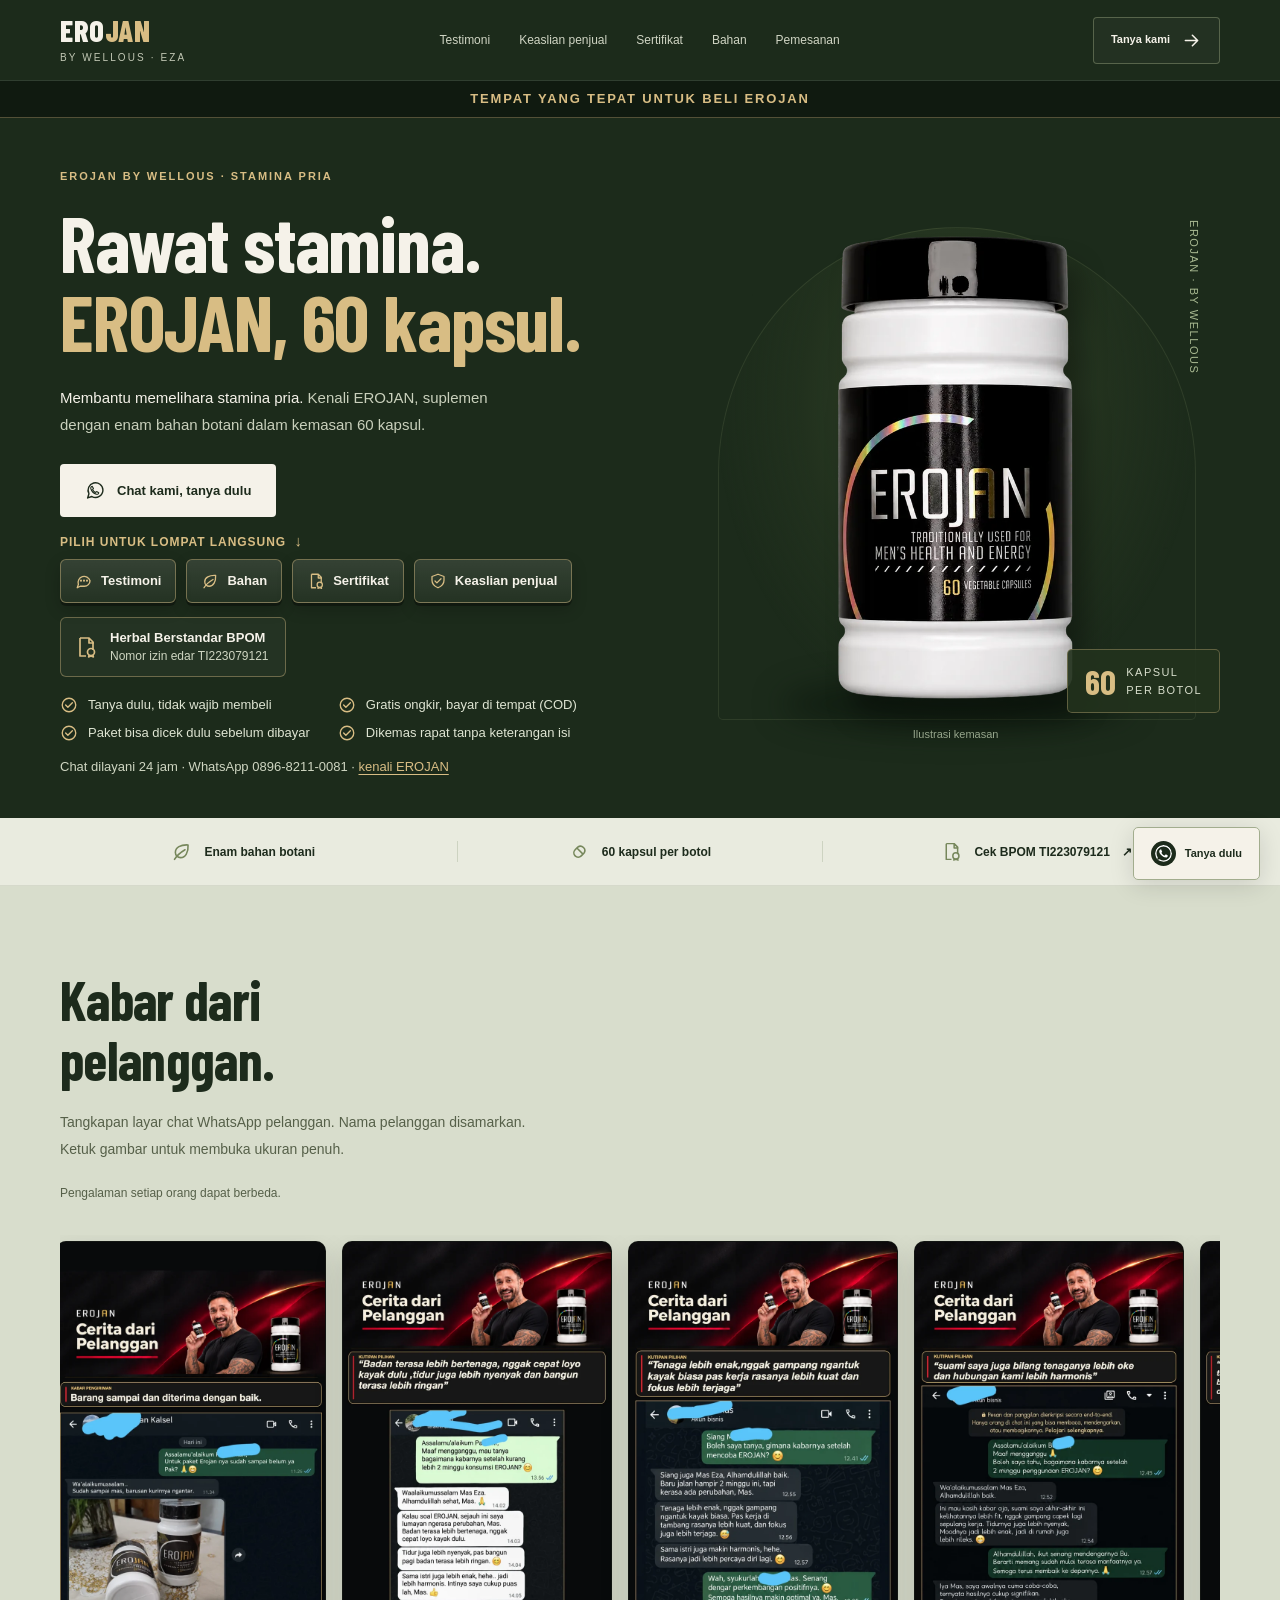
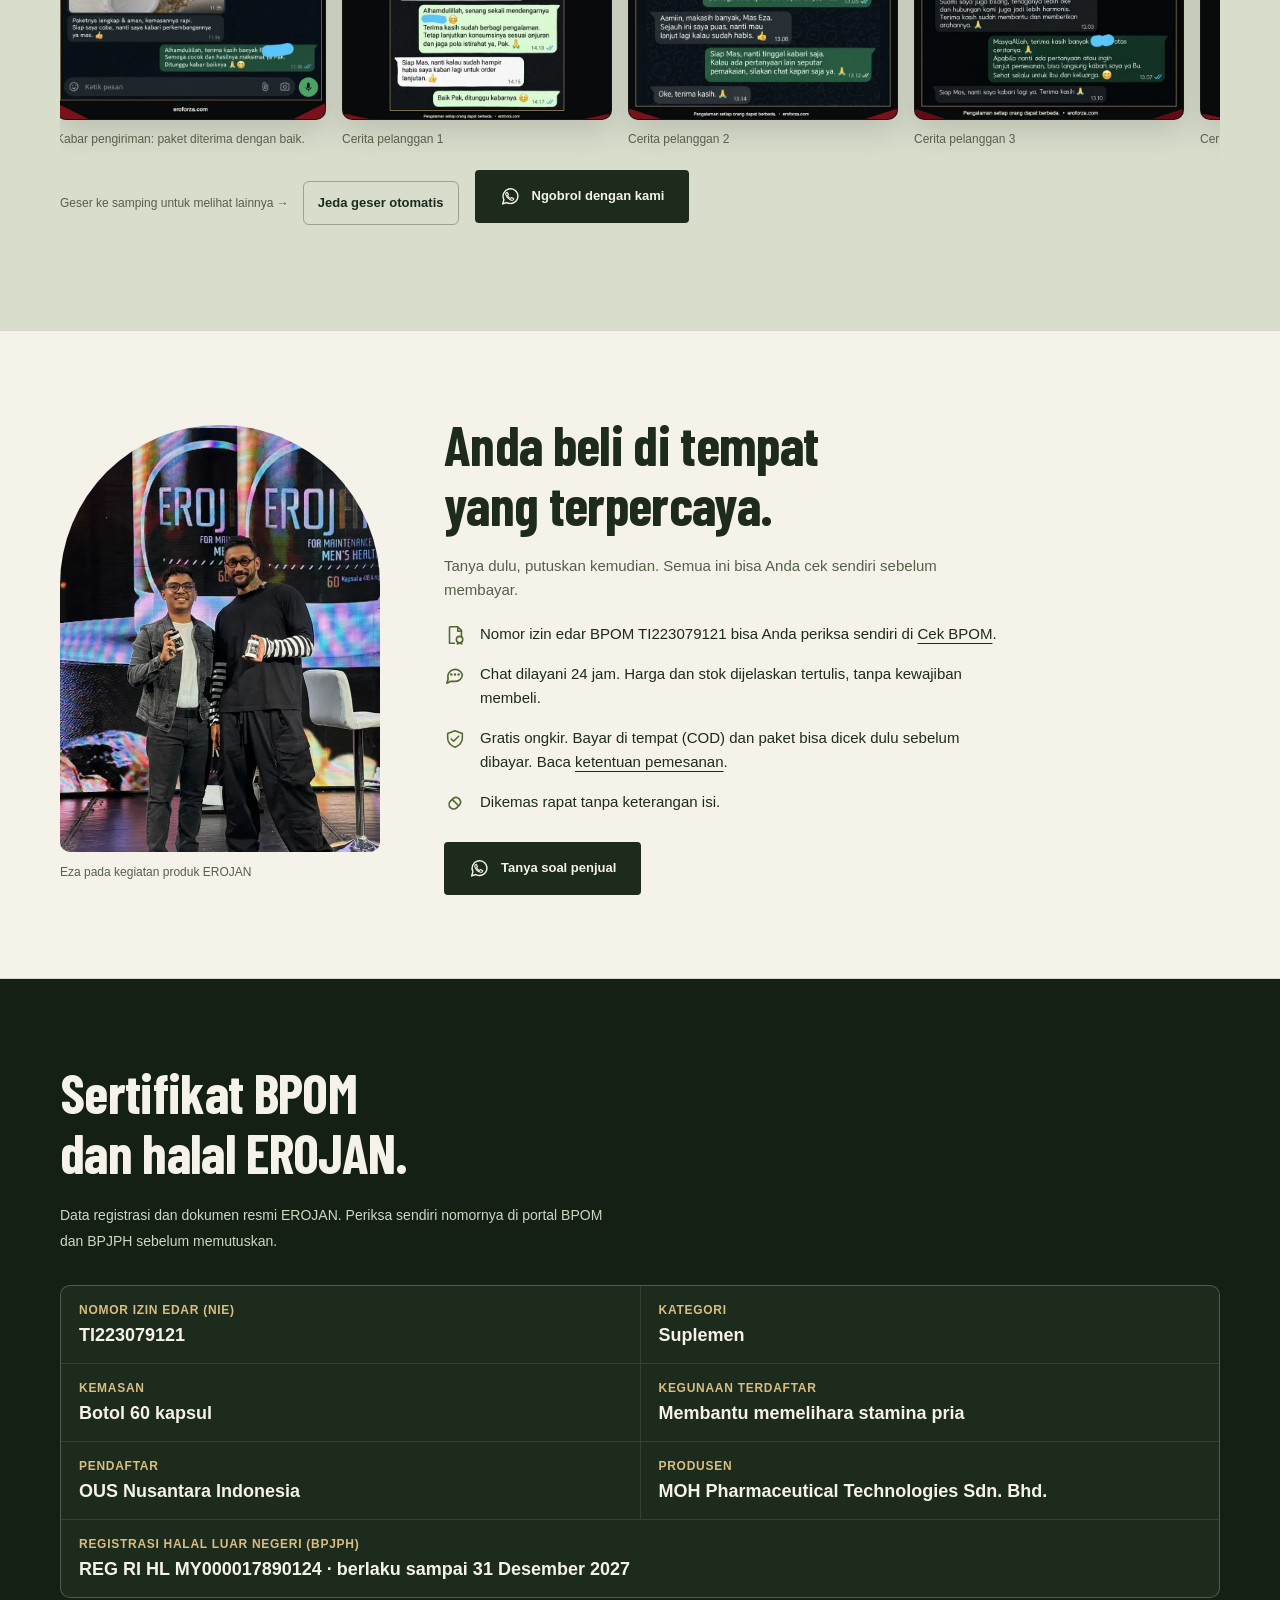
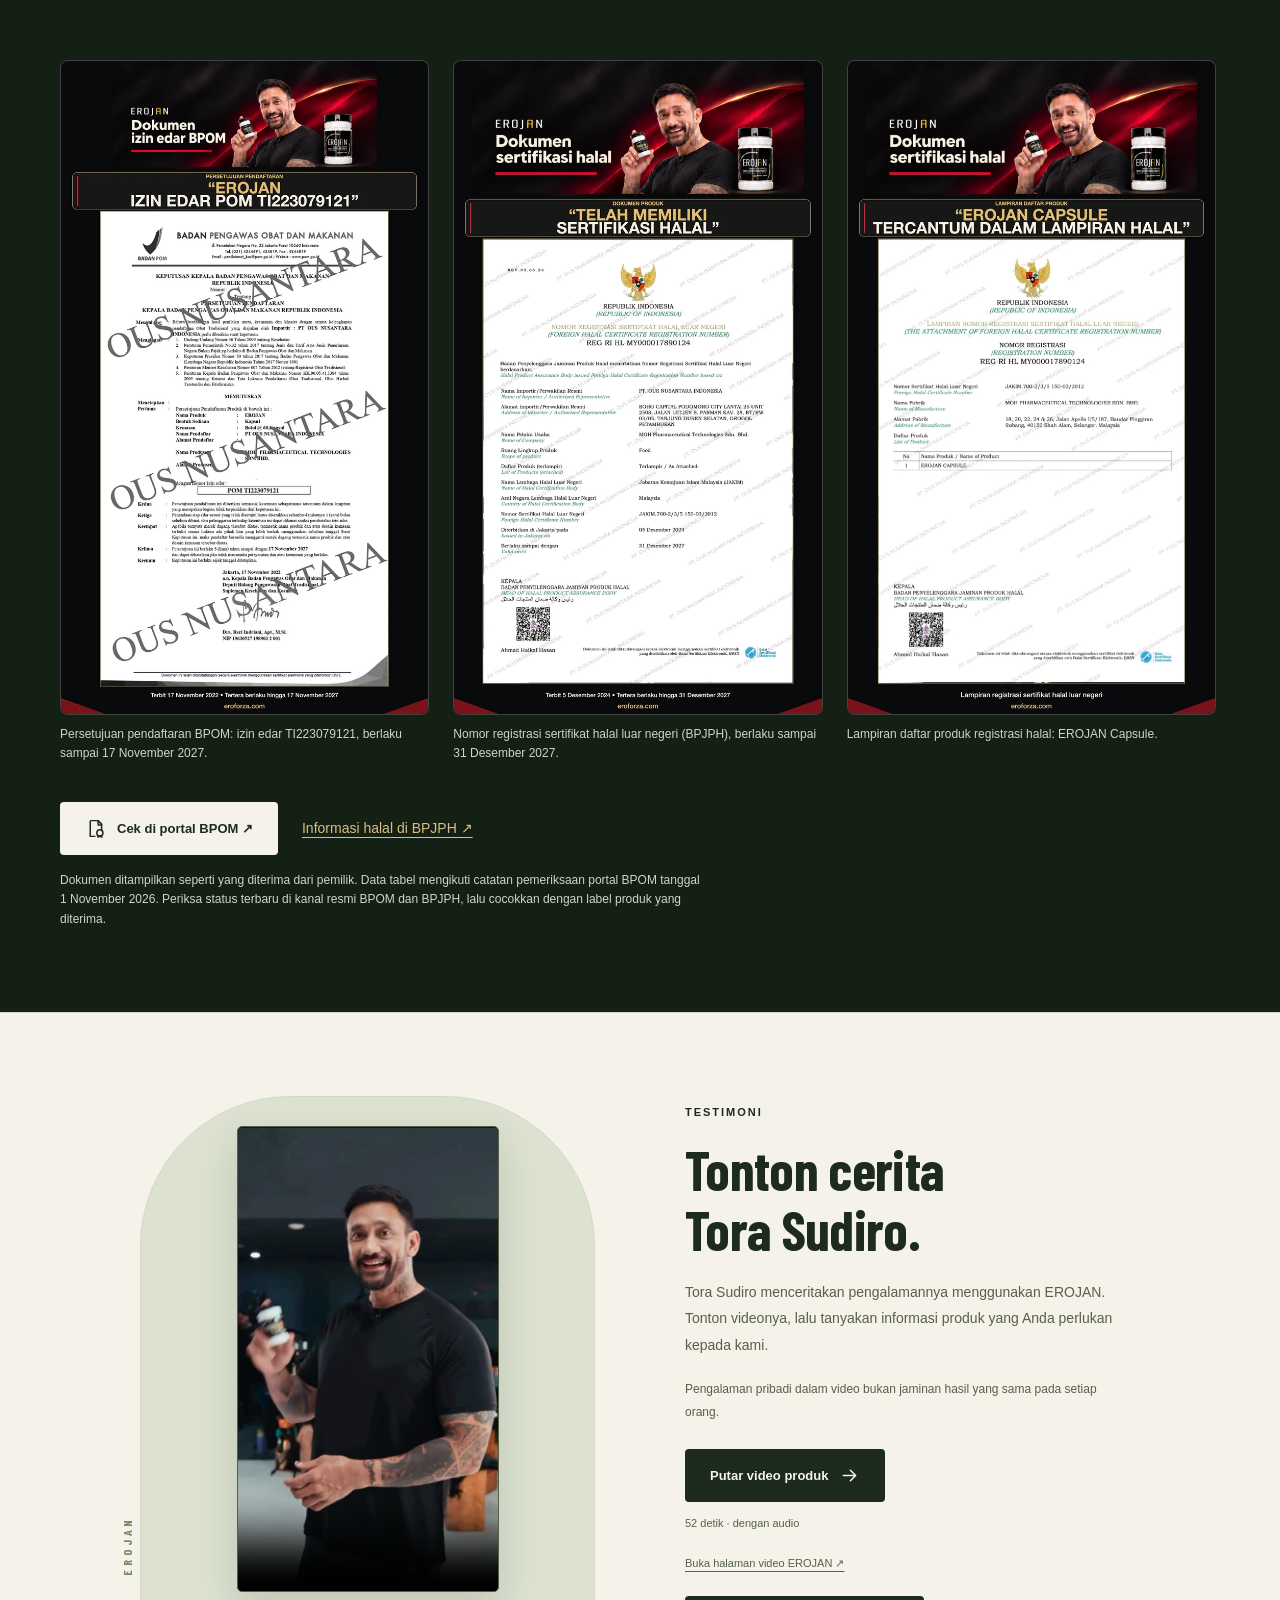
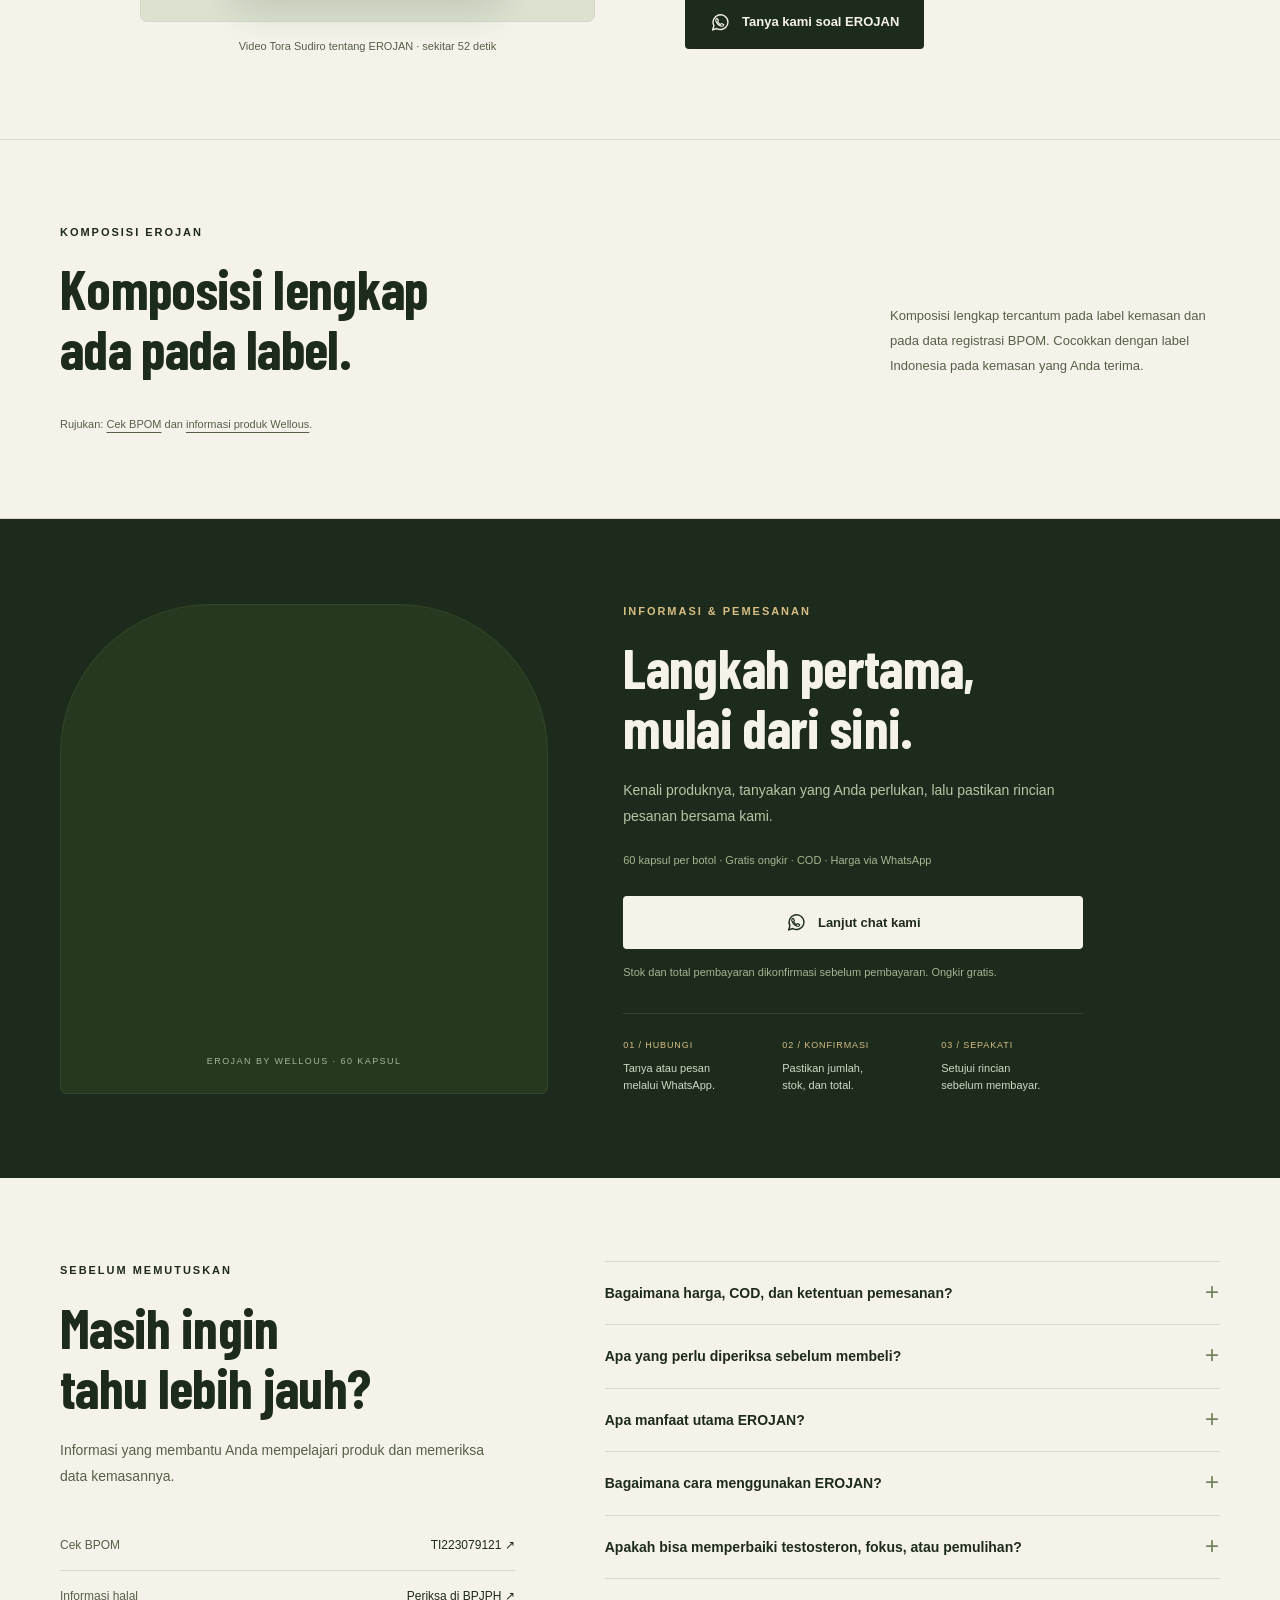
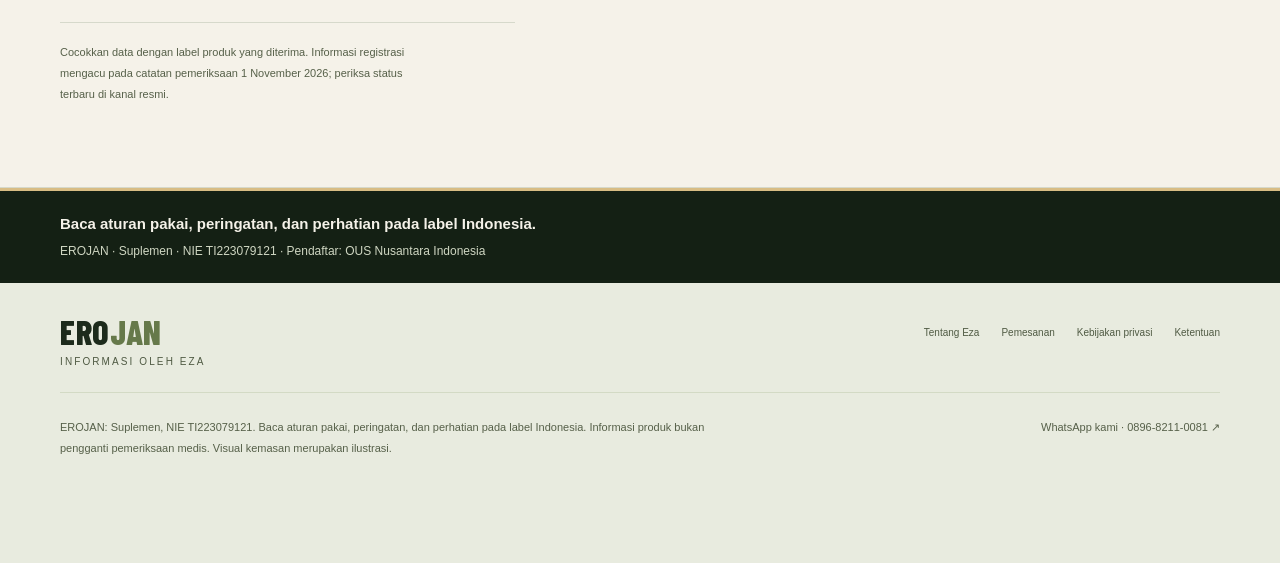
==== erojan/1/index.html @ 01852066 "Pelacakan klik mengenali tautan api.whatsapp.com buatan AdCuan+; pemuat AdCuan disederhanakan Co-Aut" ====
<!doctype html>
<html lang="id">
<head>
  <meta charset="utf-8">
  <meta name="viewport" content="width=device-width, initial-scale=1, viewport-fit=cover">
  <meta name="theme-color" content="#111410">
  <meta name="robots" content="noindex,nofollow">
  <title>EROJAN by Wellous | Informasi Produk &amp; Pemesanan</title>
  <meta name="description" content="EROJAN by Wellous untuk membantu memelihara stamina pria. Kenali komposisi, tonton video Tora Sudiro, dan tanyakan informasi melalui WhatsApp kami.">
  <link rel="canonical" href="https://eroforza.com/erojan/1/">
  <link rel="icon" type="image/svg+xml" href="/favicon.svg">
  <meta property="og:type" content="product">
  <meta property="og:locale" content="id_ID">
  <meta property="og:site_name" content="EROJAN by Eza">
  <meta property="og:title" content="EROJAN by Wellous | Informasi Produk &amp; Pemesanan">
  <meta property="og:description" content="EROJAN by Wellous untuk membantu memelihara stamina pria. Kenali komposisi, tonton video Tora Sudiro, dan tanyakan informasi melalui WhatsApp kami.">
  <meta property="og:url" content="https://eroforza.com/erojan/1/">
  <meta property="og:image" content="https://eroforza.com/assets/erojan-bottle.webp">
  <meta property="og:image:type" content="image/webp">
  <meta property="og:image:alt" content="Botol EROJAN by Wellous, 60 kapsul">
  <meta name="twitter:card" content="summary_large_image">
  <meta name="twitter:title" content="EROJAN by Wellous | Informasi Produk &amp; Pemesanan">
  <meta name="twitter:description" content="EROJAN by Wellous untuk membantu memelihara stamina pria. Kenali komposisi, tonton video Tora Sudiro, dan tanyakan informasi melalui WhatsApp kami.">
  <meta name="twitter:image" content="https://eroforza.com/assets/erojan-bottle.webp">
  <script type="application/ld+json">{"@context":"https://schema.org","@graph":[{"@type":"WebSite","@id":"https://eroforza.com/#website","url":"https://eroforza.com/","name":"Eroforza — Informasi EROJAN oleh Eza","inLanguage":"id-ID","publisher":{"@id":"https://eroforza.com/tentang.html#eza"}},{"@type":"WebPage","@id":"https://eroforza.com/#webpage","url":"https://eroforza.com/","name":"EROJAN by Wellous | Informasi Produk & Pemesanan","isPartOf":{"@id":"https://eroforza.com/#website"},"about":{"@type":"Thing","name":"EROJAN by Wellous"},"inLanguage":"id-ID","video":{"@id":"https://eroforza.com/video.html#video"}},{"@type":"Person","@id":"https://eroforza.com/tentang.html#eza","name":"Eza","url":"https://eroforza.com/tentang.html","contactPoint":{"@type":"ContactPoint","telephone":"+62-896-8211-0081","contactType":"Informasi produk dan pemesanan","availableLanguage":"Indonesian"}},{"@type":"VideoObject","@id":"https://eroforza.com/video.html#video","name":"Video Tora Sudiro tentang EROJAN","description":"Video pengalaman pribadi Tora Sudiro mengenai EROJAN. Pengalaman dalam video bukan jaminan hasil yang sama.","thumbnailUrl":["https://eroforza.com/assets/video/erojan-tora-sudiro.jpg"],"uploadDate":"2026-10-27","duration":"PT52.034S","contentUrl":"https://eroforza.com/assets/video/erojan-tora-sudiro.mp4","inLanguage":"id-ID"},{"@type":"FAQPage","@id":"https://eroforza.com/#faq","inLanguage":"id-ID","isPartOf":{"@id":"https://eroforza.com/#webpage"},"mainEntity":[{"@type":"Question","name":"Bagaimana harga, COD, dan ketentuan pemesanan?","acceptedAnswer":{"@type":"Answer","text":"Hubungi kami melalui WhatsApp untuk informasi harga dan stok. Ongkir gratis, pembayaran bisa di tempat (COD), dan paket bisa dicek dulu sebelum dibayar. Pastikan rincian dan total pembayaran disepakati secara tertulis sebelum membayar. Baca panduan pemesanan dan ketentuan lengkap."}},{"@type":"Question","name":"Apa yang perlu diperiksa sebelum membeli?","acceptedAnswer":{"@type":"Answer","text":"Periksa kemasan, segel, label, nomor izin edar, komposisi, kode produksi, serta kedaluwarsa. Cocokkan identitas produk dengan kanal resmi dan minta rincian pesanan tertulis dari kami."}},{"@type":"Question","name":"Apa manfaat utama EROJAN?","acceptedAnswer":{"@type":"Answer","text":"EROJAN merupakan suplemen dengan kegunaan membantu memelihara stamina pria. Ikuti aturan pakai, peringatan, dan perhatian pada label Indonesia."}},{"@type":"Question","name":"Bagaimana cara menggunakan EROJAN?","acceptedAnswer":{"@type":"Answer","text":"Ikuti aturan pakai pada label Indonesia. Jangan melebihi aturan pakai. Jika memiliki kondisi medis atau sedang menggunakan obat lain, tanyakan kepada dokter atau apoteker sebelum menggunakan produk."}},{"@type":"Question","name":"Apakah bisa memperbaiki testosteron, fokus, atau pemulihan?","acceptedAnswer":{"@type":"Answer","text":"Bukti spesifik produk dalam materi yang diperiksa belum cukup untuk menjanjikan perbaikan testosteron, peningkatan fokus, atau percepatan pemulihan tubuh. Keluhan yang menetap perlu dinilai oleh tenaga kesehatan."}}]},{"@type":"Product","@id":"https://eroforza.com/#product","name":"EROJAN by Wellous","url":"https://eroforza.com/","brand":{"@type":"Brand","name":"Wellous"},"category":"Suplemen","description":"EROJAN adalah suplemen dengan kegunaan membantu memelihara stamina pria, kemasan botol 60 kapsul. Ikuti aturan pakai, peringatan, dan perhatian pada label Indonesia.","image":["https://eroforza.com/assets/erojan-bottle.webp"],"inLanguage":"id-ID","additionalProperty":[{"@type":"PropertyValue","name":"Nomor izin edar BPOM","value":"TI223079121"},{"@type":"PropertyValue","name":"Kemasan","value":"Botol 60 kapsul"}],"subjectOf":{"@id":"https://eroforza.com/video.html#video"}}]}</script>
<meta name="google-site-verification" content="LZf1OjLO3q_eCAP7fV5XMHIH5XS_ttx4I5mtoyTkKA8" />
<link rel="stylesheet" href="/assets/redesign.css?v=20261110-conv14">
<script src="/assets/redesign.js?v=20261110-conv14" defer></script>
<link rel="preconnect" href="https://www.googletagmanager.com" crossorigin><link rel="preconnect" href="https://www.google-analytics.com" crossorigin>
  <link rel="preload" as="font" type="font/woff2" href="/assets/barlow-condensed-800-latin.woff2" crossorigin><link rel="preload" as="font" type="font/woff2" href="/assets/barlow-condensed-700-latin.woff2" crossorigin>
  <link rel="preload" as="image" href="/assets/erojan-cutout-800.webp" imagesrcset="/assets/erojan-cutout-480.webp 480w, /assets/erojan-cutout-800.webp 800w, /assets/erojan-cutout-1200.webp 1200w" imagesizes="(max-width:720px) 70vw, 520px">
<script src="/assets/site-config.js?v=20261110-conv14" defer></script>
<script src="/assets/measurement-consent.js?v=20261110-conv14" defer></script><script src="/assets/wa-ref.js?v=20261112-wa3" defer></script><script src="/assets/tracking.js?v=20261113-ac2" defer></script>
</head>
<body>
  <a class="skip-link" href="#konten">Lewati ke konten</a>
  <header class="site-header"><div class="wrap header-inner">
    <a class="brand" href="#atas" aria-label="EROJAN, kembali ke atas">ERO<span>JAN</span><small>BY WELLOUS · EZA</small></a>
    <nav class="main-nav" aria-label="Navigasi utama"><a href="#testimoni">Testimoni</a><a href="#kenapa-eza">Keaslian penjual</a><a href="#sertifikat">Sertifikat</a><a href="#komposisi">Bahan</a><a href="#pemesanan">Pemesanan</a></nav>
    <a class="button button-outline header-order" href="https://wa.me/6289682110081?text=Halo%2C%20saya%20mau%20tahu%20manfaat%20EROJAN%2060%20kapsul.%20Boleh%20sekalian%20info%20harga%20dan%20stoknya%3F%20Saya%20lihat%20dari%20website%20eroforza.com.%0A%0AAlamat%20pengiriman%20saya%3A%20" target="_blank" rel="noopener noreferrer">Tanya kami <svg class="icon" aria-hidden="true"><use href="/assets/erojan-icons.svg#arrow"></use></svg></a>
  </div></header>
  <p class="top-notice">Tempat yang tepat untuk beli EROJAN</p>
  <main id="konten">
    <section class="hero" id="atas" aria-labelledby="hero-heading"><div class="wrap hero-grid">
      <div class="hero-copy">
        <p class="kicker gold">EROJAN BY WELLOUS · STAMINA PRIA</p>
        <h1 id="hero-heading">Rawat stamina.<br><em>EROJAN, 60 kapsul.</em></h1>
        <p class="hero-intro"><strong>Membantu memelihara stamina pria.</strong> Kenali EROJAN, suplemen dengan enam bahan botani dalam kemasan 60 kapsul.</p>


        <div class="hero-actions"><a class="button button-light" href="https://wa.me/6289682110081?text=Halo%2C%20saya%20mau%20tahu%20manfaat%20EROJAN%2060%20kapsul.%20Boleh%20sekalian%20info%20harga%20dan%20stoknya%3F%20Saya%20lihat%20dari%20website%20eroforza.com.%0A%0AAlamat%20pengiriman%20saya%3A%20" target="_blank" rel="noopener noreferrer"><svg class="icon" aria-hidden="true"><use href="/assets/erojan-icons.svg#chat-phone"></use></svg>Chat kami, tanya dulu</a></div>
        <p class="hero-jump-label" id="hero-jump-label">Pilih untuk lompat langsung <span class="hero-jump-arrow" aria-hidden="true">↓</span></p>
        <nav class="hero-jump" aria-labelledby="hero-jump-label"><a href="#testimoni"><svg class="icon" aria-hidden="true"><use href="/assets/erojan-icons.svg#chat"></use></svg><span>Testimoni</span></a><a href="#komposisi"><svg class="icon" aria-hidden="true"><use href="/assets/erojan-icons.svg#leaf"></use></svg><span>Bahan</span></a><a href="#sertifikat"><svg class="icon" aria-hidden="true"><use href="/assets/erojan-icons.svg#certificate"></use></svg><span>Sertifikat</span></a><a href="#kenapa-eza"><svg class="icon" aria-hidden="true"><use href="/assets/erojan-icons.svg#shield"></use></svg><span>Keaslian penjual</span></a></nav>
        <div class="hero-proof"><svg class="icon" aria-hidden="true"><use href="/assets/erojan-icons.svg#certificate"></use></svg><span>Herbal Berstandar BPOM<small>Nomor izin edar TI223079121</small></span></div>
        <ul class="hero-assure" aria-label="Yang perlu Anda ketahui sebelum menghubungi"><li><svg class="icon" aria-hidden="true"><use href="/assets/erojan-icons.svg#check"></use></svg>Tanya dulu, tidak wajib membeli</li><li><svg class="icon" aria-hidden="true"><use href="/assets/erojan-icons.svg#check"></use></svg>Gratis ongkir, bayar di tempat (COD)</li><li><svg class="icon" aria-hidden="true"><use href="/assets/erojan-icons.svg#check"></use></svg>Paket bisa dicek dulu sebelum dibayar</li><li><svg class="icon" aria-hidden="true"><use href="/assets/erojan-icons.svg#check"></use></svg>Dikemas rapat tanpa keterangan isi</li></ul>
        <p class="hero-seller">Chat dilayani 24 jam · WhatsApp 0896-8211-0081 · <a href="/tentang.html">kenali EROJAN</a></p>
      </div>
      <figure class="hero-art"><span class="art-topline" aria-hidden="true">EROJAN · BY WELLOUS</span><img class="hero-bottle" src="/assets/erojan-cutout-800.webp" srcset="/assets/erojan-cutout-480.webp 480w, /assets/erojan-cutout-800.webp 800w, /assets/erojan-cutout-1200.webp 1200w" sizes="(max-width:720px) 70vw, 520px" width="1200" height="1310" alt="Ilustrasi kemasan botol EROJAN by Wellous" fetchpriority="high" decoding="async"><div class="art-seal"><strong>60</strong><span>KAPSUL<br>PER BOTOL</span></div><figcaption>Ilustrasi kemasan</figcaption></figure>
    </div></section>
    <section class="fact-bar" aria-label="Fakta singkat produk"><div class="wrap fact-grid"><div><svg class="icon" aria-hidden="true"><use href="/assets/erojan-icons.svg#leaf"></use></svg>Enam bahan botani</div><div class="fact-middle"><svg class="icon" aria-hidden="true"><use href="/assets/erojan-icons.svg#capsule"></use></svg>60 kapsul per botol</div><a href="#legalitas"><svg class="icon" aria-hidden="true"><use href="/assets/erojan-icons.svg#certificate"></use></svg>Cek BPOM TI223079121 <span aria-hidden="true">↗</span></a></div></section>
    <section class="section kabar" id="kabar" aria-labelledby="kabar-heading"><span id="testimoni"></span><div class="wrap"><div class="kabar-head"><h2 class="section-title" id="kabar-heading">Kabar dari<br>pelanggan.</h2><p class="section-intro">Tangkapan layar chat WhatsApp pelanggan. Nama pelanggan disamarkan. Ketuk gambar untuk membuka ukuran penuh.</p><p class="video-personal-note">Pengalaman setiap orang dapat berbeda.</p></div><ul class="kabar-track" tabindex="0" aria-label="Tangkapan layar chat pelanggan, geser ke samping"><li><figure><a href="/assets/testimoni/pengiriman-03-1080.webp" target="_blank" rel="noopener noreferrer" aria-label="Buka tangkapan layar ukuran penuh"><img src="/assets/testimoni/pengiriman-03-720.webp" width="720" height="1280" alt="Tangkapan layar chat WhatsApp pelanggan: kabar paket EROJAN sudah sampai" loading="lazy" decoding="async"></a><figcaption>Kabar pengiriman: paket diterima dengan baik.</figcaption></figure></li><li><figure><a href="/assets/testimoni/testimoni-06-1080.webp" target="_blank" rel="noopener noreferrer" aria-label="Buka tangkapan layar ukuran penuh"><img src="/assets/testimoni/testimoni-06-720.webp" width="720" height="1280" alt="Tangkapan layar chat WhatsApp pelanggan EROJAN, cerita pelanggan 1" loading="lazy" decoding="async"></a><figcaption>Cerita pelanggan 1</figcaption></figure></li><li><figure><a href="/assets/testimoni/testimoni-07-1080.webp" target="_blank" rel="noopener noreferrer" aria-label="Buka tangkapan layar ukuran penuh"><img src="/assets/testimoni/testimoni-07-720.webp" width="720" height="1280" alt="Tangkapan layar chat WhatsApp pelanggan EROJAN, cerita pelanggan 2" loading="lazy" decoding="async"></a><figcaption>Cerita pelanggan 2</figcaption></figure></li><li><figure><a href="/assets/testimoni/testimoni-01-1080.webp" target="_blank" rel="noopener noreferrer" aria-label="Buka tangkapan layar ukuran penuh"><img src="/assets/testimoni/testimoni-01-720.webp" width="720" height="1280" alt="Tangkapan layar chat WhatsApp pelanggan EROJAN, cerita pelanggan 3" loading="lazy" decoding="async"></a><figcaption>Cerita pelanggan 3</figcaption></figure></li><li><figure><a href="/assets/testimoni/testimoni-05-1080.webp" target="_blank" rel="noopener noreferrer" aria-label="Buka tangkapan layar ukuran penuh"><img src="/assets/testimoni/testimoni-05-720.webp" width="720" height="1280" alt="Tangkapan layar chat WhatsApp pelanggan EROJAN, cerita pelanggan 4" loading="lazy" decoding="async"></a><figcaption>Cerita pelanggan 4</figcaption></figure></li></ul><p class="kabar-hint" aria-hidden="true">Geser ke samping untuk melihat lainnya →</p><a class="button button-olive kabar-cta" href="https://wa.me/6289682110081?text=Halo%2C%20saya%20mau%20tahu%20manfaat%20EROJAN%2060%20kapsul.%20Boleh%20sekalian%20info%20harga%20dan%20stoknya%3F%20Saya%20lihat%20dari%20website%20eroforza.com.%0A%0AAlamat%20pengiriman%20saya%3A%20" target="_blank" rel="noopener noreferrer"><svg class="icon" aria-hidden="true"><use href="/assets/erojan-icons.svg#chat-phone"></use></svg>Ngobrol dengan kami</a></div></section>
    <section class="section assurance" id="kenapa-eza" aria-labelledby="assurance-heading"><div class="wrap assurance-grid"><figure class="assurance-photo"><img src="/assets/eza-erojan-event-640.webp" width="640" height="1138" alt="Eza pada kegiatan produk EROJAN" loading="lazy" decoding="async"><figcaption>Eza pada kegiatan produk EROJAN</figcaption></figure><div class="assurance-copy"><h2 class="section-title" id="assurance-heading">Anda beli di tempat<br>yang terpercaya.</h2><p class="assurance-lead">Tanya dulu, putuskan kemudian. Semua ini bisa Anda cek sendiri sebelum membayar.</p><ul class="assurance-list"><li><svg class="icon" aria-hidden="true"><use href="/assets/erojan-icons.svg#certificate"></use></svg><span>Nomor izin edar BPOM TI223079121 bisa Anda periksa sendiri di <a class="text-link" href="https://cekbpom.pom.go.id/all-produk?query=TI223079121" target="_blank" rel="noopener noreferrer">Cek BPOM</a>.</span></li><li><svg class="icon" aria-hidden="true"><use href="/assets/erojan-icons.svg#chat"></use></svg><span>Chat dilayani 24 jam. Harga dan stok dijelaskan tertulis, tanpa kewajiban membeli.</span></li><li><svg class="icon" aria-hidden="true"><use href="/assets/erojan-icons.svg#shield"></use></svg><span>Gratis ongkir. Bayar di tempat (COD) dan paket bisa dicek dulu sebelum dibayar. Baca <a class="text-link" href="/ketentuan.html">ketentuan pemesanan</a>.</span></li><li><svg class="icon" aria-hidden="true"><use href="/assets/erojan-icons.svg#capsule"></use></svg><span>Dikemas rapat tanpa keterangan isi.</span></li></ul><a class="button button-olive" href="https://wa.me/6289682110081?text=Halo%2C%20saya%20mau%20tahu%20manfaat%20EROJAN%2060%20kapsul.%20Boleh%20sekalian%20info%20harga%20dan%20stoknya%3F%20Saya%20lihat%20dari%20website%20eroforza.com.%0A%0AAlamat%20pengiriman%20saya%3A%20" target="_blank" rel="noopener noreferrer"><svg class="icon" aria-hidden="true"><use href="/assets/erojan-icons.svg#chat-phone"></use></svg>Tanya soal penjual</a></div></div></section>
    <section class="section sertifikat" id="sertifikat" aria-labelledby="sertifikat-heading"><div class="wrap"><div class="sertifikat-head"><h2 class="section-title" id="sertifikat-heading">Sertifikat BPOM<br>dan halal EROJAN.</h2><p class="section-intro">Data registrasi dan dokumen resmi EROJAN. Periksa sendiri nomornya di portal BPOM dan BPJPH sebelum memutuskan.</p></div><div class="sertifikat-grid"><dl class="sertifikat-data"><div><dt>Nomor izin edar (NIE)</dt><dd>TI223079121</dd></div><div><dt>Kategori</dt><dd>Suplemen</dd></div><div><dt>Kemasan</dt><dd>Botol 60 kapsul</dd></div><div><dt>Kegunaan terdaftar</dt><dd>Membantu memelihara stamina pria</dd></div><div><dt>Pendaftar</dt><dd>OUS Nusantara Indonesia</dd></div><div><dt>Produsen</dt><dd>MOH Pharmaceutical Technologies Sdn. Bhd.</dd></div><div><dt>Registrasi halal luar negeri (BPJPH)</dt><dd>REG RI HL MY000017890124 · berlaku sampai 31 Desember 2027</dd></div></dl><ul class="sertifikat-gallery" tabindex="0" aria-label="Dokumen sertifikat, geser ke samping"><li><figure><a href="/assets/sertifikat/izin-edar-bpom-1440.webp" target="_blank" rel="noopener noreferrer" aria-label="Buka dokumen ukuran penuh"><img src="/assets/sertifikat/izin-edar-bpom-720.webp" width="720" height="1280" alt="Dokumen persetujuan pendaftaran BPOM untuk EROJAN dengan nomor izin edar TI223079121" loading="lazy" decoding="async"></a><figcaption>Persetujuan pendaftaran BPOM: izin edar TI223079121, berlaku sampai 17 November 2027.</figcaption></figure></li><li><figure><a href="/assets/sertifikat/halal-registrasi-1440.webp" target="_blank" rel="noopener noreferrer" aria-label="Buka dokumen ukuran penuh"><img src="/assets/sertifikat/halal-registrasi-720.webp" width="720" height="1280" alt="Dokumen nomor registrasi sertifikat halal luar negeri BPJPH untuk produk EROJAN" loading="lazy" decoding="async"></a><figcaption>Nomor registrasi sertifikat halal luar negeri (BPJPH), berlaku sampai 31 Desember 2027.</figcaption></figure></li><li><figure><a href="/assets/sertifikat/halal-lampiran-1440.webp" target="_blank" rel="noopener noreferrer" aria-label="Buka dokumen ukuran penuh"><img src="/assets/sertifikat/halal-lampiran-720.webp" width="720" height="1280" alt="Lampiran daftar produk pada registrasi sertifikat halal luar negeri, memuat EROJAN Capsule" loading="lazy" decoding="async"></a><figcaption>Lampiran daftar produk registrasi halal: EROJAN Capsule.</figcaption></figure></li></ul><p class="sertifikat-hint" aria-hidden="true">Ketuk dokumen untuk membuka ukuran penuh.</p></div><div class="sertifikat-actions"><a class="button button-light" href="https://cekbpom.pom.go.id/all-produk?query=TI223079121" target="_blank" rel="noopener noreferrer"><svg class="icon" aria-hidden="true"><use href="/assets/erojan-icons.svg#certificate"></use></svg>Cek di portal BPOM ↗</a><a class="text-link sertifikat-halal" href="https://bpjph.halal.go.id/cari/produk-halal-ln?produk=EROJAN" target="_blank" rel="noopener noreferrer">Informasi halal di BPJPH ↗</a></div><p class="sertifikat-note">Dokumen ditampilkan seperti yang diterima dari pemilik. Data tabel mengikuti catatan pemeriksaan portal BPOM tanggal 1 November 2026. Periksa status terbaru di kanal resmi BPOM dan BPJPH, lalu cocokkan dengan label produk yang diterima.</p></div></section>
    <section class="section video-section" id="video" aria-labelledby="video-heading"><div class="wrap video-grid">
      <div class="video-media"><div class="video-stage"><video id="product-video" class="product-video" controls playsinline preload="metadata" width="720" height="1280" poster="/assets/video/erojan-tora-sudiro.jpg" aria-label="Video Tora Sudiro tentang EROJAN"><source src="/assets/video/erojan-tora-sudiro.mp4" type="video/mp4">Browser Anda tidak mendukung pemutar video. <a href="/assets/video/erojan-tora-sudiro.mp4">Buka video EROJAN</a>.</video></div><p class="video-caption">Video Tora Sudiro tentang EROJAN · sekitar 52 detik</p></div>
      <div class="video-copy"><p class="kicker">TESTIMONI</p><h2 class="section-title" id="video-heading">Tonton cerita<br>Tora Sudiro.</h2><p class="section-intro">Tora Sudiro menceritakan pengalamannya menggunakan EROJAN. Tonton videonya, lalu tanyakan informasi produk yang Anda perlukan kepada kami.</p><p class="video-personal-note">Pengalaman pribadi dalam video bukan jaminan hasil yang sama pada setiap orang.</p><button id="video-play" class="button button-olive" type="button" aria-controls="product-video" aria-pressed="false"><span>Putar video produk</span><svg class="icon" aria-hidden="true"><use href="/assets/erojan-icons.svg#arrow"></use></svg></button><small class="play-note" id="video-status" role="status" aria-live="polite">52 detik · dengan audio</small><p class="source-note"><a class="text-link" href="/video.html">Buka halaman video EROJAN ↗</a></p><a class="button button-olive video-cta" href="https://wa.me/6289682110081?text=Halo%2C%20saya%20mau%20tahu%20manfaat%20EROJAN%2060%20kapsul.%20Boleh%20sekalian%20info%20harga%20dan%20stoknya%3F%20Saya%20lihat%20dari%20website%20eroforza.com.%0A%0AAlamat%20pengiriman%20saya%3A%20" target="_blank" rel="noopener noreferrer"><svg class="icon" aria-hidden="true"><use href="/assets/erojan-icons.svg#chat-phone"></use></svg>Tanya kami soal EROJAN</a></div>
    </div></section>
    
    <section class="section ingredients" id="komposisi" aria-labelledby="ingredients-heading"><div class="wrap"><div class="section-topline"><div><p class="kicker">KOMPOSISI EROJAN</p><h2 class="section-title" id="ingredients-heading">Komposisi lengkap<br>ada pada label.</h2></div><p>Komposisi lengkap tercantum pada label kemasan dan pada data registrasi BPOM. Cocokkan dengan label Indonesia pada kemasan yang Anda terima.</p></div><p class="source-note">Rujukan: <a class="text-link" href="https://cekbpom.pom.go.id/all-produk?query=TI223079121" target="_blank" rel="noopener noreferrer">Cek BPOM</a> dan <a class="text-link" href="https://www.wellous.com/product/erojan/" target="_blank" rel="noopener noreferrer">informasi produk Wellous</a>.</p></div></section>
    <section class="section order-section" id="pemesanan" aria-labelledby="order-heading"><div class="wrap order-card"><div class="order-visual"><img src="/assets/erojan-cutout-800.webp" srcset="/assets/erojan-cutout-480.webp 480w, /assets/erojan-cutout-800.webp 800w, /assets/erojan-cutout-1200.webp 1200w" sizes="(max-width:720px) 70vw, 420px" width="1200" height="1310" alt="Ilustrasi botol EROJAN berisi 60 kapsul" loading="lazy" decoding="async"><span class="order-visual-note">EROJAN BY WELLOUS · 60 KAPSUL</span></div><div class="order-copy"><p class="kicker gold">INFORMASI & PEMESANAN</p><h2 class="section-title" id="order-heading">Langkah pertama,<br>mulai dari sini.</h2><p>Kenali produknya, tanyakan yang Anda perlukan, lalu pastikan rincian pesanan bersama kami.</p><div class="order-includes">60 kapsul per botol · Gratis ongkir · COD · Harga via WhatsApp</div><a class="button button-light order-button" href="https://wa.me/6289682110081?text=Halo%2C%20saya%20mau%20tahu%20manfaat%20EROJAN%2060%20kapsul.%20Boleh%20sekalian%20info%20harga%20dan%20stoknya%3F%20Saya%20lihat%20dari%20website%20eroforza.com.%0A%0AAlamat%20pengiriman%20saya%3A%20" target="_blank" rel="noopener noreferrer"><svg class="icon" aria-hidden="true"><use href="/assets/erojan-icons.svg#chat-phone"></use></svg>Lanjut chat kami</a><p class="order-footnote">Stok dan total pembayaran dikonfirmasi sebelum pembayaran. Ongkir gratis.</p><div class="order-steps" aria-label="Alur pemesanan"><div><span>01 / HUBUNGI</span><strong>Tanya atau pesan<br>melalui WhatsApp.</strong></div><div><span>02 / KONFIRMASI</span><strong>Pastikan jumlah,<br>stok, dan total.</strong></div><div><span>03 / SEPAKATI</span><strong>Setujui rincian<br>sebelum membayar.</strong></div></div></div></div></section>
    <section class="section" id="legalitas" aria-labelledby="faq-heading"><div class="wrap info-grid"><div><p class="kicker">SEBELUM MEMUTUSKAN</p><h2 class="section-title" id="faq-heading">Masih ingin<br>tahu lebih jauh?</h2><p class="section-intro">Informasi yang membantu Anda mempelajari produk dan memeriksa data kemasannya.</p><div class="registry-links"><a href="https://cekbpom.pom.go.id/all-produk?query=TI223079121" target="_blank" rel="noopener noreferrer"><span>Cek BPOM</span><strong>TI223079121 ↗</strong></a><a href="https://bpjph.halal.go.id/cari/produk-halal-ln?produk=EROJAN" target="_blank" rel="noopener noreferrer"><span>Informasi halal</span><strong>Periksa di BPJPH ↗</strong></a></div><p class="registry-caption">Cocokkan data dengan label produk yang diterima. Informasi registrasi mengacu pada catatan pemeriksaan 1 November 2026; periksa status terbaru di kanal resmi.</p></div><div class="faq-list" id="faq"><details id="ketentuan-pemesanan"><summary>Bagaimana harga, COD, dan ketentuan pemesanan?</summary><p>Hubungi kami melalui WhatsApp untuk informasi harga dan stok. Ongkir gratis, pembayaran bisa di tempat (COD), dan paket bisa dicek dulu sebelum dibayar. Pastikan rincian dan total pembayaran disepakati secara tertulis sebelum membayar. <a class="text-link" href="/pemesanan.html">Baca panduan pemesanan</a> dan <a class="text-link" href="/ketentuan.html">ketentuan lengkap</a>.</p></details><details><summary>Apa yang perlu diperiksa sebelum membeli?</summary><p>Periksa kemasan, segel, label, nomor izin edar, komposisi, kode produksi, serta kedaluwarsa. Cocokkan identitas produk dengan kanal resmi dan minta rincian pesanan tertulis dari kami.</p></details><details><summary>Apa manfaat utama EROJAN?</summary><p>EROJAN merupakan suplemen dengan kegunaan membantu memelihara stamina pria. Ikuti aturan pakai, peringatan, dan perhatian pada label Indonesia.</p></details><details><summary>Bagaimana cara menggunakan EROJAN?</summary><p>Ikuti aturan pakai pada label Indonesia. Jangan melebihi aturan pakai. Jika memiliki kondisi medis atau sedang menggunakan obat lain, tanyakan kepada dokter atau apoteker sebelum menggunakan produk.</p></details><details><summary>Apakah bisa memperbaiki testosteron, fokus, atau pemulihan?</summary><p>Bukti spesifik produk dalam materi yang diperiksa belum cukup untuk menjanjikan perbaikan testosteron, peningkatan fokus, atau percepatan pemulihan tubuh. Keluhan yang menetap perlu dinilai oleh tenaga kesehatan.</p></details></div></div></section>
  <aside class="usage-notice" aria-label="Aturan pakai dan peringatan"><div class="wrap"><strong>Baca aturan pakai, peringatan, dan perhatian pada label Indonesia.</strong><span>EROJAN · Suplemen · NIE TI223079121 · Pendaftar: OUS Nusantara Indonesia</span></div></aside>
  </main>
  <footer class="footer" id="kontak-eza"><div class="wrap"><div class="footer-top"><a class="brand" href="#atas" aria-label="EROJAN kembali ke atas">ERO<span>JAN</span><small>INFORMASI OLEH EZA</small></a><nav class="footer-links" aria-label="Informasi pengelola"><a href="/tentang.html">Tentang Eza</a><a href="/pemesanan.html">Pemesanan</a><a href="/kebijakan-privasi.html">Kebijakan privasi</a><a href="/ketentuan.html">Ketentuan</a></nav></div><div class="footer-copy"><p>EROJAN: Suplemen, NIE TI223079121. Baca aturan pakai, peringatan, dan perhatian pada label Indonesia. Informasi produk bukan pengganti pemeriksaan medis. Visual kemasan merupakan ilustrasi.</p><a href="https://wa.me/6289682110081?text=Halo%2C%20saya%20mau%20tahu%20manfaat%20EROJAN%2060%20kapsul.%20Boleh%20sekalian%20info%20harga%20dan%20stoknya%3F%20Saya%20lihat%20dari%20website%20eroforza.com.%0A%0AAlamat%20pengiriman%20saya%3A%20" target="_blank" rel="noopener noreferrer">WhatsApp kami · 0896-8211-0081 ↗</a></div></div></footer>
  <a class="contact-float" id="waFloat" href="https://wa.me/6289682110081?text=Halo%2C%20saya%20mau%20tahu%20manfaat%20EROJAN%2060%20kapsul.%20Boleh%20sekalian%20info%20harga%20dan%20stoknya%3F%20Saya%20lihat%20dari%20website%20eroforza.com.%0A%0AAlamat%20pengiriman%20saya%3A%20" target="_blank" rel="noopener noreferrer"><img src="/assets/whatsapp.svg" width="21" height="21" alt="">Tanya dulu</a>
  <div class="mobile-order" aria-label="Informasi dan pemesanan WhatsApp"><span>Tanya EROJAN<small>Gratis ongkir · COD</small></span><a class="button button-olive" href="https://wa.me/6289682110081?text=Halo%2C%20saya%20mau%20tahu%20manfaat%20EROJAN%2060%20kapsul.%20Boleh%20sekalian%20info%20harga%20dan%20stoknya%3F%20Saya%20lihat%20dari%20website%20eroforza.com.%0A%0AAlamat%20pengiriman%20saya%3A%20" target="_blank" rel="noopener noreferrer">Tanya dulu <span aria-hidden="true">↗</span></a></div>
</body>
</html>
---- assets/redesign.css ----
@font-face{font-family:Barlow;src:url('barlow-condensed-700-latin.woff2') format('woff2');font-weight:700;font-display:swap}
@font-face{font-family:Barlow;src:url('barlow-condensed-800-latin.woff2') format('woff2');font-weight:800;font-display:swap}
:root{color-scheme:light;--paper:#f5f2e9;--ink:#1d2b1c;--olive:#1c2b1b;--olive-deep:#142014;--sage:#d8ddcc;--gold:#d8bd84;--muted:#566049;--line:#d6d9cb;--display:Barlow,'Arial Narrow',sans-serif}
*{box-sizing:border-box}html{scroll-behavior:smooth;scroll-padding-top:90px}body{margin:0;background:var(--paper);color:var(--ink);font:16px/1.7 Arial,Helvetica,sans-serif;-webkit-font-smoothing:antialiased}a{color:inherit;text-decoration:none}img{max-width:100%;height:auto}button{font:inherit}button,a{-webkit-tap-highlight-color:transparent}a:focus-visible,button:focus-visible,summary:focus-visible{outline:3px solid #aa7e36;outline-offset:5px}.wrap{width:min(1160px,calc(100% - 56px));margin-inline:auto}.icon{width:21px;height:21px;fill:none;flex:none}.skip-link{position:absolute;top:-100px;left:15px;z-index:300;padding:10px;background:var(--paper);color:var(--ink)}.skip-link:focus{top:10px}.draft-bar{font-size:10px;letter-spacing:.07em;background:#101a10;color:#bbc1ad}.draft-bar .wrap{display:flex;justify-content:space-between;gap:10px;padding-block:6px}.site-header{background:var(--olive);color:var(--paper);position:sticky;top:0;z-index:50;border-bottom:1px solid #ffffff17}.header-inner{min-height:80px;display:flex;justify-content:space-between;align-items:center;gap:24px}.brand{font:800 30px/.9 var(--display);letter-spacing:.02em}.brand span{color:var(--gold)}.brand small{font:400 8px/1 Arial,sans-serif;display:block;letter-spacing:.21em;margin-top:9px;color:#c1c7b4}.main-nav{display:flex;gap:29px;font-size:12px;color:#d0d5c4}.main-nav a:hover{color:#fff}.button{display:inline-flex;justify-content:center;align-items:center;gap:11px;min-height:52px;padding:15px 24px;border:1px solid transparent;border-radius:4px;cursor:pointer;font-size:13px;font-weight:700;line-height:1.2;transition:background .2s,transform .2s}.button:hover{transform:translateY(-2px)}.button-light{background:var(--paper);color:var(--ink)}.button-light:hover{background:#fff}.button-olive{background:var(--olive);color:var(--paper)}.button-olive:hover{background:#34472b}.button-outline{border-color:#e2e7d03d;color:var(--paper);background:transparent}.header-order{min-height:41px;padding:12px 17px;font-size:11px;border-color:#a5b08b66;background:#ffffff08}.header-order:hover{background:#ffffff15}.kicker{font-size:10px;font-weight:700;letter-spacing:.18em;text-transform:uppercase;margin:0 0 17px}.gold{color:var(--gold)}.hero{background:var(--olive);color:var(--paper);position:relative;overflow:hidden}.hero-grid{display:grid;grid-template-columns:1.06fr .94fr;gap:35px;align-items:center;min-height:655px;padding-block:49px 40px}.hero-copy{position:relative;z-index:2}.hero h1{font:700 clamp(58px,6.1vw,86px)/1.01 var(--display);letter-spacing:-.015em;margin:0 0 23px}.hero h1 em{font-style:normal;color:var(--gold)}.hero-intro{max-width:450px;color:#c9d0bc;font-size:15px;line-height:1.85;margin:0 0 25px}.hero-intro strong{color:var(--paper);font-weight:400}.hero-price{display:flex;align-items:baseline;gap:11px;margin-bottom:22px}.hero-price strong{font:700 28px/1.2 var(--display);letter-spacing:.01em}.hero-price span{font-size:12px;color:#bbc5ad}.hero-actions{display:flex;gap:12px;flex-wrap:wrap}.hero-note{font-size:10px;color:#aebc9e;margin:14px 0 0}.hero-art{position:relative;min-height:545px;display:flex;align-items:center;justify-content:center;isolation:isolate;margin:0}.hero-art:before{content:"";position:absolute;width:90%;height:90%;background:radial-gradient(ellipse at 50% 35%,#5a6b3b6b,#2e3f2550 46%,transparent 72%);border:1px solid #a0ad7b23;border-radius:50% 50% 5px 5px;z-index:-2;inset:5%}.hero-art:after{content:"";position:absolute;width:66%;height:52px;left:17%;bottom:15px;background:#0b160d99;border-radius:50%;filter:blur(15px);z-index:-1}.hero-bottle{width:100%;height:520px;object-fit:contain;filter:drop-shadow(13px 23px 12px #0005);display:block}.art-topline{position:absolute;top:20px;right:17px;font-size:9px;letter-spacing:.14em;color:#a8b991;writing-mode:vertical-rl}.art-seal{position:absolute;bottom:32px;right:0;display:flex;align-items:center;gap:10px;padding:13px 17px;border:1px solid #d8bd8459;background:#23321de6;border-radius:5px}.art-seal strong{font:700 35px/1 var(--display);color:var(--gold)}.art-seal span{font-size:9px;letter-spacing:.13em;line-height:1.65;color:#d9dfcd}.hero-art figcaption{position:absolute;bottom:2px;left:50%;transform:translateX(-50%);width:max-content;font-size:9px;color:#97a68c}.fact-bar{background:#e9ebdf;border-bottom:1px solid var(--line)}.fact-grid{display:grid;grid-template-columns:repeat(3,1fr);padding-block:23px;gap:30px}.fact-grid>div,.fact-grid>a{display:flex;align-items:center;justify-content:center;gap:12px;font-size:12px;font-weight:700;line-height:1.5}.fact-grid>.fact-middle{border-inline:1px solid #cdd3c1}.fact-grid .icon{color:#76875b}.section{padding:83px 0;border-bottom:1px solid var(--line)}.section-title{font:700 clamp(37px,4.3vw,56px)/1.09 var(--display);letter-spacing:-.012em;margin:0 0 20px}.section-intro{font-size:14px;color:var(--muted);line-height:1.9;max-width:500px;margin:0}.video-grid{display:grid;grid-template-columns:1fr 1fr;gap:90px;align-items:center;max-width:1000px}.video-stage{position:relative;background:#dce1d0;border:1px solid #d2d9c6;min-height:526px;display:grid;place-items:center;padding:25px;border-radius:150px 150px 7px 7px}.video-stage:before{content:"EROJAN";position:absolute;left:-20px;bottom:45px;font:700 12px/1 var(--display);letter-spacing:.3em;writing-mode:vertical-rl;transform:rotate(180deg);color:#7a8867}.product-video{display:block;width:262px;max-width:100%;height:auto;aspect-ratio:9/16;object-fit:contain;background:#111910;border-radius:5px;box-shadow:0 17px 40px #18281324;border:1px solid #556143}.video-caption{font-size:10px;text-align:center;margin:15px 0 0;color:#566049}.video-points{padding:0;list-style:none;margin:23px 0 25px;display:grid;gap:12px;color:#536347;font-size:12px}.video-points li{display:flex;gap:10px;align-items:center}.video-points .icon{width:17px;height:17px;color:#73825c}.play-note{font-size:10px;color:#566049;display:block;margin-top:12px}.why{background:#e9eddf}.section-topline{display:flex;align-items:end;justify-content:space-between;gap:35px;margin-bottom:36px}.section-topline .section-title{margin:0;max-width:610px}.section-topline p:not(.kicker){max-width:330px;margin:0;font-size:13px;color:var(--muted);line-height:1.9}.reason-grid{display:grid;grid-template-columns:repeat(3,1fr);gap:40px}.reason{border-top:1px solid #a4af91;padding-top:22px}.reason-index{font:700 34px/1 var(--display);color:#5f7a3f}.reason h3{font:700 27px/1.1 var(--display);margin:20px 0 12px}.reason p{font-size:13px;line-height:1.9;color:var(--muted);margin:0}.ingredients{background:var(--paper)}.ingredient-grid{display:grid;grid-template-columns:repeat(6,minmax(0,1fr));gap:14px}.ingredient{margin:0;padding:17px 8px 20px;text-align:center;background:#eeeee4;border:1px solid #e0e3d3;border-radius:5px}.ingredient img{width:100%;height:119px;object-fit:contain;filter:drop-shadow(0 7px 7px #25351712)}.ingredient h3{font-size:12px;line-height:1.5;margin:14px 0 7px}.ingredient p{margin:0;font-size:10px;line-height:1.65;color:#566049;font-style:italic;overflow-wrap:anywhere}.source-note{font-size:10px;color:#566049;line-height:1.9;margin:20px 0 0}.text-link{text-decoration:underline;text-underline-offset:4px;color:inherit}.daily{padding-block:65px;background:#e2e7d8}.daily-grid{display:grid;grid-template-columns:1fr 1fr;gap:90px;align-items:start}.daily .section-title{font-size:42px;max-width:400px}.daily-list{padding:0;list-style:none;margin:0}.daily-list li{padding:13px 0 13px 22px;border-bottom:1px solid #c5cfb6;font-size:13px;position:relative}.daily-list li:before{content:"";width:5px;height:5px;border-radius:50%;background:#7e8a65;position:absolute;top:23px;left:0}.daily-note{font-size:10px;line-height:1.9;color:#69765b;margin:18px 0 0}.order-section{background:var(--olive);color:var(--paper);border:0}.order-card{display:grid;grid-template-columns:.9fr 1.1fr;gap:75px;align-items:center}.order-visual{position:relative;display:flex;align-items:center;justify-content:center;background:#273820;border:1px solid #5f74413b;border-radius:150px 150px 7px 7px;min-height:490px}.order-visual img{display:block;height:420px;width:100%;object-fit:contain;filter:drop-shadow(9px 15px 12px #0004)}.order-visual .order-visual-note{position:absolute;bottom:23px;font-size:9px;letter-spacing:.16em;color:#a7b695}.order-copy .section-title{font-size:55px}.order-copy>p:not(.kicker){font-size:13px;color:#b8c5a9;max-width:470px;line-height:1.85}.order-price{display:flex;gap:12px;align-items:baseline;margin:23px 0 5px}.order-price strong{font:700 47px/1.1 var(--display);letter-spacing:.01em}.order-price span{font-size:12px;color:#b1c09f}.order-includes{font-size:11px;color:#a6b592;margin-bottom:25px}.order-button{width:100%;max-width:460px;margin-top:0}.order-footnote{font-size:10px!important;color:#a5b593!important;margin:13px 0 0!important}.order-steps{display:grid;grid-template-columns:repeat(3,1fr);gap:17px;margin-top:30px;padding-top:24px;border-top:1px solid #dce5c521;max-width:460px}.order-steps>div>span{display:block;color:var(--gold);font-size:9px;letter-spacing:.1em;margin-bottom:7px}.order-steps strong{display:block;font-size:11px;font-weight:400;color:#d0d9c4;line-height:1.6}.info-grid{display:grid;grid-template-columns:.85fr 1.15fr;gap:90px}.registry-links{display:grid;margin-top:30px;gap:0}.registry-links>a{padding:15px 0;border-bottom:1px solid var(--line);display:flex;justify-content:space-between;gap:15px;font-size:12px}.registry-links>a>span{color:#566049}.registry-links strong{font-weight:400}.registry-caption{font-size:10px;color:#566049;line-height:1.9;max-width:350px;margin:19px 0 0}.faq-list{border-top:1px solid var(--line)}details{border-bottom:1px solid var(--line)}summary{cursor:pointer;list-style:none;position:relative;padding:20px 30px 20px 0;font-size:13px;line-height:1.6;font-weight:700}summary::-webkit-details-marker{display:none}summary:after{content:"+";font:400 24px/1 Arial,sans-serif;position:absolute;right:1px;top:18px;color:#71815b}details[open] summary:after{content:"−"}details p{font-size:12px;color:var(--muted);line-height:1.95;margin:0;padding-bottom:20px}.footer{background:#e8ebdf;padding:34px 0 105px}.footer-top{display:flex;gap:35px;align-items:flex-start;justify-content:space-between}.footer .brand{font-size:34px}.footer .brand span{color:#66794a}.footer .brand small{color:#4f5a43}.footer-links{display:flex;flex-wrap:wrap;gap:22px;font-size:10px;color:#4f5a43;margin-top:7px}.footer-copy{padding-top:24px;border-top:1px solid #d3dac5;margin-top:25px;display:flex;align-items:flex-start;justify-content:space-between;gap:35px;font-size:10px;color:#566049;line-height:1.9}.footer-copy p{margin:0;max-width:670px}.footer-copy a{white-space:nowrap}.contact-float{position:fixed;right:20px;bottom:20px;z-index:70;display:flex;align-items:center;gap:9px;padding:13px 17px;background:var(--paper);color:var(--ink);border:1px solid #a2ad8e;border-radius:5px;font-size:11px;font-weight:700;box-shadow:0 5px 25px #0002}.contact-float img{width:21px;height:21px}.mobile-order{display:none}
@media(min-width:1500px){.hero-grid{min-height:710px}.hero-bottle{height:560px}.hero-art{min-height:590px}}
@media(max-width:1000px){.wrap{width:calc(100% - 48px)}.hero-grid{gap:15px;min-height:590px}.hero h1{font-size:65px}.hero-art{min-height:480px}.hero-bottle{height:460px}.art-seal{right:0}.video-grid{gap:50px}.video-stage{min-height:490px}.product-video{width:240px}.reason-grid{gap:25px}.ingredient-grid{grid-template-columns:repeat(3,minmax(0,1fr));gap:12px}.ingredient img{height:125px}.ingredient p{font-size:11px}.order-card{gap:45px}.daily-grid,.info-grid{gap:50px}.order-copy .section-title{font-size:47px}.order-price strong{font-size:42px}.main-nav{gap:20px}}
@media(max-width:720px){.wrap{width:calc(100% - 40px)}.draft-bar{font-size:8px}.header-inner{min-height:70px;gap:15px}.brand{font-size:27px}.brand small{font-size:7px}.main-nav{display:none}.header-order{font-size:10px;padding:11px 14px;min-height:38px}.hero-grid{grid-template-columns:1fr;gap:8px;padding-block:37px 26px;min-height:0}.hero h1{font-size:clamp(54px,11.8vw,72px);max-width:560px;margin-bottom:19px}.hero .kicker{font-size:9px;margin-bottom:18px}.hero-intro{font-size:13px;max-width:520px;margin-bottom:18px;line-height:1.85}.hero-price{margin-bottom:19px}.hero-price strong{font-size:27px}.hero-actions{gap:9px}.button{font-size:12px;min-height:48px;padding:13px 18px}.hero-note{font-size:9px;max-width:335px;line-height:1.8}.hero-art{min-height:410px;max-width:450px;width:100%;margin:0 auto}.hero-bottle{height:396px}.hero-art:before{width:88%;left:6%;height:91%;top:4%;inset:auto;bottom:2%}.hero-art:after{bottom:4px}.art-topline{right:14px;font-size:8px}.art-seal{right:9px;bottom:23px;padding:11px 13px}.art-seal strong{font-size:29px}.art-seal span{font-size:8px}.hero-art figcaption{bottom:-4px;font-size:8px}.fact-grid{gap:12px;padding-block:19px}.fact-grid>div,.fact-grid>a{flex-direction:column;text-align:center;gap:8px;font-size:9px;font-weight:400}.fact-grid .icon{width:19px;height:19px}.section{padding-block:55px}.section-title{font-size:39px;margin-bottom:18px}.section-intro{font-size:13px}.kicker{font-size:9px;margin-bottom:15px}.video-grid{grid-template-columns:1fr;gap:30px}.video-copy{grid-row:1}.video-stage{max-width:360px;min-height:490px;width:100%;margin-inline:auto}.video-points{margin:18px 0 24px;font-size:11px;gap:11px}.product-video{width:238px}.video-stage:before{left:-12px}.video-caption{font-size:9px}.section-topline{display:block;margin-bottom:28px}.section-topline p:not(.kicker){margin-top:20px;max-width:470px;font-size:12px}.reason-grid{grid-template-columns:1fr;gap:26px}.reason{display:grid;grid-template-columns:45px 1fr;column-gap:13px;padding-top:18px}.reason-index{font-size:28px;grid-row:1/3;margin-top:3px}.reason h3{font-size:26px;margin:0 0 9px}.reason p{font-size:12px}.ingredient-grid{grid-template-columns:repeat(2,minmax(0,1fr));gap:11px}.ingredient{padding:14px 10px 18px}.ingredient img{height:112px}.ingredient h3{font-size:12px;margin-top:10px}.ingredient p{font-size:10px}.source-note{font-size:9px}.daily-grid{grid-template-columns:1fr;gap:22px}.daily .section-title{font-size:37px;margin-bottom:0}.daily-list li{font-size:12px}.daily-note{font-size:9px}.order-card{grid-template-columns:1fr;gap:32px}.order-visual{min-height:340px;max-width:350px;width:100%;margin-inline:auto;border-radius:120px 120px 5px 5px}.order-visual img{height:310px}.order-visual .order-visual-note{bottom:14px;font-size:8px}.order-copy .section-title{font-size:44px}.order-copy>p:not(.kicker){font-size:12px}.order-price strong{font-size:43px}.order-button{font-size:12px}.order-price{margin-top:20px}.order-steps{margin-top:25px;gap:15px}.order-steps strong{font-size:10px}.info-grid{grid-template-columns:1fr;gap:35px}.registry-links{margin-top:22px}.registry-caption{max-width:500px}.footer{padding-bottom:100px}.footer-top,.footer-copy{display:block}.footer-links{gap:15px;margin-top:23px;line-height:1.9}.footer-copy{margin-top:20px;padding-top:20px;font-size:9px}.footer-copy a{display:inline-block;margin-top:15px}.contact-float{display:none}.mobile-order{display:flex;position:fixed;bottom:0;left:0;right:0;background:var(--paper);color:var(--ink);z-index:80;border-top:1px solid #aeb89e;padding:12px 20px max(12px,env(safe-area-inset-bottom));gap:15px;align-items:center;justify-content:space-between;box-shadow:0 -3px 20px #0001}.mobile-order>span{font:700 24px/1.1 var(--display)}.mobile-order small{display:block;font:400 9px/1.4 Arial,sans-serif;color:#56614a;margin-top:4px}.mobile-order .button{min-height:43px;padding:12px 18px;font-size:11px}.footer{padding-bottom:120px}}
@media(max-width:370px){.wrap{width:calc(100% - 32px)}.hero h1{font-size:51px}.hero-actions .button{padding-inline:14px;font-size:11px}.hero-art{min-height:380px}.hero-bottle{height:365px}.section-title{font-size:36px}.hero-price span{font-size:10px}.header-order{padding-inline:12px}.art-seal{right:0}.mobile-order{padding-inline:16px}.ingredient h3{font-size:11px}}
.reason p{font-size:14px}.ingredient p{font-size:11px}.source-note,.daily-note,.registry-caption{font-size:11px}.daily-list li{font-size:14px}.order-copy>p:not(.kicker){font-size:14px}.order-footnote{font-size:11px!important}.faq-list summary{font-size:14px}.faq-list details p{font-size:13px}.footer-copy{font-size:11px}.hero-note{font-size:11px}.play-note,.video-caption{font-size:11px}.contact-float img{background:var(--olive);border-radius:50%;padding:4px;width:25px;height:25px}
.video-personal-note{font-size:12px;line-height:1.9;color:var(--muted);margin:20px 0 25px;max-width:430px}.order-includes{margin-top:22px;line-height:1.8}
@media(max-width:720px){.reason p,.daily-list li,.order-copy>p:not(.kicker){font-size:13px}.hero-note,.source-note,.daily-note,.registry-caption,.footer-copy{font-size:11px}.ingredient p{font-size:11px}.hero h1{font-size:clamp(49px,10.9vw,64px)}.hero-actions .button{font-size:11px;padding-inline:14px}}
@media(max-width:370px){.hero h1{font-size:45px}.hero-actions .button{font-size:10.5px;padding-inline:12px}}
@media(prefers-reduced-motion:reduce){html{scroll-behavior:auto}*,*:before,*:after{transition:none!important;animation:none!important}}

/* Pilihan pengukuran yang sudah digunakan situs, disesuaikan dengan desain baru. */

/* Konversi: bukti kepercayaan di layar pertama, CTA mobile lebih fokus, teks lebih terbaca. */
.hero-proof{display:inline-flex;align-items:center;gap:12px;margin:0 0 20px;padding:11px 16px 11px 13px;border:1px solid #d8bd8466;border-radius:6px;color:var(--paper);background:#ffffff0a}
.hero-proof .icon{color:var(--gold);width:24px;height:24px}
.hero-proof span{font:700 13px/1.35 Arial,sans-serif}
.hero-proof small{display:block;font:400 12px/1.4 Arial,sans-serif;color:#cfd6c2;margin-top:2px}
.hero-assure{list-style:none;margin:18px 0 0;padding:0;display:grid;gap:8px}
.hero-assure li{display:flex;gap:10px;align-items:flex-start;font-size:13px;line-height:1.5;color:#dfe5d3}
.hero-assure .icon{width:18px;height:18px;color:var(--gold);margin-top:1px}
.hero-seller{font-size:13px;color:#cfd6c2;margin:14px 0 0}
.hero-seller a{color:var(--gold);text-decoration:underline;text-underline-offset:3px}
.assurance{background:var(--paper)}
.assurance-grid{display:grid;grid-template-columns:minmax(0,320px) 1fr;gap:64px;align-items:center}
.assurance-photo{margin:0}
.assurance-photo img{display:block;width:100%;height:auto;aspect-ratio:3/4;object-fit:cover;object-position:50% 32%;border-radius:160px 160px 10px 10px}
.assurance-photo figcaption{font-size:12px;color:var(--muted);margin-top:10px}
.assurance-list{list-style:none;padding:0;margin:0 0 28px;display:grid;gap:16px;max-width:560px}
.assurance-list li{display:flex;gap:14px;align-items:flex-start;font-size:15px;line-height:1.6}
.assurance-list .icon{color:#4f6a33;width:22px;height:22px;margin-top:2px}
.kicker{font-size:11px}.brand small{font-size:10px}.art-topline,.art-seal span,.hero-art figcaption,.order-steps span{font-size:11px}
.source-note,.registry-caption,.footer-copy,.footer-copy a{color:var(--muted)}
@media(max-width:720px){
.header-order{display:none}
.hero-grid{padding-block:28px 22px}
.hero-proof{width:100%}
.hero-art{min-height:320px}.hero-bottle{height:300px}
.fact-grid>div,.fact-grid>a{font-size:11px;font-weight:700}
.mobile-order small{font-size:11px;color:#56614a}
.mobile-order .button{min-height:44px;font-size:12px}
.sticky-ready .mobile-order{transform:translateY(110%);transition:transform .4s cubic-bezier(.16,1,.3,1)}
.sticky-ready.show-sticky .mobile-order{transform:none}
.assurance-grid{grid-template-columns:1fr;gap:28px}
.assurance-photo{max-width:200px;order:2}.assurance-grid{gap:24px}
.assurance-list li{font-size:14px}
.kicker{font-size:10px}
}
.assurance-lead{font-size:15px;line-height:1.6;color:var(--muted);margin:0 0 20px;max-width:520px}

/* Keterbacaan, tap target, dan tinggi halaman di ponsel; bagian kepercayaan di atas. */
.video-cta{margin-top:22px}
.usage-notice{background:var(--olive-deep);color:var(--paper);border-top:3px solid var(--gold)}
.usage-notice .wrap{display:grid;gap:6px;padding-block:22px}
.usage-notice strong{font:700 15px/1.5 Arial,Helvetica,sans-serif}
.usage-notice span{font-size:12px;line-height:1.6;color:#cfd6c2}
.contact-float{transition:opacity .25s,transform .25s}
.float-hidden .contact-float{opacity:0;transform:translateY(8px);pointer-events:none}
@media(min-width:721px) and (max-width:1000px){
.hero h1 em{white-space:nowrap}
.hero-actions .button{flex:1 1 auto}
}
@media(max-width:720px){
.hero-actions .button{font-size:14px;padding-inline:16px;flex:1 1 100%}
.hero-actions .button-outline{min-height:44px;font-size:13px}
.hero-intro,.section-intro,.section-topline p,.video-personal-note,.order-copy>p:not(.kicker),.faq-list details p,.assurance-list li{font-size:15px;line-height:1.65}
.faq-list summary{font-size:15px}
.hero .kicker,.kicker{font-size:11px}
.fact-grid>div,.fact-grid>a{font-size:12px}
.ingredient h3{font-size:13px}.ingredient p,.video-caption,.play-note,.source-note,.registry-caption,.order-includes,.order-footnote,.footer-copy,.mobile-order small,.art-topline,.hero-art figcaption,.order-steps span{font-size:12px}
.order-steps strong{font-size:13px;line-height:1.5}
.order-steps>div>span{font-size:12px}
.video-stage{min-height:0;padding-block:12px}
.order-visual{display:none}
.ingredient img{height:84px;object-fit:contain}
.ingredient{padding:12px 10px}
.source-note a,.hero-seller a,.footer-links a{display:inline-block;padding-block:11px}
.footer-links{gap:0 18px}.footer-links a{font-size:12px}
.mobile-order .button{font-size:13px}
}
@media(max-width:370px){.hero-actions .button{font-size:13px}}
.kabar{background:var(--sage)}
.kabar-head{max-width:620px}
.kabar-track{list-style:none;margin:30px 0 0;padding:6px 4px 18px 0;display:flex;gap:16px;overflow-x:auto;scroll-snap-type:x mandatory;-webkit-overflow-scrolling:touch;scrollbar-width:thin;scrollbar-color:#1c2b1b66 transparent}
.kabar-track:focus-visible{outline:3px solid #aa7e36;outline-offset:4px}
.kabar-track>li{flex:0 0 min(270px,68vw);scroll-snap-align:start}
.kabar-track figure{margin:0}
.kabar-track img{display:block;width:100%;height:auto;border:1px solid #1c2b1b33;border-radius:10px;box-shadow:0 12px 30px #0002;background:#111}
.kabar-track figcaption{font-size:12px;line-height:1.5;color:var(--muted);margin-top:10px}
.kabar-hint{font-size:12px;color:var(--muted);margin:2px 0 22px}
.kabar-cta{margin-top:4px}
.kabar-auto .kabar-track{scroll-snap-type:none;scroll-behavior:auto}
.kabar-toggle{display:inline-flex;align-items:center;min-height:44px;margin:0 16px 22px 0;padding:10px 14px;border:1px solid #1c2b1b55;border-radius:6px;background:transparent;color:var(--ink);font:700 13px/1.2 Arial,Helvetica,sans-serif;cursor:pointer}
.kabar-toggle:hover{background:#1c2b1b0d}
.kabar-auto .kabar-hint{display:inline-block;margin-right:14px}

/* Hero baru: botol terlihat di layar pertama, empat tombol anchor. */
.hero-jump{display:flex;flex-wrap:wrap;gap:10px;margin:14px 0 0}
.hero-jump a{display:inline-flex;align-items:center;gap:8px;min-height:44px;padding:10px 14px;border:1px solid #ffffff2e;border-radius:6px;background:#ffffff0a;color:var(--paper);font:700 13px/1.25 Arial,Helvetica,sans-serif;transition:border-color .2s,background .2s}
.hero-jump a:hover{border-color:var(--gold);background:#ffffff14}
.hero-jump .icon{width:18px;height:18px;color:var(--gold)}
.hero-proof{margin:14px 0 0}
/* Sertifikat BPOM */
.sertifikat{background:var(--olive-deep);color:var(--paper)}
.sertifikat .section-title{color:var(--paper)}
.sertifikat .section-intro{color:#cfd6c2;max-width:560px}
.sertifikat-grid{display:grid;gap:28px;margin-top:30px}
.sertifikat-data{margin:0;display:grid;grid-template-columns:repeat(2,minmax(0,1fr));gap:1px;background:#ffffff24;border:1px solid #ffffff24;border-radius:10px;overflow:hidden}
.sertifikat-data>div{background:var(--olive);padding:16px 18px}
.sertifikat-data dt{font:700 12px/1.4 Arial,Helvetica,sans-serif;letter-spacing:.06em;text-transform:uppercase;color:var(--gold)}
.sertifikat-data dd{margin:4px 0 0;font:700 18px/1.35 Arial,Helvetica,sans-serif;color:var(--paper)}
.sertifikat-actions{display:flex;flex-wrap:wrap;align-items:center;gap:14px 24px;margin-top:26px}
.sertifikat-halal{color:var(--gold);text-decoration:underline;text-underline-offset:4px;font-size:14px;padding-block:11px}
.sertifikat-note{max-width:640px;margin:16px 0 0;font-size:12px;line-height:1.6;color:#cfd6c2}
@media(min-width:900px){.sertifikat-grid.has-gallery{grid-template-columns:minmax(0,1fr) minmax(0,1fr);align-items:start}}
@media(max-width:720px){
html{scroll-padding-top:70px}
.header-inner{min-height:56px}
.hero-grid{padding-block:8px 22px}
.hero-art{order:-1;min-height:0;height:268px;max-width:320px;margin:0 auto 4px}
.hero-bottle{height:240px}
.hero-art:before{width:74%;left:13%;height:94%;top:2%}
.art-topline{display:none}
.art-seal{right:2px;bottom:26px;padding:8px 10px}
.art-seal strong{font-size:24px}
.hero-jump{display:grid;grid-template-columns:repeat(4,minmax(0,1fr));gap:8px}
.hero-jump a{flex-direction:column;justify-content:center;gap:5px;min-height:62px;padding:9px 2px;text-align:center;font-size:12px}
.hero-jump .icon{width:20px;height:20px}
.sertifikat-data>div{padding:12px 14px}
.sertifikat-data>div:nth-child(n+3){grid-column:1/-1}
.sertifikat-data dd{font-size:16px}
.sertifikat-actions .button{width:100%}
}
@media(min-width:721px){.hero-assure{grid-template-columns:repeat(2,minmax(0,max-content));gap:8px 28px}}
@media(max-width:720px){
.video-grid{display:flex;flex-direction:column;align-items:stretch;gap:0}
.video-copy{display:contents}
.video-copy>.kicker{order:1}
.video-copy>.section-title{order:2}
.video-copy>.section-intro{order:3}
.video-media{order:4;margin:22px 0 20px}
.video-copy>.video-personal-note{order:5;margin:0 0 18px}
.video-copy>#video-play{order:6;align-self:stretch;justify-content:center}
.video-copy>.play-note{order:7;margin-top:8px}
.video-copy>.source-note{display:none}
.video-copy>.video-cta{order:8;margin-top:18px;align-self:stretch;justify-content:center}
}
.sertifikat-gallery{list-style:none;margin:28px 0 0;padding:6px 4px 14px 0;display:flex;gap:16px;overflow-x:auto;scroll-snap-type:x mandatory;-webkit-overflow-scrolling:touch;scrollbar-width:thin;scrollbar-color:#ffffff55 transparent}
.sertifikat-gallery:focus-visible{outline:3px solid var(--gold);outline-offset:4px}
.sertifikat-gallery>li{flex:0 0 min(250px,68vw);scroll-snap-align:start}
.sertifikat-gallery figure{margin:0}
.sertifikat-gallery img{display:block;width:100%;height:auto;border:1px solid #ffffff33;border-radius:8px;background:#111}
.sertifikat-gallery figcaption{font-size:12px;line-height:1.55;color:#cfd6c2;margin-top:10px}
.sertifikat-hint{margin:2px 0 0;font-size:12px;color:#cfd6c2}
@media(min-width:900px){.sertifikat-gallery{overflow:visible;display:grid;grid-template-columns:repeat(3,minmax(0,1fr));gap:24px}.sertifikat-gallery>li{flex:none}.sertifikat-hint{display:none}}
.sertifikat-data>div:last-child{grid-column:1/-1}
/* Empat tombol anchor hero: terlihat seperti tombol dan memancing klik. */
.hero-jump-label{margin:16px 0 0;font:700 12px/1.4 Arial,Helvetica,sans-serif;letter-spacing:.08em;text-transform:uppercase;color:var(--gold)}
.hero-jump{margin-top:8px}
.hero-jump a{position:relative;overflow:hidden;cursor:pointer;border:1px solid #d8bd8470;background:linear-gradient(180deg,#ffffff1c,#ffffff0a);box-shadow:0 3px 0 #0005,0 6px 16px #0003;transition:transform .18s ease,border-color .2s,background .2s,box-shadow .2s;animation:jumpIn .7s cubic-bezier(.16,1,.3,1) backwards}
.hero-jump a:nth-child(2){animation-delay:.1s}.hero-jump a:nth-child(3){animation-delay:.2s}.hero-jump a:nth-child(4){animation-delay:.3s}
.hero-jump a::after{content:'';position:absolute;inset:0;background:linear-gradient(110deg,transparent 32%,#d8bd8452 50%,transparent 68%);transform:translateX(-130%);animation:jumpShine 5.5s ease-in-out 1.4s 5;pointer-events:none}
.hero-jump a:nth-child(2)::after{animation-delay:1.7s}.hero-jump a:nth-child(3)::after{animation-delay:2s}.hero-jump a:nth-child(4)::after{animation-delay:2.3s}
.hero-jump .icon{animation:jumpHop 5.5s ease-in-out 1.4s 5}
.hero-jump a:nth-child(2) .icon{animation-delay:1.7s}.hero-jump a:nth-child(3) .icon{animation-delay:2s}.hero-jump a:nth-child(4) .icon{animation-delay:2.3s}
.hero-jump a:hover{transform:translateY(-3px);border-color:var(--gold);background:linear-gradient(180deg,#ffffff2c,#ffffff12);box-shadow:0 3px 0 #0005,0 12px 24px #0005}
.hero-jump a:active{transform:translateY(1px) scale(.98);box-shadow:0 1px 0 #0005}
.hero-jump a:focus-visible{outline:3px solid var(--gold);outline-offset:3px}
@keyframes jumpIn{from{opacity:0;transform:translateY(12px)}to{opacity:1;transform:none}}
@keyframes jumpShine{0%,55%{transform:translateX(-130%)}80%,100%{transform:translateX(130%)}}
@keyframes jumpHop{0%,55%,100%{transform:translateY(0)}65%{transform:translateY(-4px)}75%{transform:translateY(0)}}
/* Versi lebih aktif: denyut cincin emas, ikon melompat, kilau lebih cepat, panah memantul. Berhenti setelah pengunjung menyentuh tombol. */
.hero-jump-arrow{display:inline-block;margin-left:4px;font-size:15px;line-height:1;animation:jumpArrow 1.1s ease-in-out infinite}
.hero-jump a{animation:jumpIn .7s cubic-bezier(.16,1,.3,1) backwards,jumpPulse 2.2s ease-out 1.2s infinite}
.hero-jump a:nth-child(2){animation-delay:.1s,1.45s}.hero-jump a:nth-child(3){animation-delay:.2s,1.7s}.hero-jump a:nth-child(4){animation-delay:.3s,1.95s}
.hero-jump a::after{animation:jumpShine 3s ease-in-out 1s infinite}
.hero-jump a:nth-child(2)::after{animation-delay:1.25s}.hero-jump a:nth-child(3)::after{animation-delay:1.5s}.hero-jump a:nth-child(4)::after{animation-delay:1.75s}
.hero-jump .icon{animation:jumpHop 2.2s ease-in-out 1.2s infinite}
.hero-jump a:nth-child(2) .icon{animation-delay:1.45s}.hero-jump a:nth-child(3) .icon{animation-delay:1.7s}.hero-jump a:nth-child(4) .icon{animation-delay:1.95s}
.hero-jump.is-learned a,.hero-jump.is-learned a::after,.hero-jump.is-learned .icon{animation:none}
@keyframes jumpPulse{0%{box-shadow:0 3px 0 #0005,0 6px 16px #0003,0 0 0 0 #d8bd84e0}60%{box-shadow:0 3px 0 #0005,0 6px 16px #0003,0 0 0 15px #d8bd8400}100%{box-shadow:0 3px 0 #0005,0 6px 16px #0003,0 0 0 15px #d8bd8400}}
@keyframes jumpShine{0%,40%{transform:translateX(-130%)}70%,100%{transform:translateX(130%)}}
@keyframes jumpHop{0%,35%,100%{transform:translateY(0)}45%{transform:translateY(-6px) scale(1.12)}58%{transform:translateY(0)}68%{transform:translateY(-2px)}78%{transform:translateY(0)}}
@keyframes jumpArrow{0%,100%{transform:translateY(-2px)}50%{transform:translateY(4px)}}
.hero-jump-label.is-learned .hero-jump-arrow{animation:none}
/* Strip paling atas */
.top-notice{margin:0;padding:8px 16px;background:#101a10;border-bottom:1px solid #d8bd8455;color:#d8bd84;text-align:center;font:700 12px/1.4 Arial,Helvetica,sans-serif;letter-spacing:.14em;text-transform:uppercase}
@media(min-width:721px){.top-notice{font-size:13px;padding:9px 16px}}
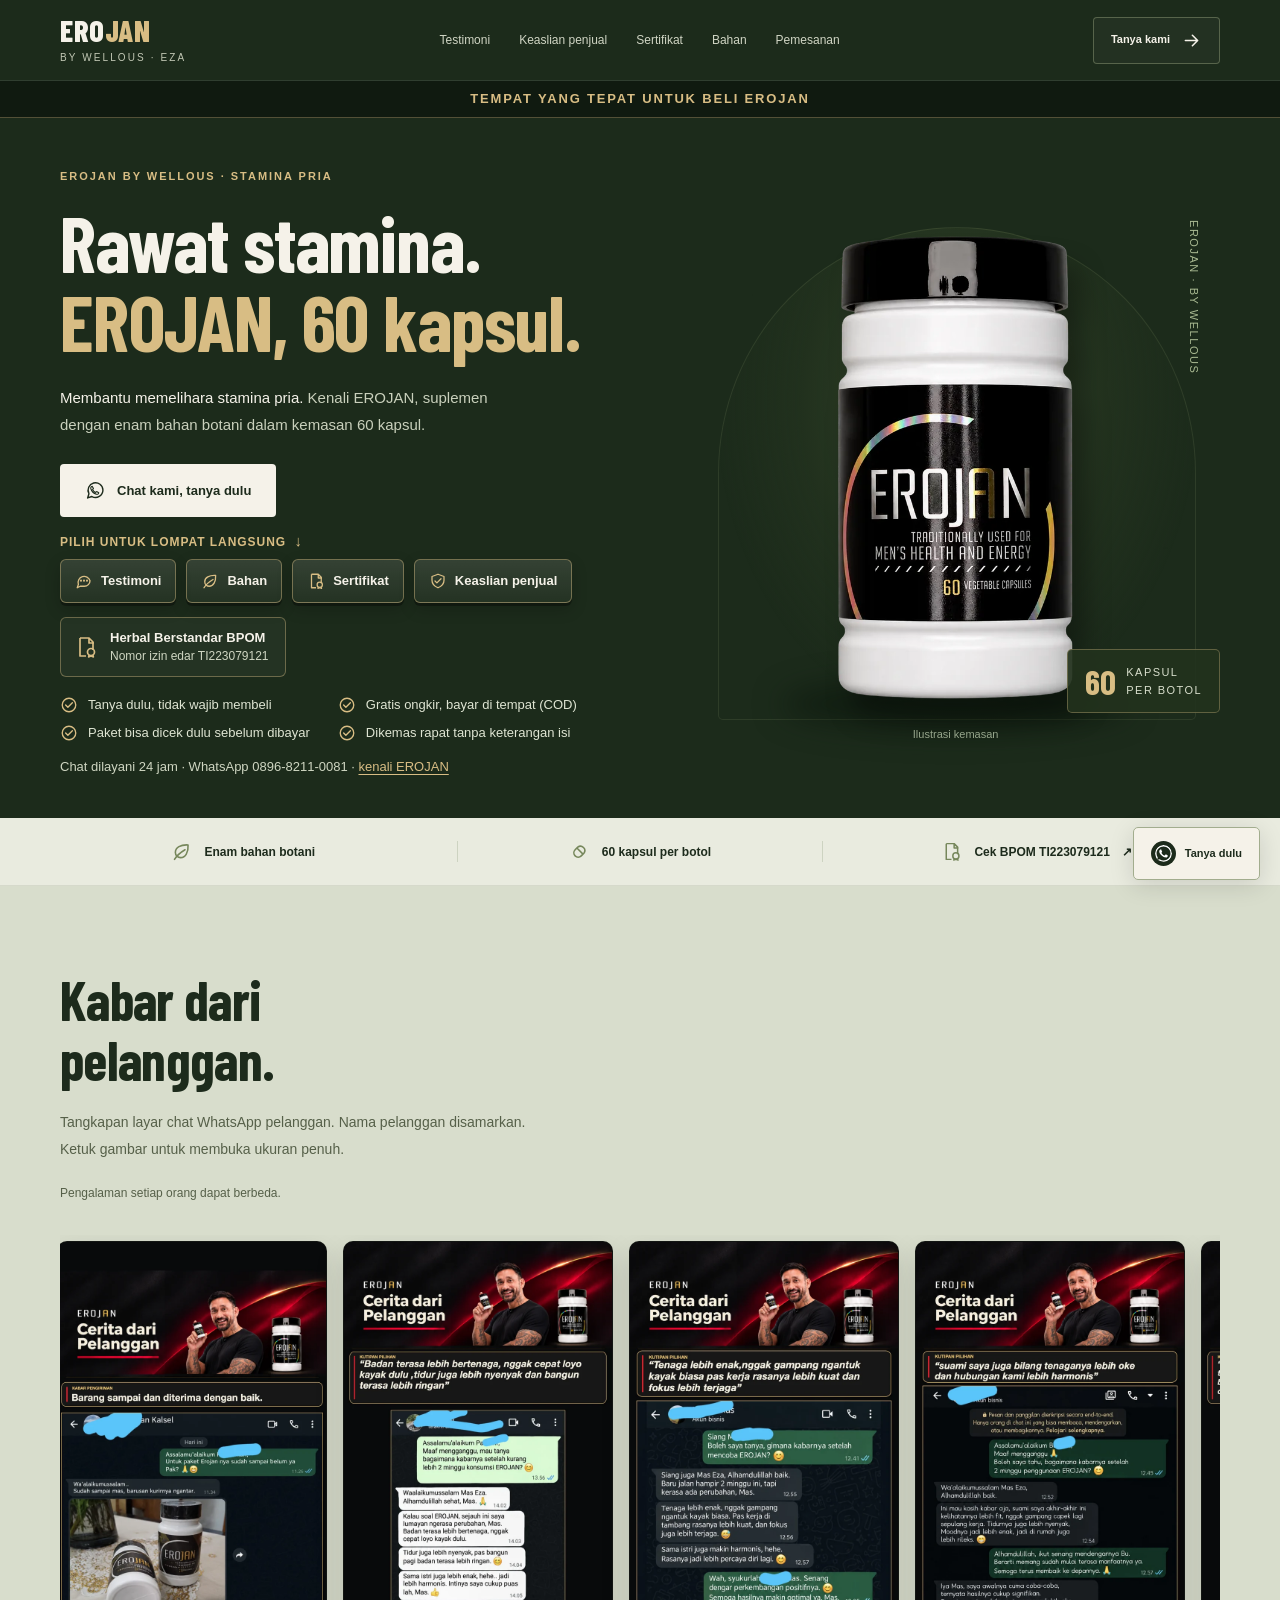
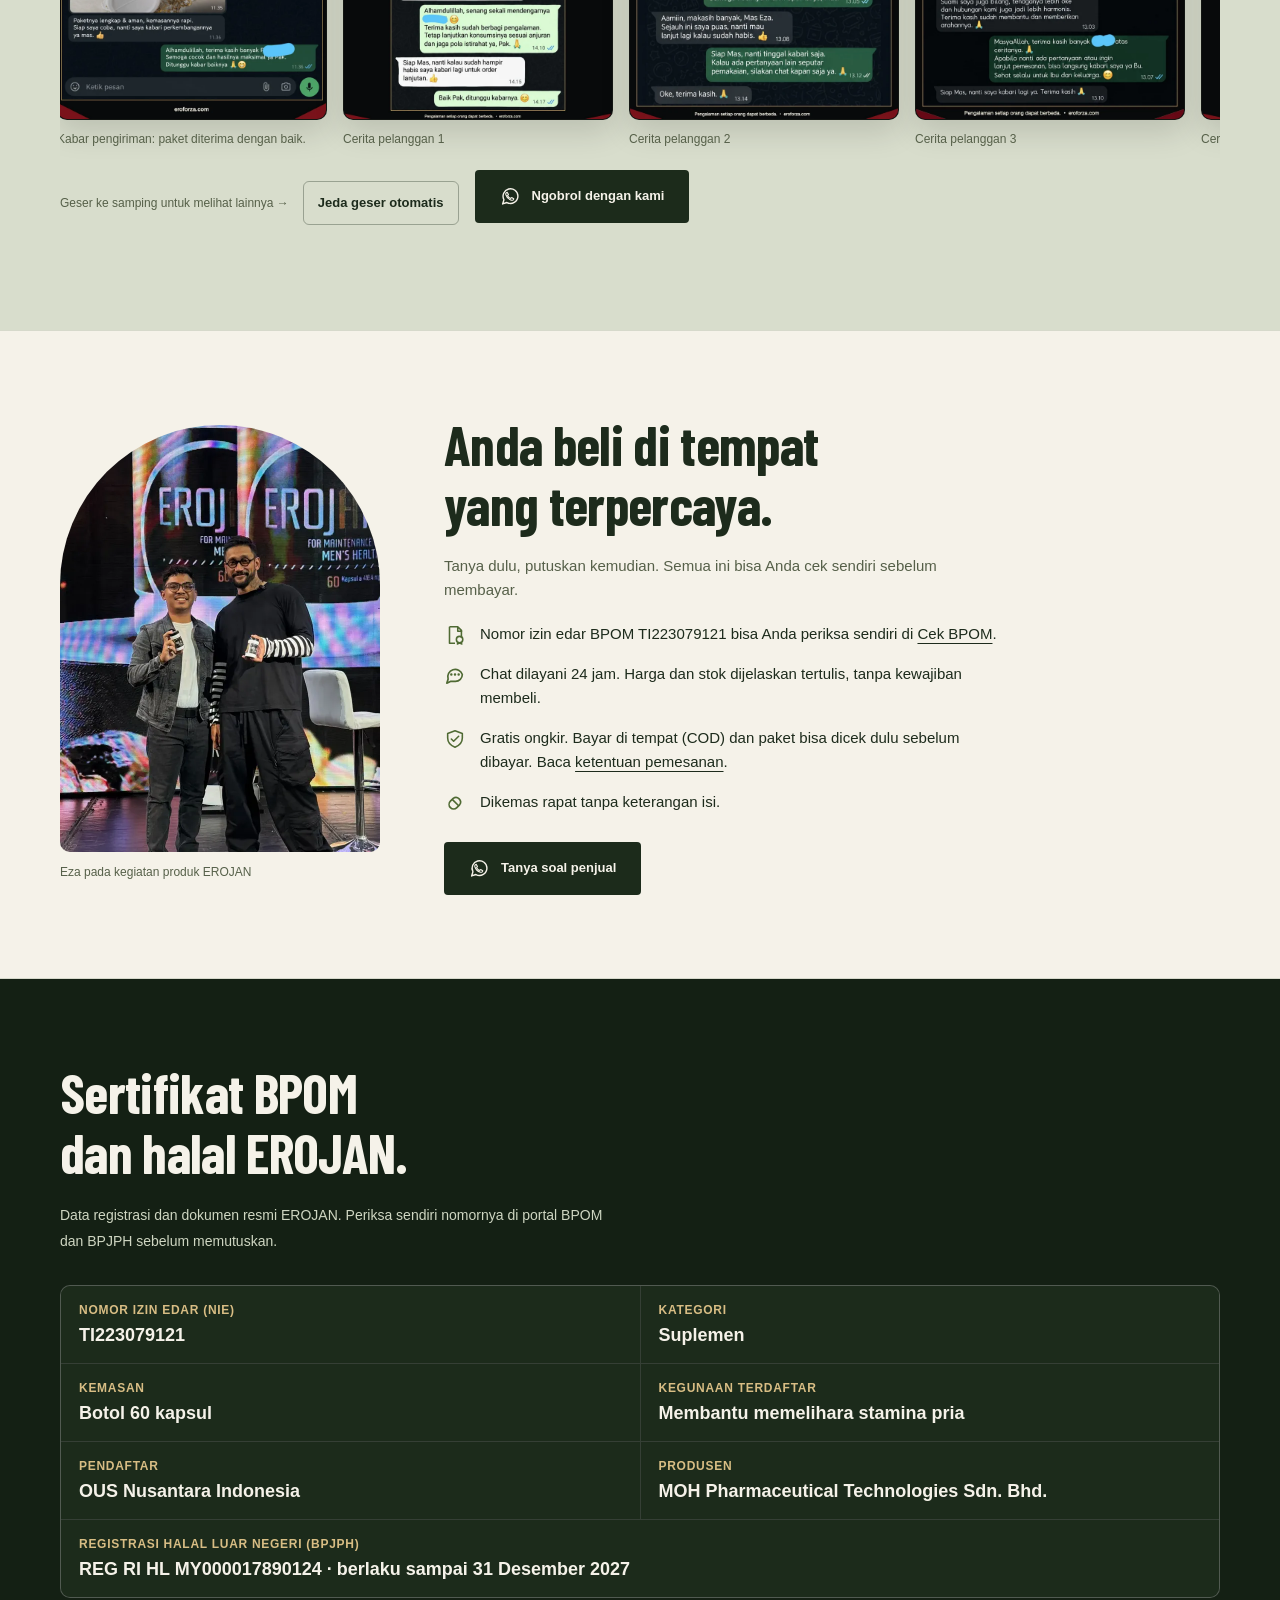
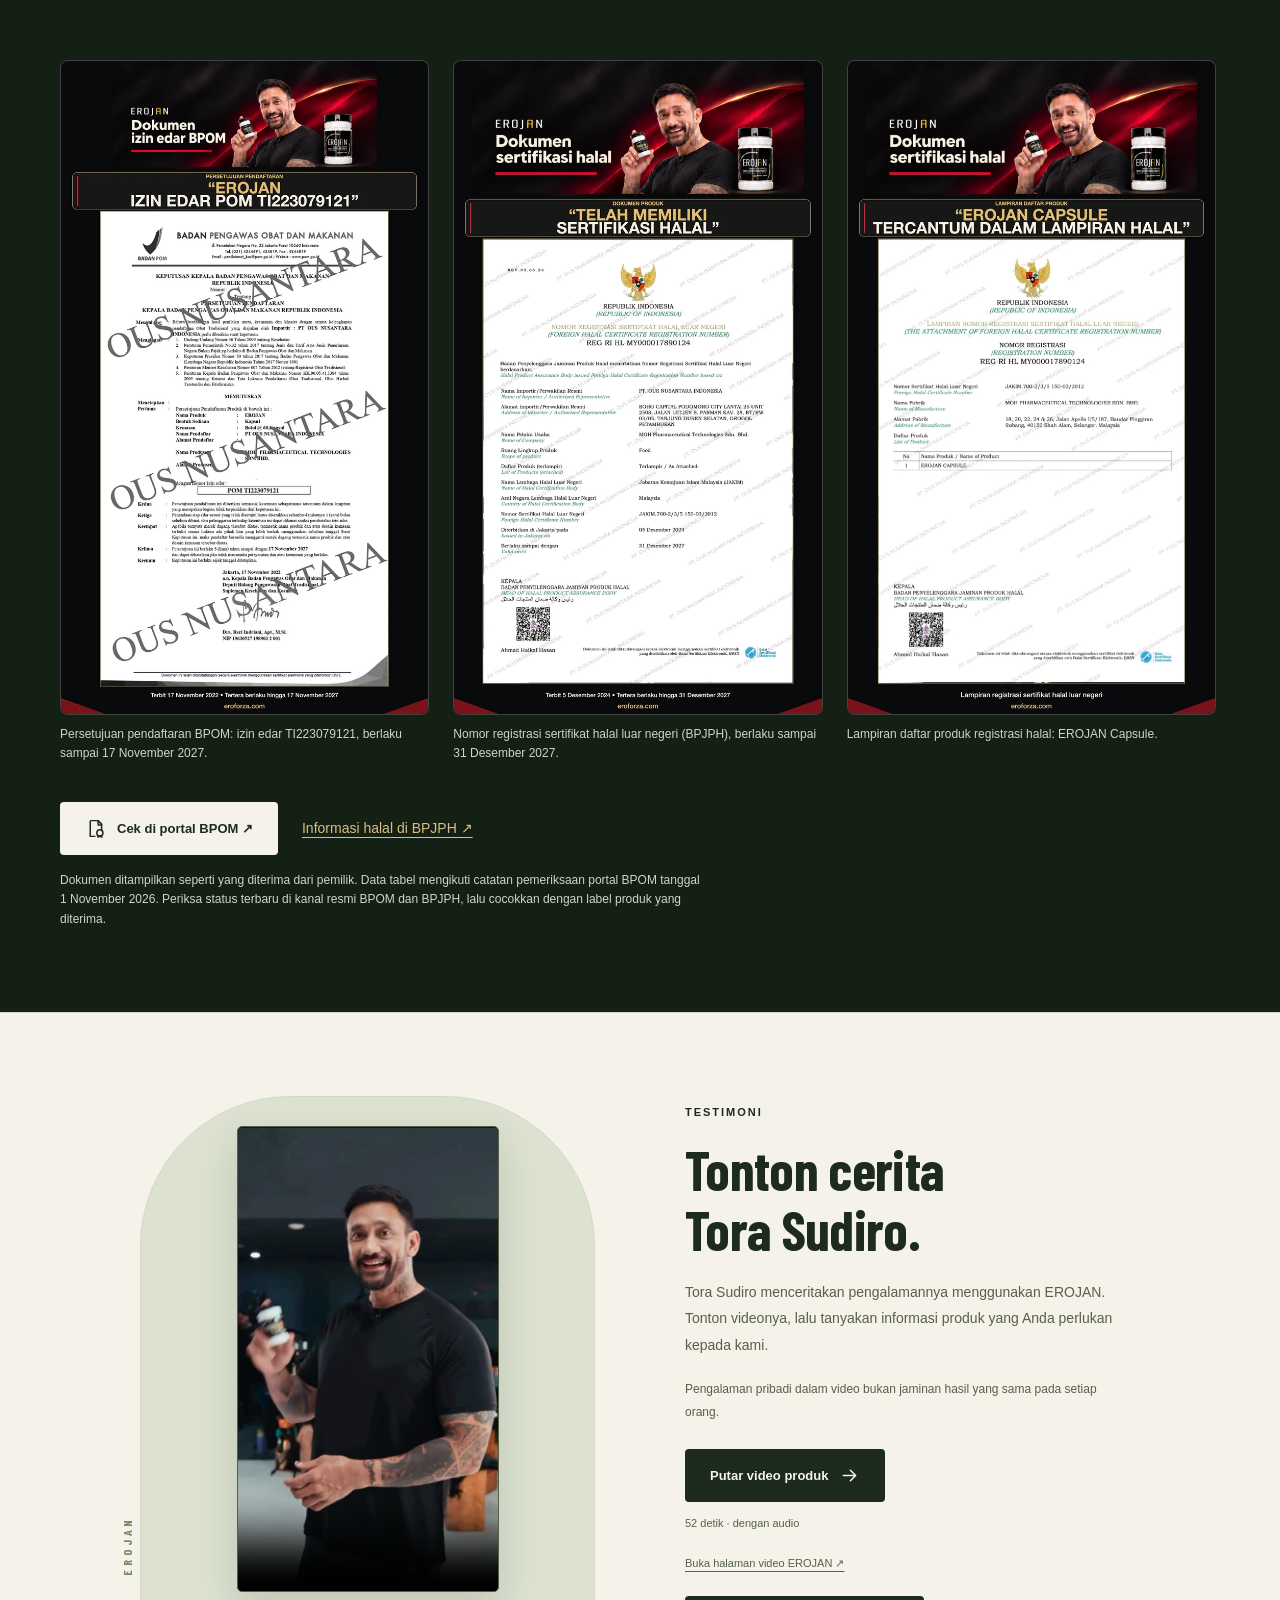
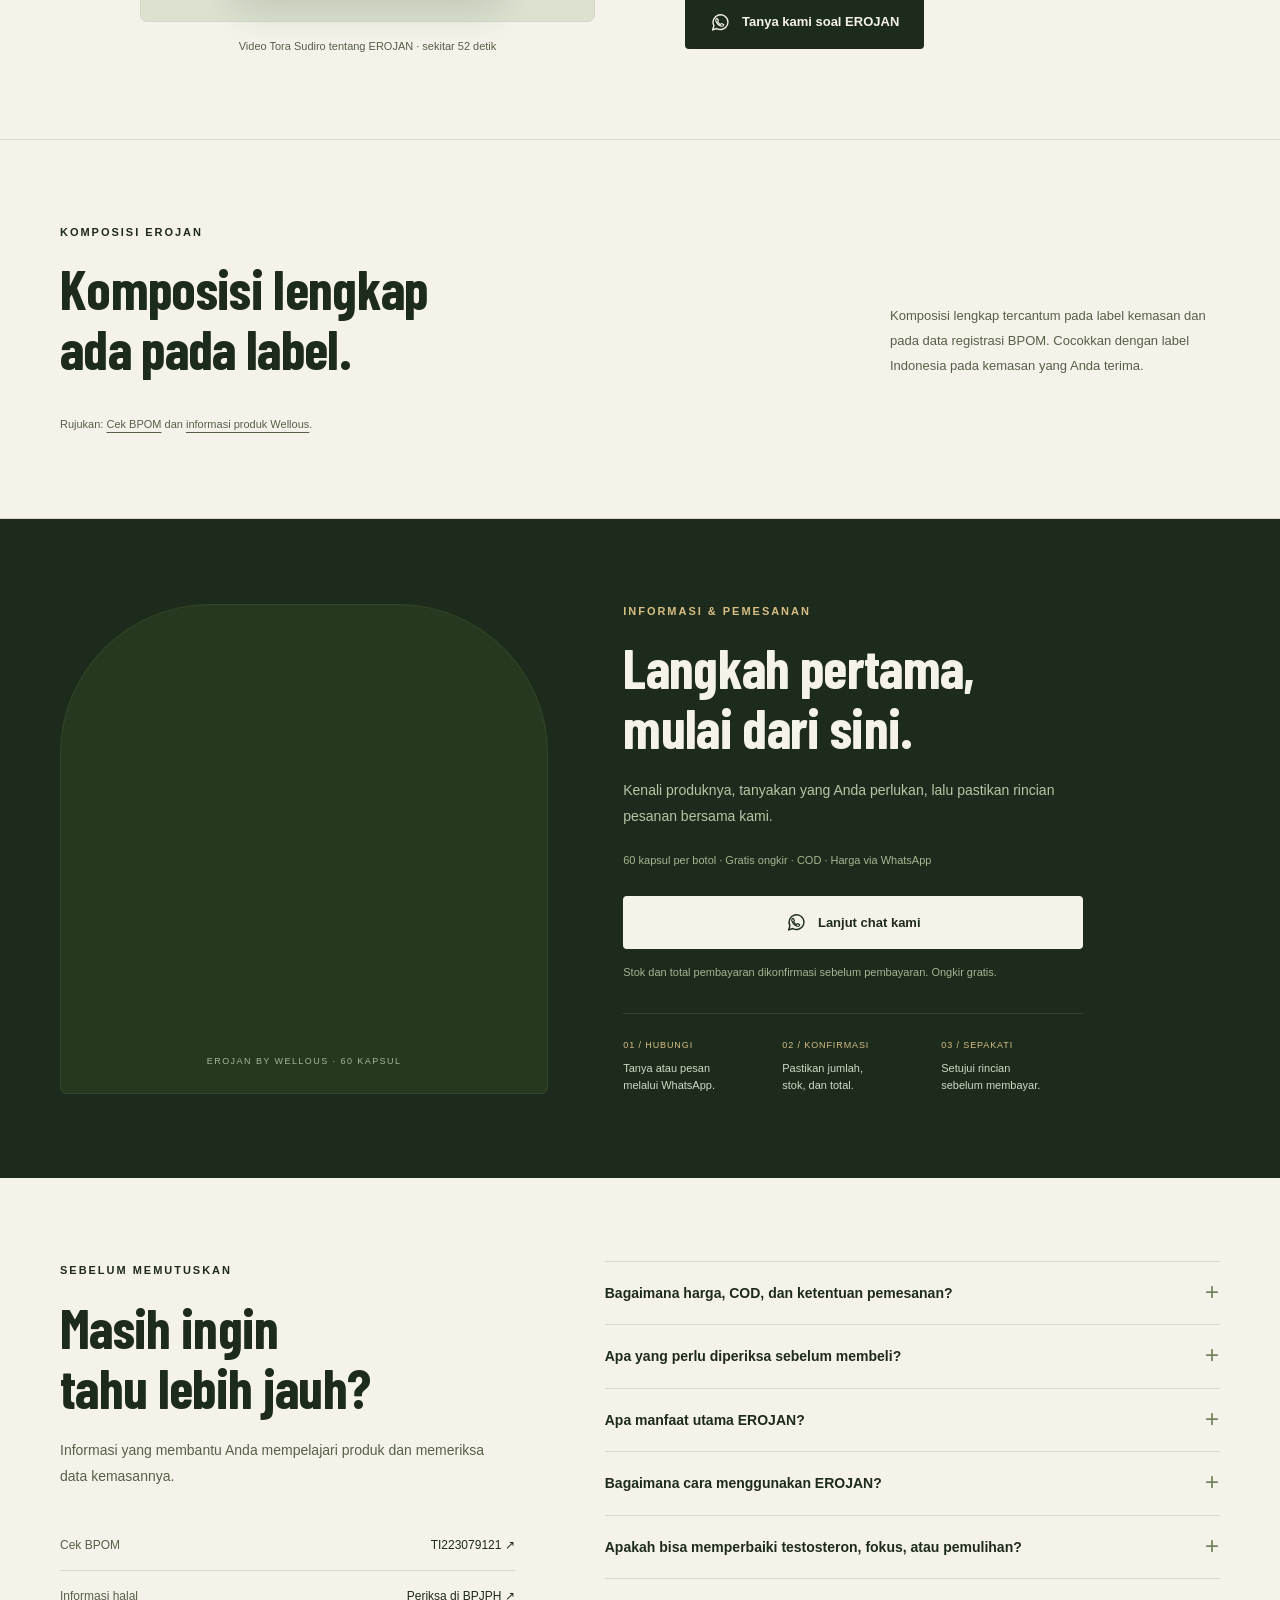
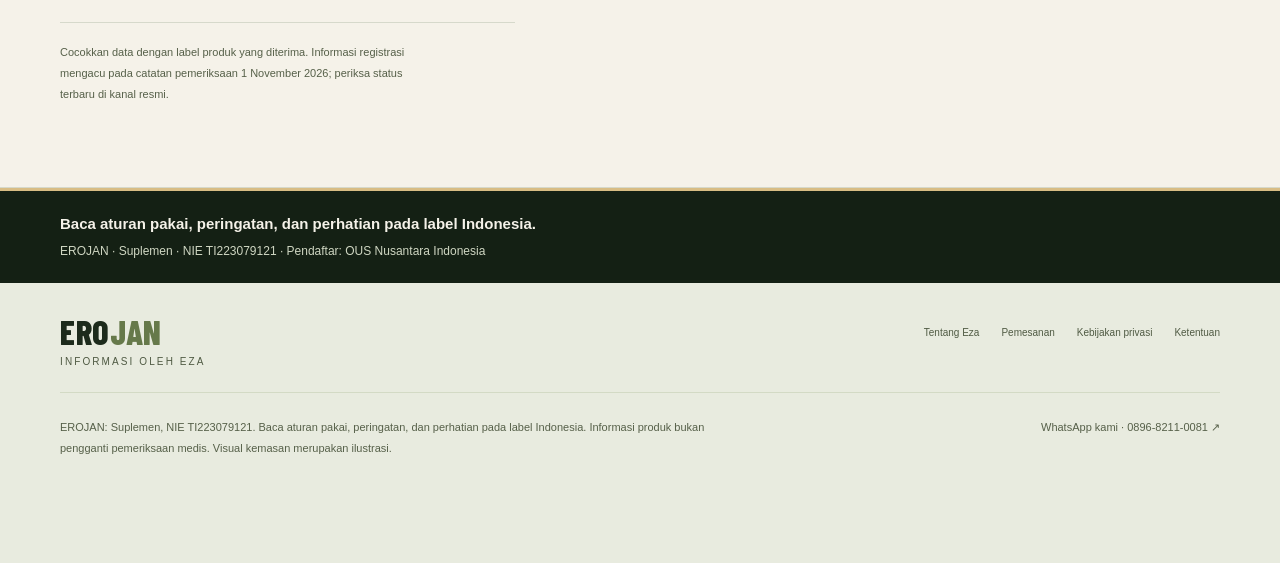
==== commit 33b0296e: "AdCuan: pakai varian 'Scalev & Lainnya' (code.js?nomor=1) karena situs bukan Berdu Co-Authored-By: C" ====
--- a/erojan/1/index.html
+++ b/erojan/1/index.html
@@ -30,7 +30,7 @@
   <link rel="preload" as="font" type="font/woff2" href="/assets/barlow-condensed-800-latin.woff2" crossorigin><link rel="preload" as="font" type="font/woff2" href="/assets/barlow-condensed-700-latin.woff2" crossorigin>
   <link rel="preload" as="image" href="/assets/erojan-cutout-800.webp" imagesrcset="/assets/erojan-cutout-480.webp 480w, /assets/erojan-cutout-800.webp 800w, /assets/erojan-cutout-1200.webp 1200w" imagesizes="(max-width:720px) 70vw, 520px">
 <script src="/assets/site-config.js?v=20261110-conv14" defer></script>
-<script src="/assets/measurement-consent.js?v=20261110-conv14" defer></script><script src="/assets/wa-ref.js?v=20261112-wa3" defer></script><script src="/assets/tracking.js?v=20261113-ac2" defer></script>
+<script src="/assets/measurement-consent.js?v=20261110-conv14" defer></script><script src="/assets/wa-ref.js?v=20261112-wa3" defer></script><script src="/assets/tracking.js?v=20261113-ac3" defer></script><script src="/assets/adcuan.js?v=20261113-ac6" defer></script>
 </head>
 <body>
   <a class="skip-link" href="#konten">Lewati ke konten</a>
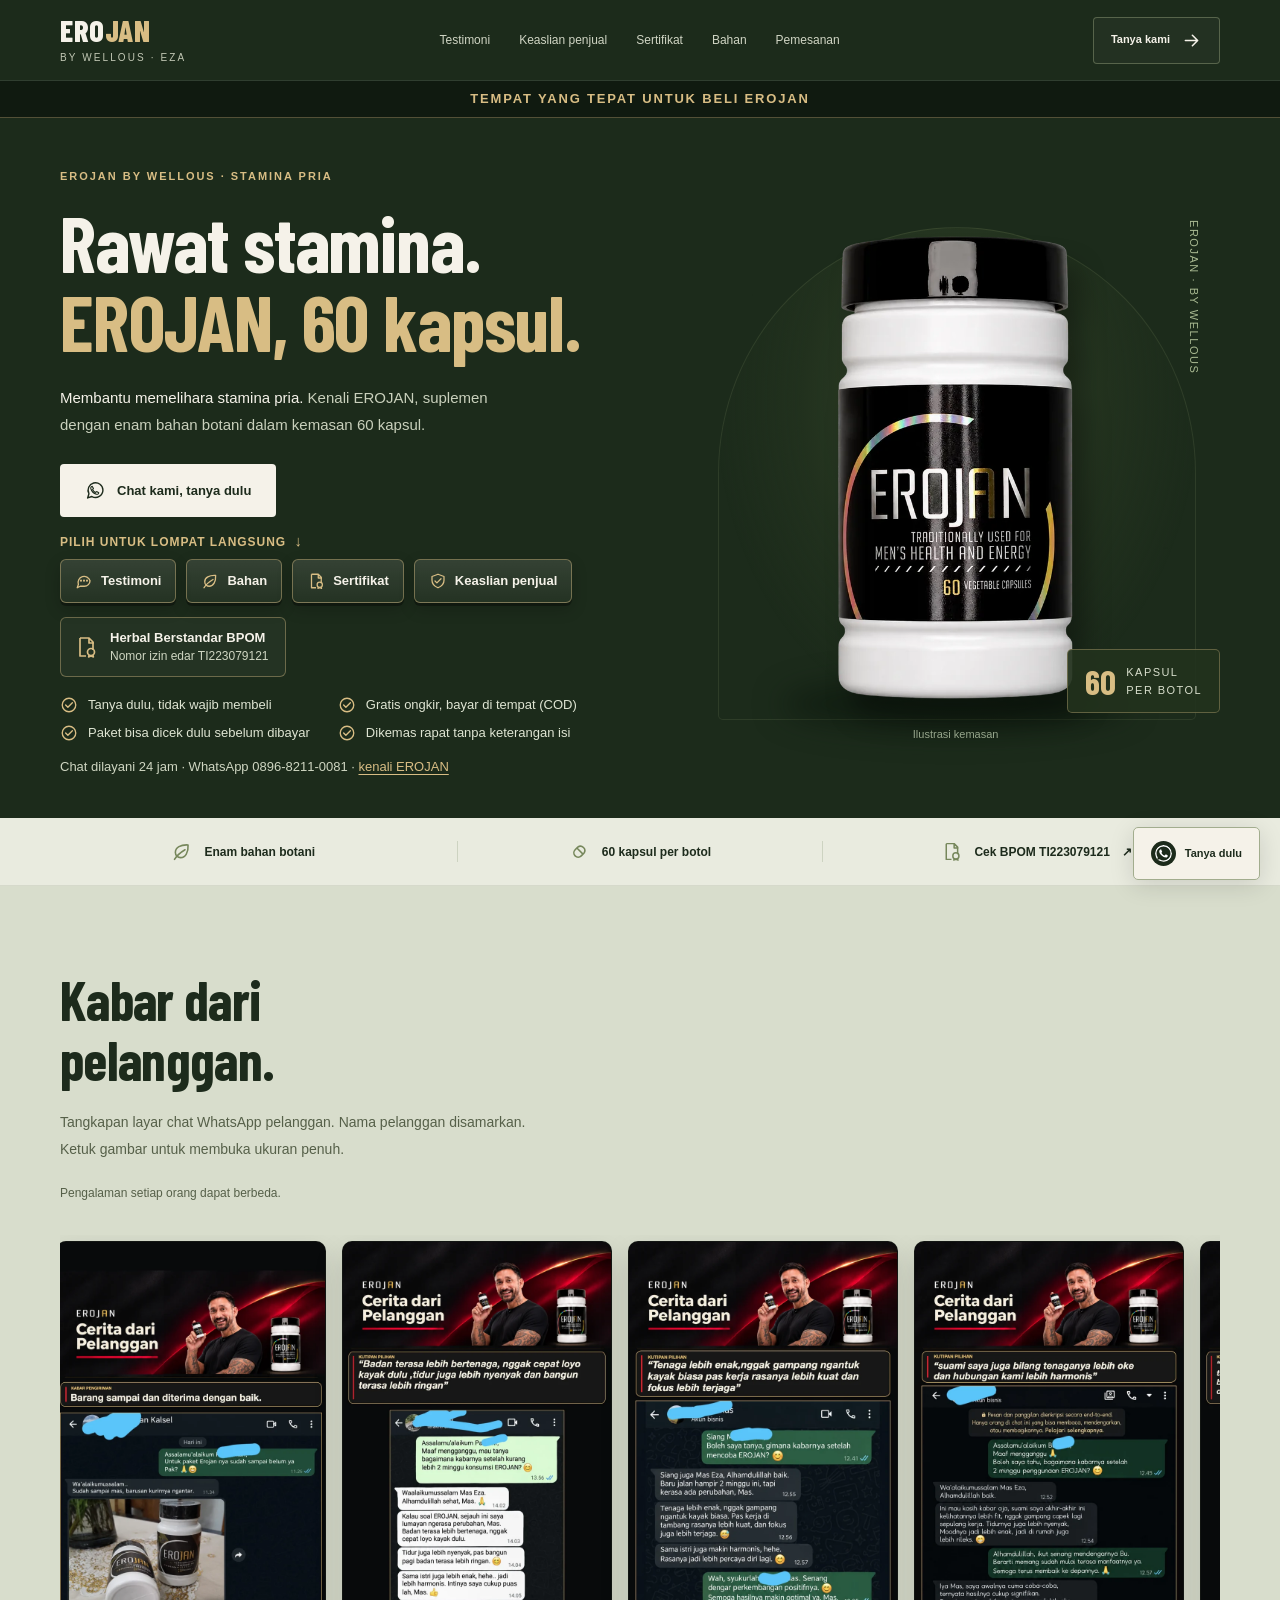
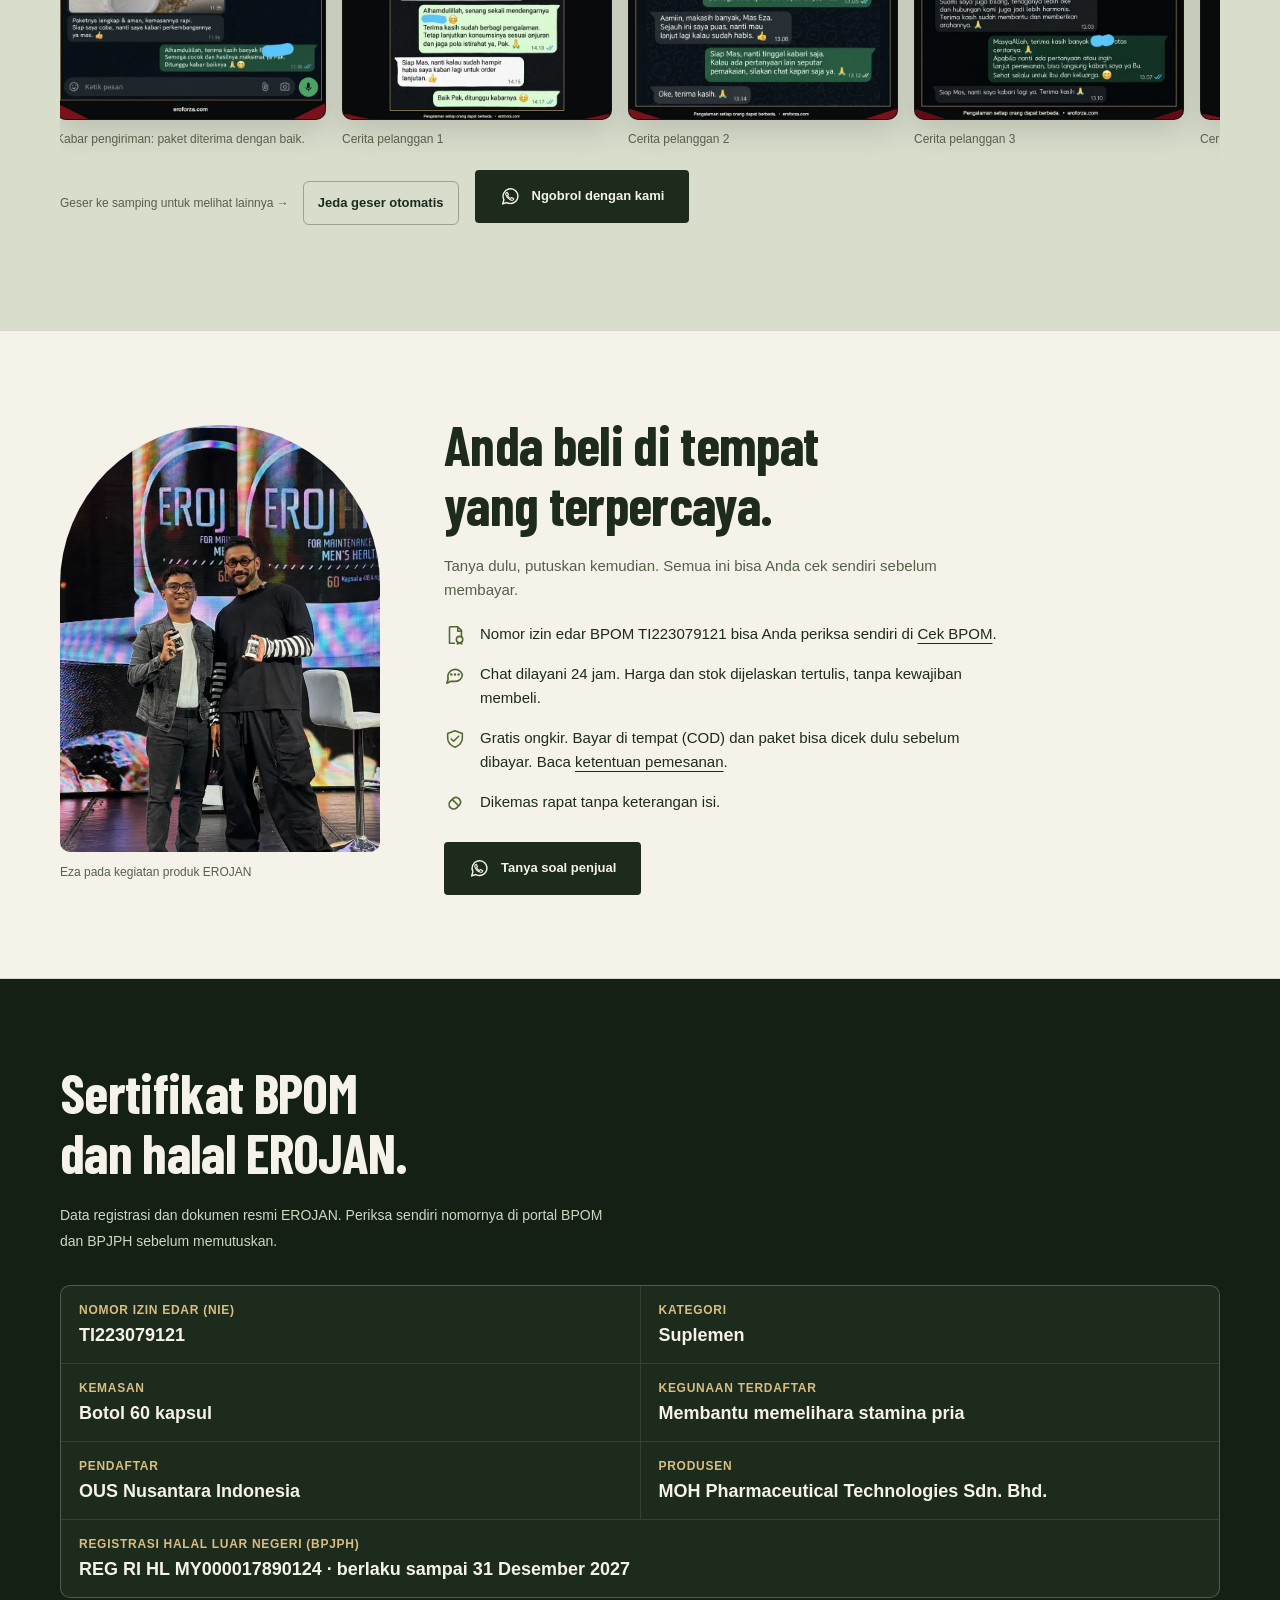
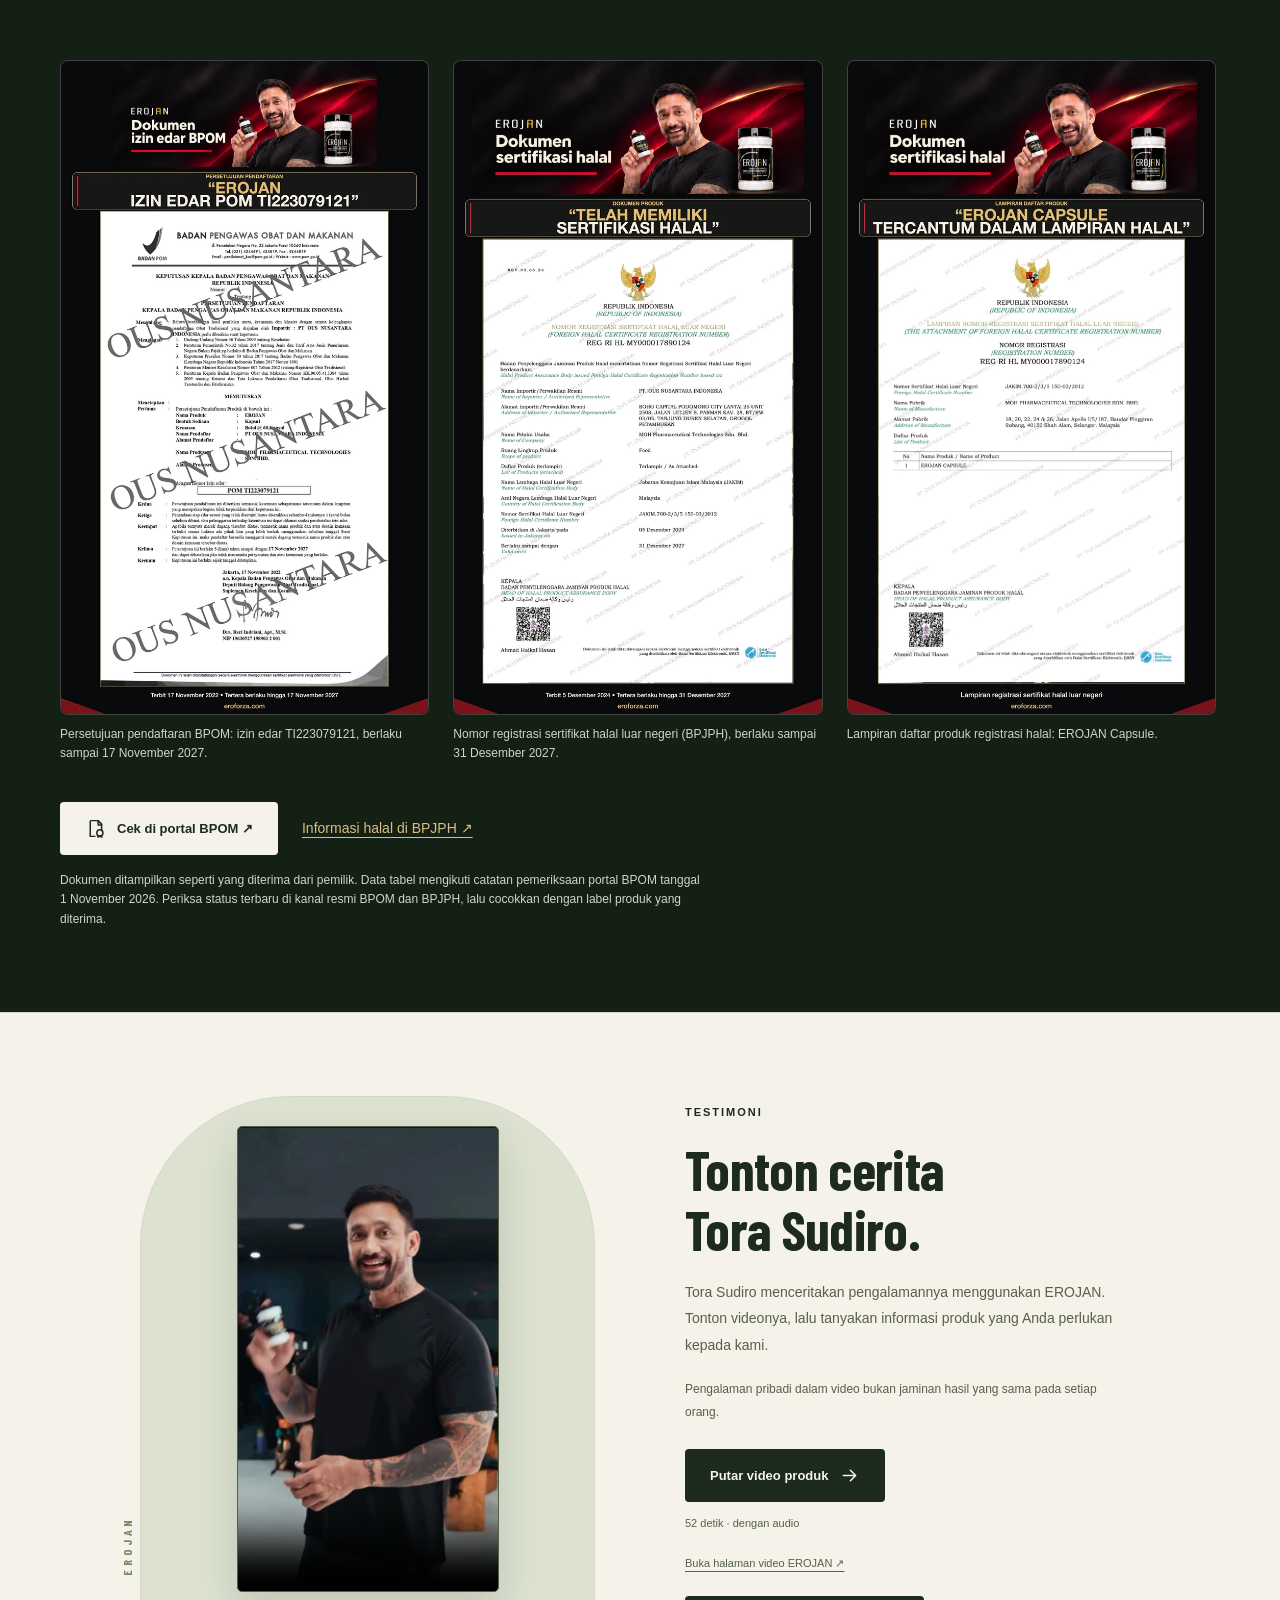
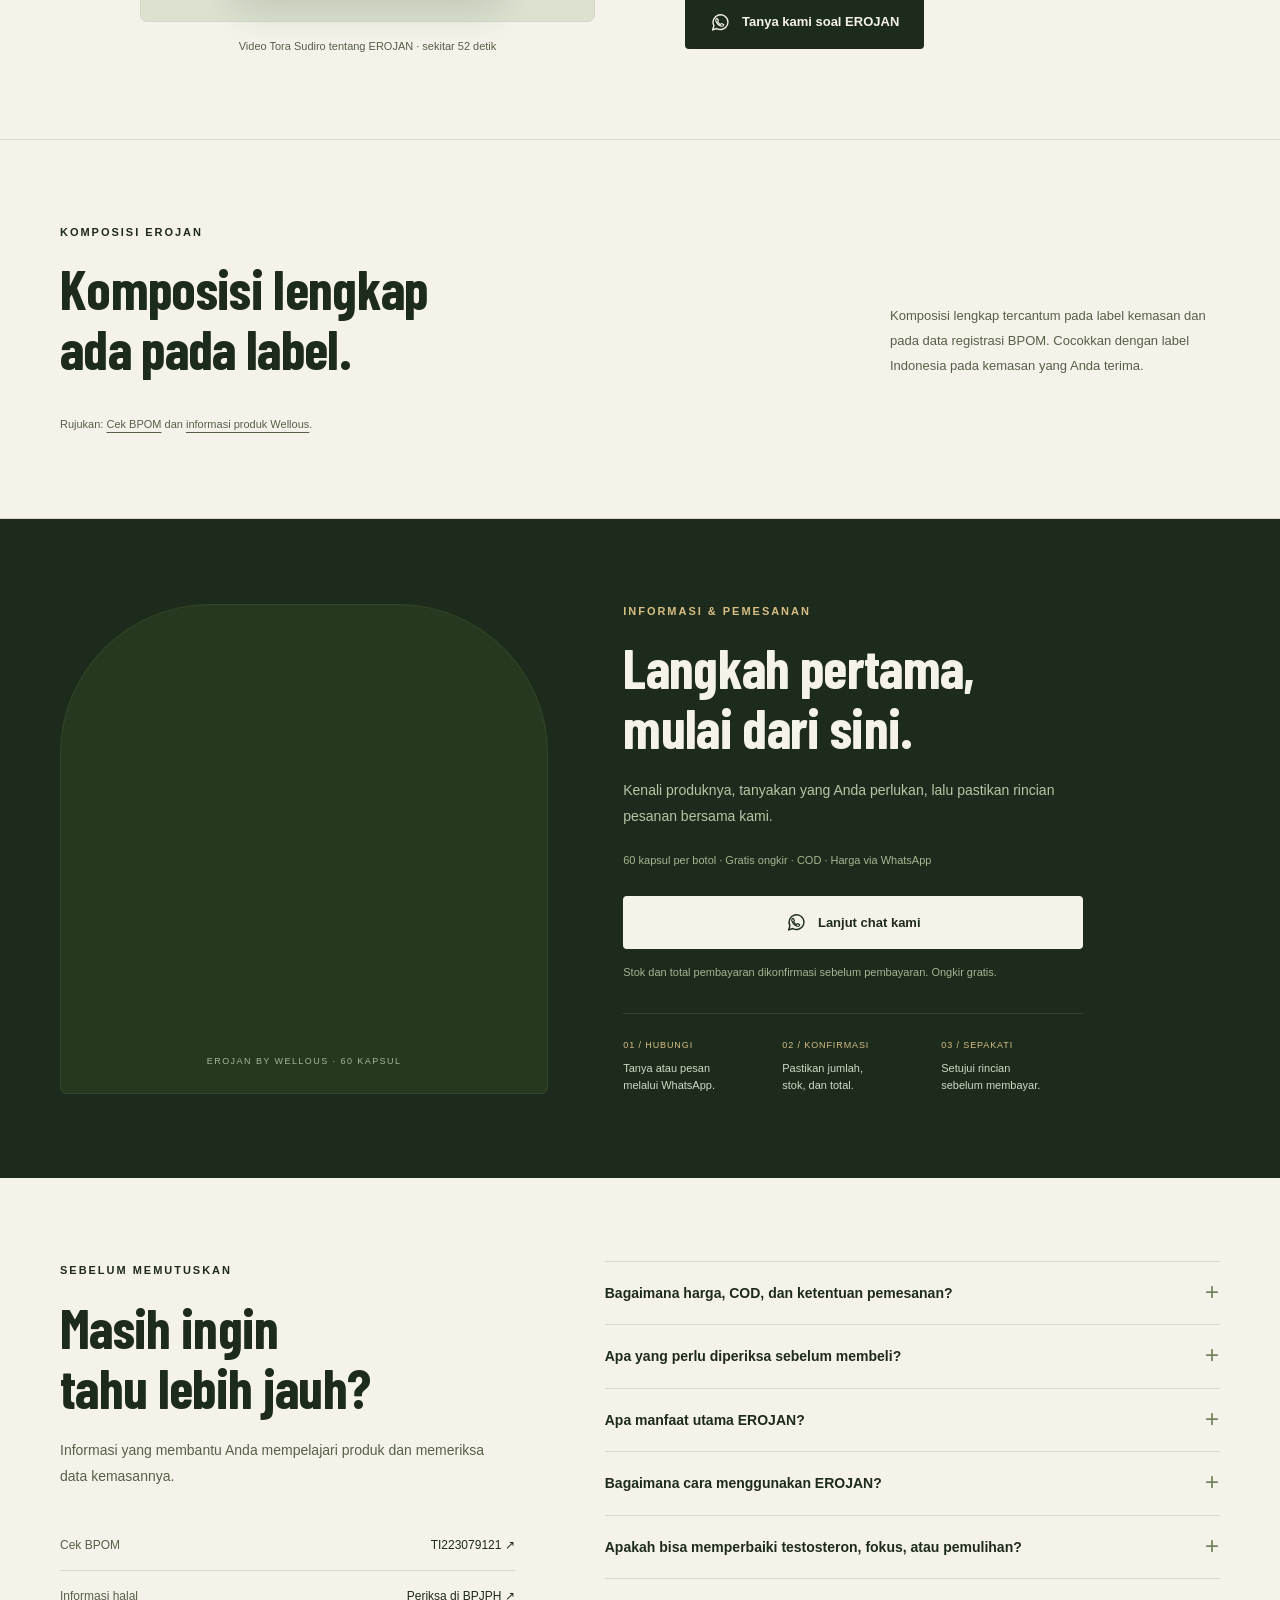
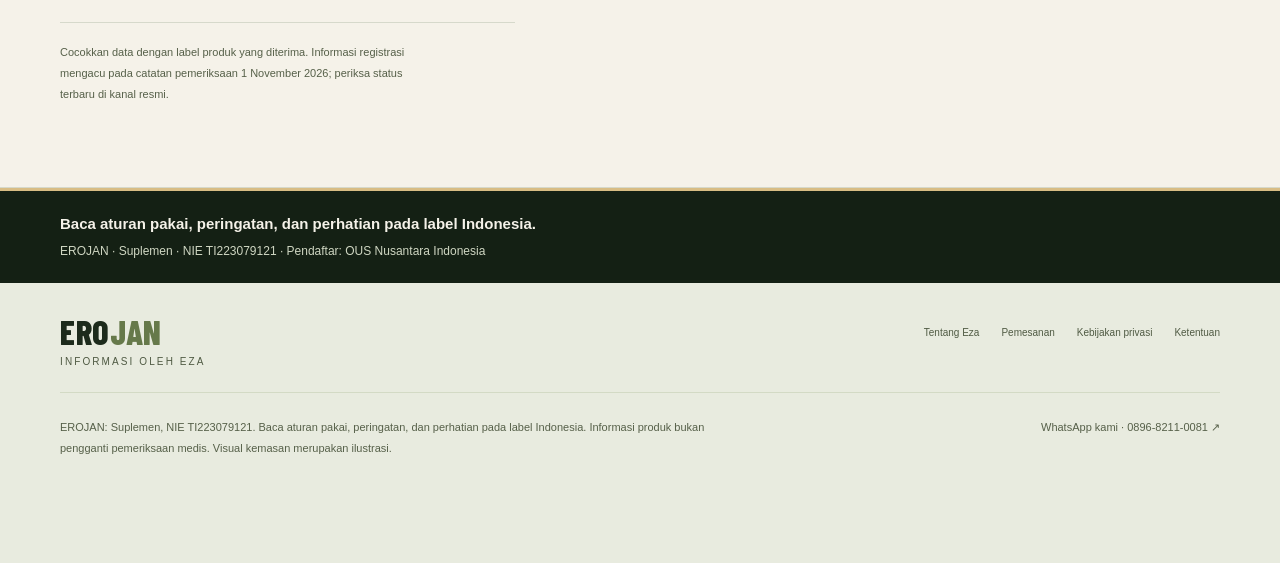
==== commit bcbf3d86: "Tombol WhatsApp membuka di tab yang sama (saran AdCuan); catat akhiran URL Google Ads Co-Authored-By" ====
--- a/erojan/1/index.html
+++ b/erojan/1/index.html
@@ -30,14 +30,14 @@
   <link rel="preload" as="font" type="font/woff2" href="/assets/barlow-condensed-800-latin.woff2" crossorigin><link rel="preload" as="font" type="font/woff2" href="/assets/barlow-condensed-700-latin.woff2" crossorigin>
   <link rel="preload" as="image" href="/assets/erojan-cutout-800.webp" imagesrcset="/assets/erojan-cutout-480.webp 480w, /assets/erojan-cutout-800.webp 800w, /assets/erojan-cutout-1200.webp 1200w" imagesizes="(max-width:720px) 70vw, 520px">
 <script src="/assets/site-config.js?v=20261110-conv14" defer></script>
-<script src="/assets/measurement-consent.js?v=20261110-conv14" defer></script><script src="/assets/wa-ref.js?v=20261112-wa3" defer></script><script src="/assets/tracking.js?v=20261113-ac3" defer></script><script src="/assets/adcuan.js?v=20261113-ac6" defer></script>
+<script src="/assets/measurement-consent.js?v=20261110-conv14" defer></script><script src="/assets/wa-ref.js?v=20261112-wa3" defer></script><script src="/assets/tracking.js?v=20261113-ac3" defer></script><script src="/assets/adcuan.js?v=20261113-ac7" defer></script>
 </head>
 <body>
   <a class="skip-link" href="#konten">Lewati ke konten</a>
   <header class="site-header"><div class="wrap header-inner">
     <a class="brand" href="#atas" aria-label="EROJAN, kembali ke atas">ERO<span>JAN</span><small>BY WELLOUS · EZA</small></a>
     <nav class="main-nav" aria-label="Navigasi utama"><a href="#testimoni">Testimoni</a><a href="#kenapa-eza">Keaslian penjual</a><a href="#sertifikat">Sertifikat</a><a href="#komposisi">Bahan</a><a href="#pemesanan">Pemesanan</a></nav>
-    <a class="button button-outline header-order" href="https://wa.me/6289682110081?text=Halo%2C%20saya%20mau%20tahu%20manfaat%20EROJAN%2060%20kapsul.%20Boleh%20sekalian%20info%20harga%20dan%20stoknya%3F%20Saya%20lihat%20dari%20website%20eroforza.com.%0A%0AAlamat%20pengiriman%20saya%3A%20" target="_blank" rel="noopener noreferrer">Tanya kami <svg class="icon" aria-hidden="true"><use href="/assets/erojan-icons.svg#arrow"></use></svg></a>
+    <a class="button button-outline header-order" href="https://wa.me/6289682110081?text=Halo%2C%20saya%20mau%20tahu%20manfaat%20EROJAN%2060%20kapsul.%20Boleh%20sekalian%20info%20harga%20dan%20stoknya%3F%20Saya%20lihat%20dari%20website%20eroforza.com.%0A%0AAlamat%20pengiriman%20saya%3A%20">Tanya kami <svg class="icon" aria-hidden="true"><use href="/assets/erojan-icons.svg#arrow"></use></svg></a>
   </div></header>
   <p class="top-notice">Tempat yang tepat untuk beli EROJAN</p>
   <main id="konten">
@@ -48,7 +48,7 @@
         <p class="hero-intro"><strong>Membantu memelihara stamina pria.</strong> Kenali EROJAN, suplemen dengan enam bahan botani dalam kemasan 60 kapsul.</p>
 
 
-        <div class="hero-actions"><a class="button button-light" href="https://wa.me/6289682110081?text=Halo%2C%20saya%20mau%20tahu%20manfaat%20EROJAN%2060%20kapsul.%20Boleh%20sekalian%20info%20harga%20dan%20stoknya%3F%20Saya%20lihat%20dari%20website%20eroforza.com.%0A%0AAlamat%20pengiriman%20saya%3A%20" target="_blank" rel="noopener noreferrer"><svg class="icon" aria-hidden="true"><use href="/assets/erojan-icons.svg#chat-phone"></use></svg>Chat kami, tanya dulu</a></div>
+        <div class="hero-actions"><a class="button button-light" href="https://wa.me/6289682110081?text=Halo%2C%20saya%20mau%20tahu%20manfaat%20EROJAN%2060%20kapsul.%20Boleh%20sekalian%20info%20harga%20dan%20stoknya%3F%20Saya%20lihat%20dari%20website%20eroforza.com.%0A%0AAlamat%20pengiriman%20saya%3A%20"><svg class="icon" aria-hidden="true"><use href="/assets/erojan-icons.svg#chat-phone"></use></svg>Chat kami, tanya dulu</a></div>
         <p class="hero-jump-label" id="hero-jump-label">Pilih untuk lompat langsung <span class="hero-jump-arrow" aria-hidden="true">↓</span></p>
         <nav class="hero-jump" aria-labelledby="hero-jump-label"><a href="#testimoni"><svg class="icon" aria-hidden="true"><use href="/assets/erojan-icons.svg#chat"></use></svg><span>Testimoni</span></a><a href="#komposisi"><svg class="icon" aria-hidden="true"><use href="/assets/erojan-icons.svg#leaf"></use></svg><span>Bahan</span></a><a href="#sertifikat"><svg class="icon" aria-hidden="true"><use href="/assets/erojan-icons.svg#certificate"></use></svg><span>Sertifikat</span></a><a href="#kenapa-eza"><svg class="icon" aria-hidden="true"><use href="/assets/erojan-icons.svg#shield"></use></svg><span>Keaslian penjual</span></a></nav>
         <div class="hero-proof"><svg class="icon" aria-hidden="true"><use href="/assets/erojan-icons.svg#certificate"></use></svg><span>Herbal Berstandar BPOM<small>Nomor izin edar TI223079121</small></span></div>
@@ -58,21 +58,21 @@
       <figure class="hero-art"><span class="art-topline" aria-hidden="true">EROJAN · BY WELLOUS</span><img class="hero-bottle" src="/assets/erojan-cutout-800.webp" srcset="/assets/erojan-cutout-480.webp 480w, /assets/erojan-cutout-800.webp 800w, /assets/erojan-cutout-1200.webp 1200w" sizes="(max-width:720px) 70vw, 520px" width="1200" height="1310" alt="Ilustrasi kemasan botol EROJAN by Wellous" fetchpriority="high" decoding="async"><div class="art-seal"><strong>60</strong><span>KAPSUL<br>PER BOTOL</span></div><figcaption>Ilustrasi kemasan</figcaption></figure>
     </div></section>
     <section class="fact-bar" aria-label="Fakta singkat produk"><div class="wrap fact-grid"><div><svg class="icon" aria-hidden="true"><use href="/assets/erojan-icons.svg#leaf"></use></svg>Enam bahan botani</div><div class="fact-middle"><svg class="icon" aria-hidden="true"><use href="/assets/erojan-icons.svg#capsule"></use></svg>60 kapsul per botol</div><a href="#legalitas"><svg class="icon" aria-hidden="true"><use href="/assets/erojan-icons.svg#certificate"></use></svg>Cek BPOM TI223079121 <span aria-hidden="true">↗</span></a></div></section>
-    <section class="section kabar" id="kabar" aria-labelledby="kabar-heading"><span id="testimoni"></span><div class="wrap"><div class="kabar-head"><h2 class="section-title" id="kabar-heading">Kabar dari<br>pelanggan.</h2><p class="section-intro">Tangkapan layar chat WhatsApp pelanggan. Nama pelanggan disamarkan. Ketuk gambar untuk membuka ukuran penuh.</p><p class="video-personal-note">Pengalaman setiap orang dapat berbeda.</p></div><ul class="kabar-track" tabindex="0" aria-label="Tangkapan layar chat pelanggan, geser ke samping"><li><figure><a href="/assets/testimoni/pengiriman-03-1080.webp" target="_blank" rel="noopener noreferrer" aria-label="Buka tangkapan layar ukuran penuh"><img src="/assets/testimoni/pengiriman-03-720.webp" width="720" height="1280" alt="Tangkapan layar chat WhatsApp pelanggan: kabar paket EROJAN sudah sampai" loading="lazy" decoding="async"></a><figcaption>Kabar pengiriman: paket diterima dengan baik.</figcaption></figure></li><li><figure><a href="/assets/testimoni/testimoni-06-1080.webp" target="_blank" rel="noopener noreferrer" aria-label="Buka tangkapan layar ukuran penuh"><img src="/assets/testimoni/testimoni-06-720.webp" width="720" height="1280" alt="Tangkapan layar chat WhatsApp pelanggan EROJAN, cerita pelanggan 1" loading="lazy" decoding="async"></a><figcaption>Cerita pelanggan 1</figcaption></figure></li><li><figure><a href="/assets/testimoni/testimoni-07-1080.webp" target="_blank" rel="noopener noreferrer" aria-label="Buka tangkapan layar ukuran penuh"><img src="/assets/testimoni/testimoni-07-720.webp" width="720" height="1280" alt="Tangkapan layar chat WhatsApp pelanggan EROJAN, cerita pelanggan 2" loading="lazy" decoding="async"></a><figcaption>Cerita pelanggan 2</figcaption></figure></li><li><figure><a href="/assets/testimoni/testimoni-01-1080.webp" target="_blank" rel="noopener noreferrer" aria-label="Buka tangkapan layar ukuran penuh"><img src="/assets/testimoni/testimoni-01-720.webp" width="720" height="1280" alt="Tangkapan layar chat WhatsApp pelanggan EROJAN, cerita pelanggan 3" loading="lazy" decoding="async"></a><figcaption>Cerita pelanggan 3</figcaption></figure></li><li><figure><a href="/assets/testimoni/testimoni-05-1080.webp" target="_blank" rel="noopener noreferrer" aria-label="Buka tangkapan layar ukuran penuh"><img src="/assets/testimoni/testimoni-05-720.webp" width="720" height="1280" alt="Tangkapan layar chat WhatsApp pelanggan EROJAN, cerita pelanggan 4" loading="lazy" decoding="async"></a><figcaption>Cerita pelanggan 4</figcaption></figure></li></ul><p class="kabar-hint" aria-hidden="true">Geser ke samping untuk melihat lainnya →</p><a class="button button-olive kabar-cta" href="https://wa.me/6289682110081?text=Halo%2C%20saya%20mau%20tahu%20manfaat%20EROJAN%2060%20kapsul.%20Boleh%20sekalian%20info%20harga%20dan%20stoknya%3F%20Saya%20lihat%20dari%20website%20eroforza.com.%0A%0AAlamat%20pengiriman%20saya%3A%20" target="_blank" rel="noopener noreferrer"><svg class="icon" aria-hidden="true"><use href="/assets/erojan-icons.svg#chat-phone"></use></svg>Ngobrol dengan kami</a></div></section>
-    <section class="section assurance" id="kenapa-eza" aria-labelledby="assurance-heading"><div class="wrap assurance-grid"><figure class="assurance-photo"><img src="/assets/eza-erojan-event-640.webp" width="640" height="1138" alt="Eza pada kegiatan produk EROJAN" loading="lazy" decoding="async"><figcaption>Eza pada kegiatan produk EROJAN</figcaption></figure><div class="assurance-copy"><h2 class="section-title" id="assurance-heading">Anda beli di tempat<br>yang terpercaya.</h2><p class="assurance-lead">Tanya dulu, putuskan kemudian. Semua ini bisa Anda cek sendiri sebelum membayar.</p><ul class="assurance-list"><li><svg class="icon" aria-hidden="true"><use href="/assets/erojan-icons.svg#certificate"></use></svg><span>Nomor izin edar BPOM TI223079121 bisa Anda periksa sendiri di <a class="text-link" href="https://cekbpom.pom.go.id/all-produk?query=TI223079121" target="_blank" rel="noopener noreferrer">Cek BPOM</a>.</span></li><li><svg class="icon" aria-hidden="true"><use href="/assets/erojan-icons.svg#chat"></use></svg><span>Chat dilayani 24 jam. Harga dan stok dijelaskan tertulis, tanpa kewajiban membeli.</span></li><li><svg class="icon" aria-hidden="true"><use href="/assets/erojan-icons.svg#shield"></use></svg><span>Gratis ongkir. Bayar di tempat (COD) dan paket bisa dicek dulu sebelum dibayar. Baca <a class="text-link" href="/ketentuan.html">ketentuan pemesanan</a>.</span></li><li><svg class="icon" aria-hidden="true"><use href="/assets/erojan-icons.svg#capsule"></use></svg><span>Dikemas rapat tanpa keterangan isi.</span></li></ul><a class="button button-olive" href="https://wa.me/6289682110081?text=Halo%2C%20saya%20mau%20tahu%20manfaat%20EROJAN%2060%20kapsul.%20Boleh%20sekalian%20info%20harga%20dan%20stoknya%3F%20Saya%20lihat%20dari%20website%20eroforza.com.%0A%0AAlamat%20pengiriman%20saya%3A%20" target="_blank" rel="noopener noreferrer"><svg class="icon" aria-hidden="true"><use href="/assets/erojan-icons.svg#chat-phone"></use></svg>Tanya soal penjual</a></div></div></section>
+    <section class="section kabar" id="kabar" aria-labelledby="kabar-heading"><span id="testimoni"></span><div class="wrap"><div class="kabar-head"><h2 class="section-title" id="kabar-heading">Kabar dari<br>pelanggan.</h2><p class="section-intro">Tangkapan layar chat WhatsApp pelanggan. Nama pelanggan disamarkan. Ketuk gambar untuk membuka ukuran penuh.</p><p class="video-personal-note">Pengalaman setiap orang dapat berbeda.</p></div><ul class="kabar-track" tabindex="0" aria-label="Tangkapan layar chat pelanggan, geser ke samping"><li><figure><a href="/assets/testimoni/pengiriman-03-1080.webp" target="_blank" rel="noopener noreferrer" aria-label="Buka tangkapan layar ukuran penuh"><img src="/assets/testimoni/pengiriman-03-720.webp" width="720" height="1280" alt="Tangkapan layar chat WhatsApp pelanggan: kabar paket EROJAN sudah sampai" loading="lazy" decoding="async"></a><figcaption>Kabar pengiriman: paket diterima dengan baik.</figcaption></figure></li><li><figure><a href="/assets/testimoni/testimoni-06-1080.webp" target="_blank" rel="noopener noreferrer" aria-label="Buka tangkapan layar ukuran penuh"><img src="/assets/testimoni/testimoni-06-720.webp" width="720" height="1280" alt="Tangkapan layar chat WhatsApp pelanggan EROJAN, cerita pelanggan 1" loading="lazy" decoding="async"></a><figcaption>Cerita pelanggan 1</figcaption></figure></li><li><figure><a href="/assets/testimoni/testimoni-07-1080.webp" target="_blank" rel="noopener noreferrer" aria-label="Buka tangkapan layar ukuran penuh"><img src="/assets/testimoni/testimoni-07-720.webp" width="720" height="1280" alt="Tangkapan layar chat WhatsApp pelanggan EROJAN, cerita pelanggan 2" loading="lazy" decoding="async"></a><figcaption>Cerita pelanggan 2</figcaption></figure></li><li><figure><a href="/assets/testimoni/testimoni-01-1080.webp" target="_blank" rel="noopener noreferrer" aria-label="Buka tangkapan layar ukuran penuh"><img src="/assets/testimoni/testimoni-01-720.webp" width="720" height="1280" alt="Tangkapan layar chat WhatsApp pelanggan EROJAN, cerita pelanggan 3" loading="lazy" decoding="async"></a><figcaption>Cerita pelanggan 3</figcaption></figure></li><li><figure><a href="/assets/testimoni/testimoni-05-1080.webp" target="_blank" rel="noopener noreferrer" aria-label="Buka tangkapan layar ukuran penuh"><img src="/assets/testimoni/testimoni-05-720.webp" width="720" height="1280" alt="Tangkapan layar chat WhatsApp pelanggan EROJAN, cerita pelanggan 4" loading="lazy" decoding="async"></a><figcaption>Cerita pelanggan 4</figcaption></figure></li></ul><p class="kabar-hint" aria-hidden="true">Geser ke samping untuk melihat lainnya →</p><a class="button button-olive kabar-cta" href="https://wa.me/6289682110081?text=Halo%2C%20saya%20mau%20tahu%20manfaat%20EROJAN%2060%20kapsul.%20Boleh%20sekalian%20info%20harga%20dan%20stoknya%3F%20Saya%20lihat%20dari%20website%20eroforza.com.%0A%0AAlamat%20pengiriman%20saya%3A%20"><svg class="icon" aria-hidden="true"><use href="/assets/erojan-icons.svg#chat-phone"></use></svg>Ngobrol dengan kami</a></div></section>
+    <section class="section assurance" id="kenapa-eza" aria-labelledby="assurance-heading"><div class="wrap assurance-grid"><figure class="assurance-photo"><img src="/assets/eza-erojan-event-640.webp" width="640" height="1138" alt="Eza pada kegiatan produk EROJAN" loading="lazy" decoding="async"><figcaption>Eza pada kegiatan produk EROJAN</figcaption></figure><div class="assurance-copy"><h2 class="section-title" id="assurance-heading">Anda beli di tempat<br>yang terpercaya.</h2><p class="assurance-lead">Tanya dulu, putuskan kemudian. Semua ini bisa Anda cek sendiri sebelum membayar.</p><ul class="assurance-list"><li><svg class="icon" aria-hidden="true"><use href="/assets/erojan-icons.svg#certificate"></use></svg><span>Nomor izin edar BPOM TI223079121 bisa Anda periksa sendiri di <a class="text-link" href="https://cekbpom.pom.go.id/all-produk?query=TI223079121" target="_blank" rel="noopener noreferrer">Cek BPOM</a>.</span></li><li><svg class="icon" aria-hidden="true"><use href="/assets/erojan-icons.svg#chat"></use></svg><span>Chat dilayani 24 jam. Harga dan stok dijelaskan tertulis, tanpa kewajiban membeli.</span></li><li><svg class="icon" aria-hidden="true"><use href="/assets/erojan-icons.svg#shield"></use></svg><span>Gratis ongkir. Bayar di tempat (COD) dan paket bisa dicek dulu sebelum dibayar. Baca <a class="text-link" href="/ketentuan.html">ketentuan pemesanan</a>.</span></li><li><svg class="icon" aria-hidden="true"><use href="/assets/erojan-icons.svg#capsule"></use></svg><span>Dikemas rapat tanpa keterangan isi.</span></li></ul><a class="button button-olive" href="https://wa.me/6289682110081?text=Halo%2C%20saya%20mau%20tahu%20manfaat%20EROJAN%2060%20kapsul.%20Boleh%20sekalian%20info%20harga%20dan%20stoknya%3F%20Saya%20lihat%20dari%20website%20eroforza.com.%0A%0AAlamat%20pengiriman%20saya%3A%20"><svg class="icon" aria-hidden="true"><use href="/assets/erojan-icons.svg#chat-phone"></use></svg>Tanya soal penjual</a></div></div></section>
     <section class="section sertifikat" id="sertifikat" aria-labelledby="sertifikat-heading"><div class="wrap"><div class="sertifikat-head"><h2 class="section-title" id="sertifikat-heading">Sertifikat BPOM<br>dan halal EROJAN.</h2><p class="section-intro">Data registrasi dan dokumen resmi EROJAN. Periksa sendiri nomornya di portal BPOM dan BPJPH sebelum memutuskan.</p></div><div class="sertifikat-grid"><dl class="sertifikat-data"><div><dt>Nomor izin edar (NIE)</dt><dd>TI223079121</dd></div><div><dt>Kategori</dt><dd>Suplemen</dd></div><div><dt>Kemasan</dt><dd>Botol 60 kapsul</dd></div><div><dt>Kegunaan terdaftar</dt><dd>Membantu memelihara stamina pria</dd></div><div><dt>Pendaftar</dt><dd>OUS Nusantara Indonesia</dd></div><div><dt>Produsen</dt><dd>MOH Pharmaceutical Technologies Sdn. Bhd.</dd></div><div><dt>Registrasi halal luar negeri (BPJPH)</dt><dd>REG RI HL MY000017890124 · berlaku sampai 31 Desember 2027</dd></div></dl><ul class="sertifikat-gallery" tabindex="0" aria-label="Dokumen sertifikat, geser ke samping"><li><figure><a href="/assets/sertifikat/izin-edar-bpom-1440.webp" target="_blank" rel="noopener noreferrer" aria-label="Buka dokumen ukuran penuh"><img src="/assets/sertifikat/izin-edar-bpom-720.webp" width="720" height="1280" alt="Dokumen persetujuan pendaftaran BPOM untuk EROJAN dengan nomor izin edar TI223079121" loading="lazy" decoding="async"></a><figcaption>Persetujuan pendaftaran BPOM: izin edar TI223079121, berlaku sampai 17 November 2027.</figcaption></figure></li><li><figure><a href="/assets/sertifikat/halal-registrasi-1440.webp" target="_blank" rel="noopener noreferrer" aria-label="Buka dokumen ukuran penuh"><img src="/assets/sertifikat/halal-registrasi-720.webp" width="720" height="1280" alt="Dokumen nomor registrasi sertifikat halal luar negeri BPJPH untuk produk EROJAN" loading="lazy" decoding="async"></a><figcaption>Nomor registrasi sertifikat halal luar negeri (BPJPH), berlaku sampai 31 Desember 2027.</figcaption></figure></li><li><figure><a href="/assets/sertifikat/halal-lampiran-1440.webp" target="_blank" rel="noopener noreferrer" aria-label="Buka dokumen ukuran penuh"><img src="/assets/sertifikat/halal-lampiran-720.webp" width="720" height="1280" alt="Lampiran daftar produk pada registrasi sertifikat halal luar negeri, memuat EROJAN Capsule" loading="lazy" decoding="async"></a><figcaption>Lampiran daftar produk registrasi halal: EROJAN Capsule.</figcaption></figure></li></ul><p class="sertifikat-hint" aria-hidden="true">Ketuk dokumen untuk membuka ukuran penuh.</p></div><div class="sertifikat-actions"><a class="button button-light" href="https://cekbpom.pom.go.id/all-produk?query=TI223079121" target="_blank" rel="noopener noreferrer"><svg class="icon" aria-hidden="true"><use href="/assets/erojan-icons.svg#certificate"></use></svg>Cek di portal BPOM ↗</a><a class="text-link sertifikat-halal" href="https://bpjph.halal.go.id/cari/produk-halal-ln?produk=EROJAN" target="_blank" rel="noopener noreferrer">Informasi halal di BPJPH ↗</a></div><p class="sertifikat-note">Dokumen ditampilkan seperti yang diterima dari pemilik. Data tabel mengikuti catatan pemeriksaan portal BPOM tanggal 1 November 2026. Periksa status terbaru di kanal resmi BPOM dan BPJPH, lalu cocokkan dengan label produk yang diterima.</p></div></section>
     <section class="section video-section" id="video" aria-labelledby="video-heading"><div class="wrap video-grid">
       <div class="video-media"><div class="video-stage"><video id="product-video" class="product-video" controls playsinline preload="metadata" width="720" height="1280" poster="/assets/video/erojan-tora-sudiro.jpg" aria-label="Video Tora Sudiro tentang EROJAN"><source src="/assets/video/erojan-tora-sudiro.mp4" type="video/mp4">Browser Anda tidak mendukung pemutar video. <a href="/assets/video/erojan-tora-sudiro.mp4">Buka video EROJAN</a>.</video></div><p class="video-caption">Video Tora Sudiro tentang EROJAN · sekitar 52 detik</p></div>
-      <div class="video-copy"><p class="kicker">TESTIMONI</p><h2 class="section-title" id="video-heading">Tonton cerita<br>Tora Sudiro.</h2><p class="section-intro">Tora Sudiro menceritakan pengalamannya menggunakan EROJAN. Tonton videonya, lalu tanyakan informasi produk yang Anda perlukan kepada kami.</p><p class="video-personal-note">Pengalaman pribadi dalam video bukan jaminan hasil yang sama pada setiap orang.</p><button id="video-play" class="button button-olive" type="button" aria-controls="product-video" aria-pressed="false"><span>Putar video produk</span><svg class="icon" aria-hidden="true"><use href="/assets/erojan-icons.svg#arrow"></use></svg></button><small class="play-note" id="video-status" role="status" aria-live="polite">52 detik · dengan audio</small><p class="source-note"><a class="text-link" href="/video.html">Buka halaman video EROJAN ↗</a></p><a class="button button-olive video-cta" href="https://wa.me/6289682110081?text=Halo%2C%20saya%20mau%20tahu%20manfaat%20EROJAN%2060%20kapsul.%20Boleh%20sekalian%20info%20harga%20dan%20stoknya%3F%20Saya%20lihat%20dari%20website%20eroforza.com.%0A%0AAlamat%20pengiriman%20saya%3A%20" target="_blank" rel="noopener noreferrer"><svg class="icon" aria-hidden="true"><use href="/assets/erojan-icons.svg#chat-phone"></use></svg>Tanya kami soal EROJAN</a></div>
+      <div class="video-copy"><p class="kicker">TESTIMONI</p><h2 class="section-title" id="video-heading">Tonton cerita<br>Tora Sudiro.</h2><p class="section-intro">Tora Sudiro menceritakan pengalamannya menggunakan EROJAN. Tonton videonya, lalu tanyakan informasi produk yang Anda perlukan kepada kami.</p><p class="video-personal-note">Pengalaman pribadi dalam video bukan jaminan hasil yang sama pada setiap orang.</p><button id="video-play" class="button button-olive" type="button" aria-controls="product-video" aria-pressed="false"><span>Putar video produk</span><svg class="icon" aria-hidden="true"><use href="/assets/erojan-icons.svg#arrow"></use></svg></button><small class="play-note" id="video-status" role="status" aria-live="polite">52 detik · dengan audio</small><p class="source-note"><a class="text-link" href="/video.html">Buka halaman video EROJAN ↗</a></p><a class="button button-olive video-cta" href="https://wa.me/6289682110081?text=Halo%2C%20saya%20mau%20tahu%20manfaat%20EROJAN%2060%20kapsul.%20Boleh%20sekalian%20info%20harga%20dan%20stoknya%3F%20Saya%20lihat%20dari%20website%20eroforza.com.%0A%0AAlamat%20pengiriman%20saya%3A%20"><svg class="icon" aria-hidden="true"><use href="/assets/erojan-icons.svg#chat-phone"></use></svg>Tanya kami soal EROJAN</a></div>
     </div></section>
     
     <section class="section ingredients" id="komposisi" aria-labelledby="ingredients-heading"><div class="wrap"><div class="section-topline"><div><p class="kicker">KOMPOSISI EROJAN</p><h2 class="section-title" id="ingredients-heading">Komposisi lengkap<br>ada pada label.</h2></div><p>Komposisi lengkap tercantum pada label kemasan dan pada data registrasi BPOM. Cocokkan dengan label Indonesia pada kemasan yang Anda terima.</p></div><p class="source-note">Rujukan: <a class="text-link" href="https://cekbpom.pom.go.id/all-produk?query=TI223079121" target="_blank" rel="noopener noreferrer">Cek BPOM</a> dan <a class="text-link" href="https://www.wellous.com/product/erojan/" target="_blank" rel="noopener noreferrer">informasi produk Wellous</a>.</p></div></section>
-    <section class="section order-section" id="pemesanan" aria-labelledby="order-heading"><div class="wrap order-card"><div class="order-visual"><img src="/assets/erojan-cutout-800.webp" srcset="/assets/erojan-cutout-480.webp 480w, /assets/erojan-cutout-800.webp 800w, /assets/erojan-cutout-1200.webp 1200w" sizes="(max-width:720px) 70vw, 420px" width="1200" height="1310" alt="Ilustrasi botol EROJAN berisi 60 kapsul" loading="lazy" decoding="async"><span class="order-visual-note">EROJAN BY WELLOUS · 60 KAPSUL</span></div><div class="order-copy"><p class="kicker gold">INFORMASI & PEMESANAN</p><h2 class="section-title" id="order-heading">Langkah pertama,<br>mulai dari sini.</h2><p>Kenali produknya, tanyakan yang Anda perlukan, lalu pastikan rincian pesanan bersama kami.</p><div class="order-includes">60 kapsul per botol · Gratis ongkir · COD · Harga via WhatsApp</div><a class="button button-light order-button" href="https://wa.me/6289682110081?text=Halo%2C%20saya%20mau%20tahu%20manfaat%20EROJAN%2060%20kapsul.%20Boleh%20sekalian%20info%20harga%20dan%20stoknya%3F%20Saya%20lihat%20dari%20website%20eroforza.com.%0A%0AAlamat%20pengiriman%20saya%3A%20" target="_blank" rel="noopener noreferrer"><svg class="icon" aria-hidden="true"><use href="/assets/erojan-icons.svg#chat-phone"></use></svg>Lanjut chat kami</a><p class="order-footnote">Stok dan total pembayaran dikonfirmasi sebelum pembayaran. Ongkir gratis.</p><div class="order-steps" aria-label="Alur pemesanan"><div><span>01 / HUBUNGI</span><strong>Tanya atau pesan<br>melalui WhatsApp.</strong></div><div><span>02 / KONFIRMASI</span><strong>Pastikan jumlah,<br>stok, dan total.</strong></div><div><span>03 / SEPAKATI</span><strong>Setujui rincian<br>sebelum membayar.</strong></div></div></div></div></section>
+    <section class="section order-section" id="pemesanan" aria-labelledby="order-heading"><div class="wrap order-card"><div class="order-visual"><img src="/assets/erojan-cutout-800.webp" srcset="/assets/erojan-cutout-480.webp 480w, /assets/erojan-cutout-800.webp 800w, /assets/erojan-cutout-1200.webp 1200w" sizes="(max-width:720px) 70vw, 420px" width="1200" height="1310" alt="Ilustrasi botol EROJAN berisi 60 kapsul" loading="lazy" decoding="async"><span class="order-visual-note">EROJAN BY WELLOUS · 60 KAPSUL</span></div><div class="order-copy"><p class="kicker gold">INFORMASI & PEMESANAN</p><h2 class="section-title" id="order-heading">Langkah pertama,<br>mulai dari sini.</h2><p>Kenali produknya, tanyakan yang Anda perlukan, lalu pastikan rincian pesanan bersama kami.</p><div class="order-includes">60 kapsul per botol · Gratis ongkir · COD · Harga via WhatsApp</div><a class="button button-light order-button" href="https://wa.me/6289682110081?text=Halo%2C%20saya%20mau%20tahu%20manfaat%20EROJAN%2060%20kapsul.%20Boleh%20sekalian%20info%20harga%20dan%20stoknya%3F%20Saya%20lihat%20dari%20website%20eroforza.com.%0A%0AAlamat%20pengiriman%20saya%3A%20"><svg class="icon" aria-hidden="true"><use href="/assets/erojan-icons.svg#chat-phone"></use></svg>Lanjut chat kami</a><p class="order-footnote">Stok dan total pembayaran dikonfirmasi sebelum pembayaran. Ongkir gratis.</p><div class="order-steps" aria-label="Alur pemesanan"><div><span>01 / HUBUNGI</span><strong>Tanya atau pesan<br>melalui WhatsApp.</strong></div><div><span>02 / KONFIRMASI</span><strong>Pastikan jumlah,<br>stok, dan total.</strong></div><div><span>03 / SEPAKATI</span><strong>Setujui rincian<br>sebelum membayar.</strong></div></div></div></div></section>
     <section class="section" id="legalitas" aria-labelledby="faq-heading"><div class="wrap info-grid"><div><p class="kicker">SEBELUM MEMUTUSKAN</p><h2 class="section-title" id="faq-heading">Masih ingin<br>tahu lebih jauh?</h2><p class="section-intro">Informasi yang membantu Anda mempelajari produk dan memeriksa data kemasannya.</p><div class="registry-links"><a href="https://cekbpom.pom.go.id/all-produk?query=TI223079121" target="_blank" rel="noopener noreferrer"><span>Cek BPOM</span><strong>TI223079121 ↗</strong></a><a href="https://bpjph.halal.go.id/cari/produk-halal-ln?produk=EROJAN" target="_blank" rel="noopener noreferrer"><span>Informasi halal</span><strong>Periksa di BPJPH ↗</strong></a></div><p class="registry-caption">Cocokkan data dengan label produk yang diterima. Informasi registrasi mengacu pada catatan pemeriksaan 1 November 2026; periksa status terbaru di kanal resmi.</p></div><div class="faq-list" id="faq"><details id="ketentuan-pemesanan"><summary>Bagaimana harga, COD, dan ketentuan pemesanan?</summary><p>Hubungi kami melalui WhatsApp untuk informasi harga dan stok. Ongkir gratis, pembayaran bisa di tempat (COD), dan paket bisa dicek dulu sebelum dibayar. Pastikan rincian dan total pembayaran disepakati secara tertulis sebelum membayar. <a class="text-link" href="/pemesanan.html">Baca panduan pemesanan</a> dan <a class="text-link" href="/ketentuan.html">ketentuan lengkap</a>.</p></details><details><summary>Apa yang perlu diperiksa sebelum membeli?</summary><p>Periksa kemasan, segel, label, nomor izin edar, komposisi, kode produksi, serta kedaluwarsa. Cocokkan identitas produk dengan kanal resmi dan minta rincian pesanan tertulis dari kami.</p></details><details><summary>Apa manfaat utama EROJAN?</summary><p>EROJAN merupakan suplemen dengan kegunaan membantu memelihara stamina pria. Ikuti aturan pakai, peringatan, dan perhatian pada label Indonesia.</p></details><details><summary>Bagaimana cara menggunakan EROJAN?</summary><p>Ikuti aturan pakai pada label Indonesia. Jangan melebihi aturan pakai. Jika memiliki kondisi medis atau sedang menggunakan obat lain, tanyakan kepada dokter atau apoteker sebelum menggunakan produk.</p></details><details><summary>Apakah bisa memperbaiki testosteron, fokus, atau pemulihan?</summary><p>Bukti spesifik produk dalam materi yang diperiksa belum cukup untuk menjanjikan perbaikan testosteron, peningkatan fokus, atau percepatan pemulihan tubuh. Keluhan yang menetap perlu dinilai oleh tenaga kesehatan.</p></details></div></div></section>
   <aside class="usage-notice" aria-label="Aturan pakai dan peringatan"><div class="wrap"><strong>Baca aturan pakai, peringatan, dan perhatian pada label Indonesia.</strong><span>EROJAN · Suplemen · NIE TI223079121 · Pendaftar: OUS Nusantara Indonesia</span></div></aside>
   </main>
-  <footer class="footer" id="kontak-eza"><div class="wrap"><div class="footer-top"><a class="brand" href="#atas" aria-label="EROJAN kembali ke atas">ERO<span>JAN</span><small>INFORMASI OLEH EZA</small></a><nav class="footer-links" aria-label="Informasi pengelola"><a href="/tentang.html">Tentang Eza</a><a href="/pemesanan.html">Pemesanan</a><a href="/kebijakan-privasi.html">Kebijakan privasi</a><a href="/ketentuan.html">Ketentuan</a></nav></div><div class="footer-copy"><p>EROJAN: Suplemen, NIE TI223079121. Baca aturan pakai, peringatan, dan perhatian pada label Indonesia. Informasi produk bukan pengganti pemeriksaan medis. Visual kemasan merupakan ilustrasi.</p><a href="https://wa.me/6289682110081?text=Halo%2C%20saya%20mau%20tahu%20manfaat%20EROJAN%2060%20kapsul.%20Boleh%20sekalian%20info%20harga%20dan%20stoknya%3F%20Saya%20lihat%20dari%20website%20eroforza.com.%0A%0AAlamat%20pengiriman%20saya%3A%20" target="_blank" rel="noopener noreferrer">WhatsApp kami · 0896-8211-0081 ↗</a></div></div></footer>
-  <a class="contact-float" id="waFloat" href="https://wa.me/6289682110081?text=Halo%2C%20saya%20mau%20tahu%20manfaat%20EROJAN%2060%20kapsul.%20Boleh%20sekalian%20info%20harga%20dan%20stoknya%3F%20Saya%20lihat%20dari%20website%20eroforza.com.%0A%0AAlamat%20pengiriman%20saya%3A%20" target="_blank" rel="noopener noreferrer"><img src="/assets/whatsapp.svg" width="21" height="21" alt="">Tanya dulu</a>
-  <div class="mobile-order" aria-label="Informasi dan pemesanan WhatsApp"><span>Tanya EROJAN<small>Gratis ongkir · COD</small></span><a class="button button-olive" href="https://wa.me/6289682110081?text=Halo%2C%20saya%20mau%20tahu%20manfaat%20EROJAN%2060%20kapsul.%20Boleh%20sekalian%20info%20harga%20dan%20stoknya%3F%20Saya%20lihat%20dari%20website%20eroforza.com.%0A%0AAlamat%20pengiriman%20saya%3A%20" target="_blank" rel="noopener noreferrer">Tanya dulu <span aria-hidden="true">↗</span></a></div>
+  <footer class="footer" id="kontak-eza"><div class="wrap"><div class="footer-top"><a class="brand" href="#atas" aria-label="EROJAN kembali ke atas">ERO<span>JAN</span><small>INFORMASI OLEH EZA</small></a><nav class="footer-links" aria-label="Informasi pengelola"><a href="/tentang.html">Tentang Eza</a><a href="/pemesanan.html">Pemesanan</a><a href="/kebijakan-privasi.html">Kebijakan privasi</a><a href="/ketentuan.html">Ketentuan</a></nav></div><div class="footer-copy"><p>EROJAN: Suplemen, NIE TI223079121. Baca aturan pakai, peringatan, dan perhatian pada label Indonesia. Informasi produk bukan pengganti pemeriksaan medis. Visual kemasan merupakan ilustrasi.</p><a href="https://wa.me/6289682110081?text=Halo%2C%20saya%20mau%20tahu%20manfaat%20EROJAN%2060%20kapsul.%20Boleh%20sekalian%20info%20harga%20dan%20stoknya%3F%20Saya%20lihat%20dari%20website%20eroforza.com.%0A%0AAlamat%20pengiriman%20saya%3A%20">WhatsApp kami · 0896-8211-0081 ↗</a></div></div></footer>
+  <a class="contact-float" id="waFloat" href="https://wa.me/6289682110081?text=Halo%2C%20saya%20mau%20tahu%20manfaat%20EROJAN%2060%20kapsul.%20Boleh%20sekalian%20info%20harga%20dan%20stoknya%3F%20Saya%20lihat%20dari%20website%20eroforza.com.%0A%0AAlamat%20pengiriman%20saya%3A%20"><img src="/assets/whatsapp.svg" width="21" height="21" alt="">Tanya dulu</a>
+  <div class="mobile-order" aria-label="Informasi dan pemesanan WhatsApp"><span>Tanya EROJAN<small>Gratis ongkir · COD</small></span><a class="button button-olive" href="https://wa.me/6289682110081?text=Halo%2C%20saya%20mau%20tahu%20manfaat%20EROJAN%2060%20kapsul.%20Boleh%20sekalian%20info%20harga%20dan%20stoknya%3F%20Saya%20lihat%20dari%20website%20eroforza.com.%0A%0AAlamat%20pengiriman%20saya%3A%20">Tanya dulu <span aria-hidden="true">↗</span></a></div>
 </body>
 </html>
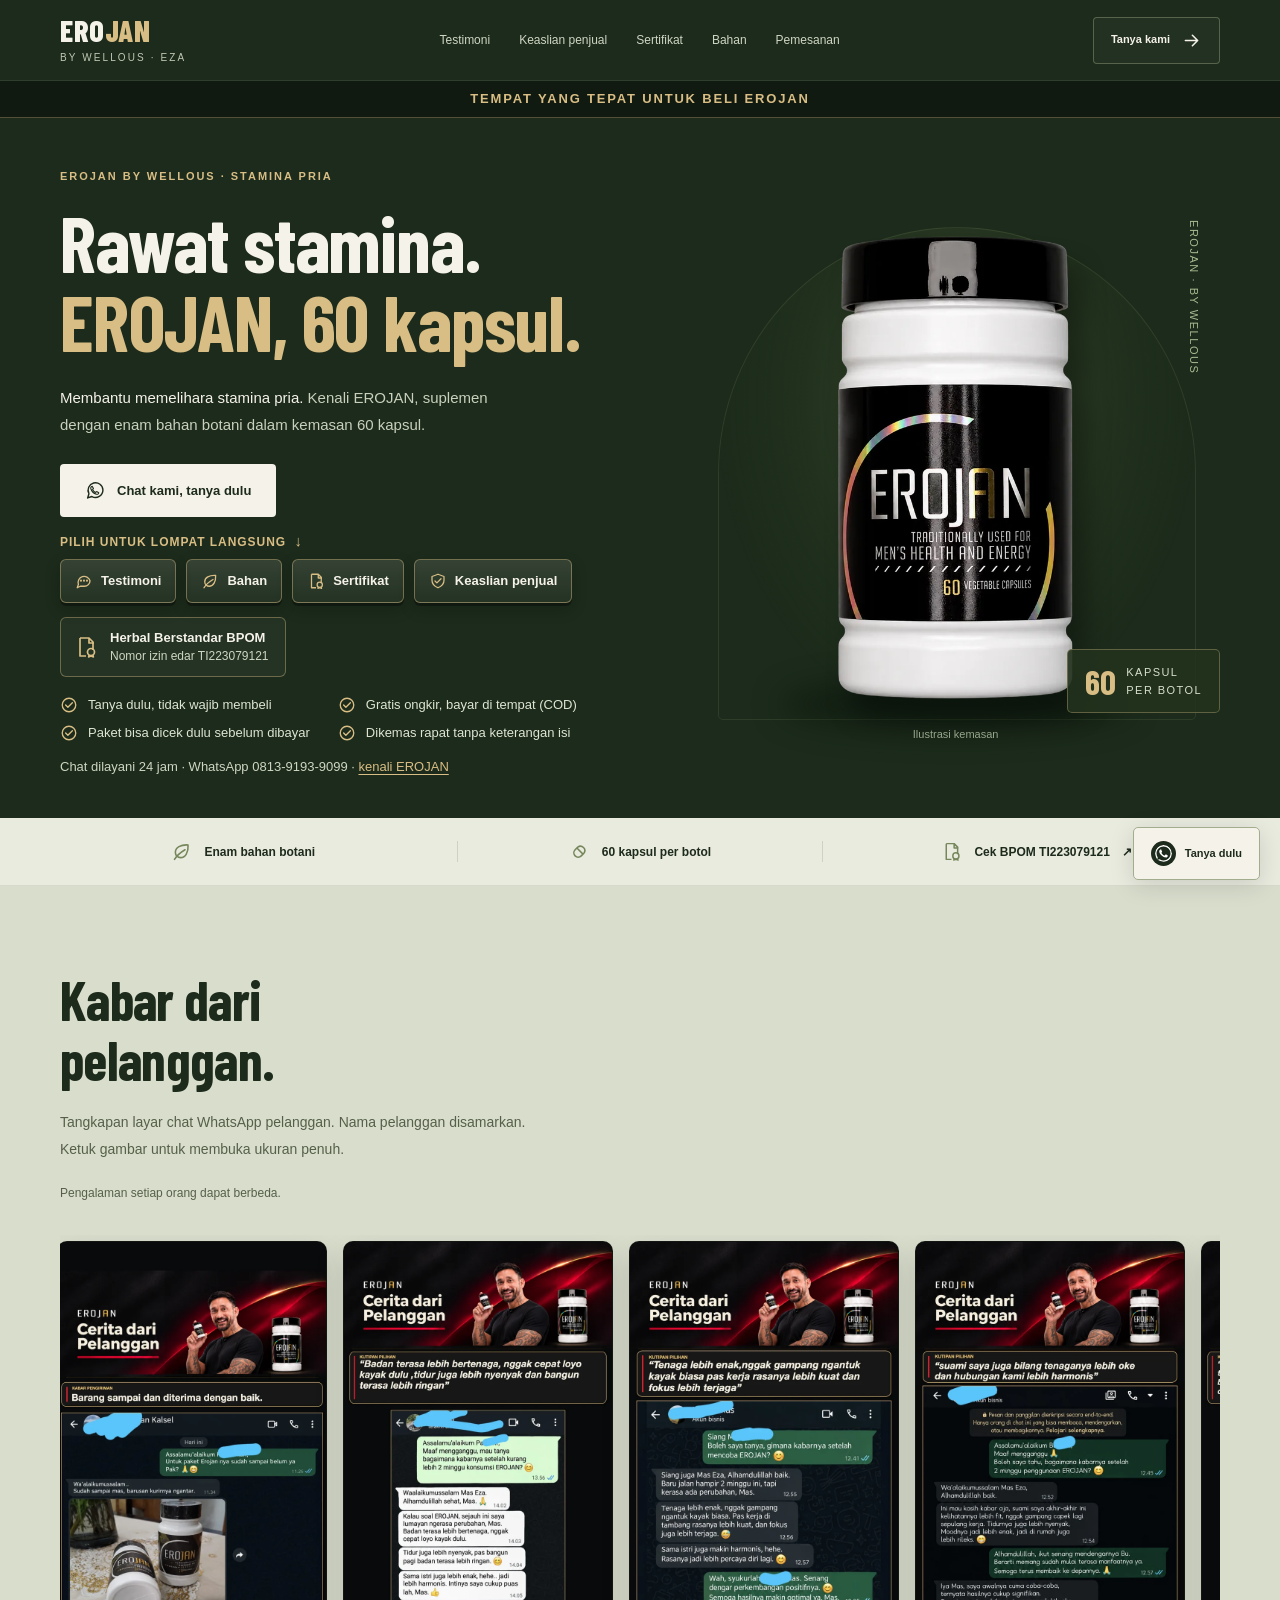
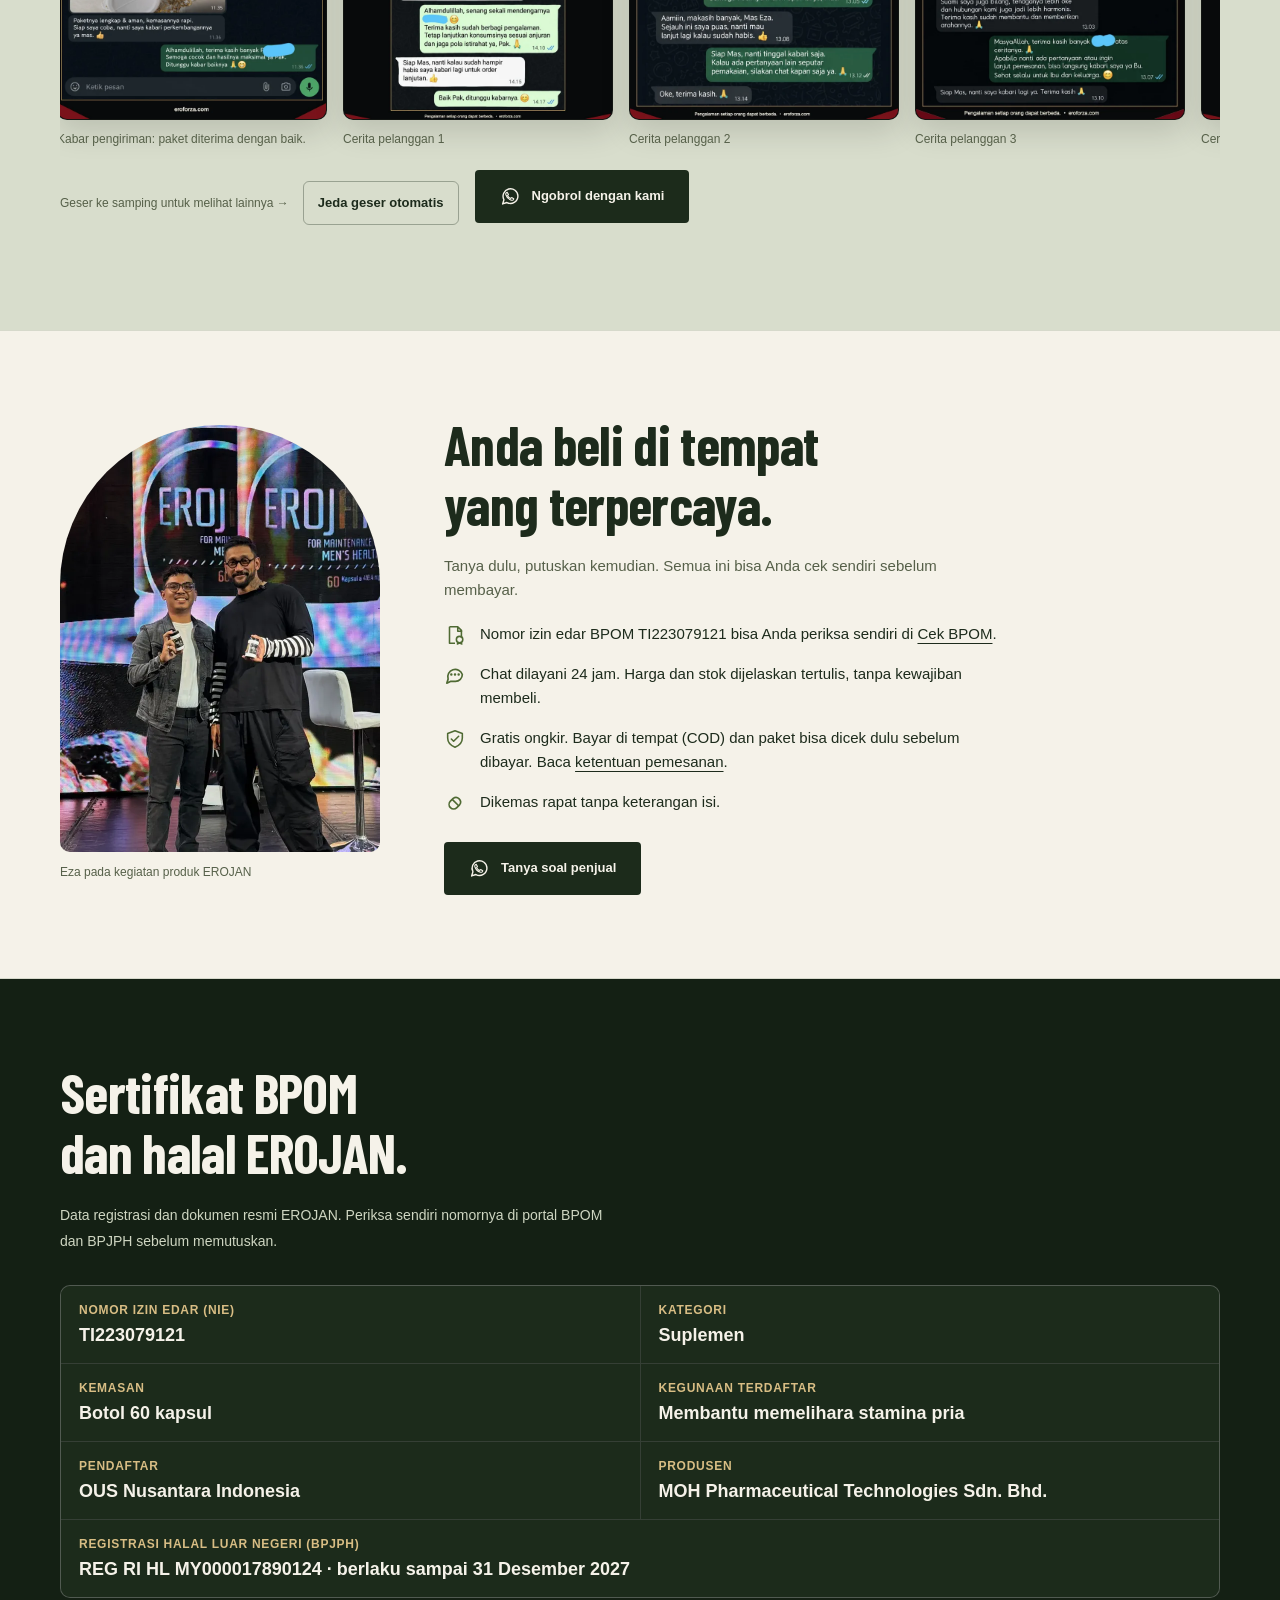
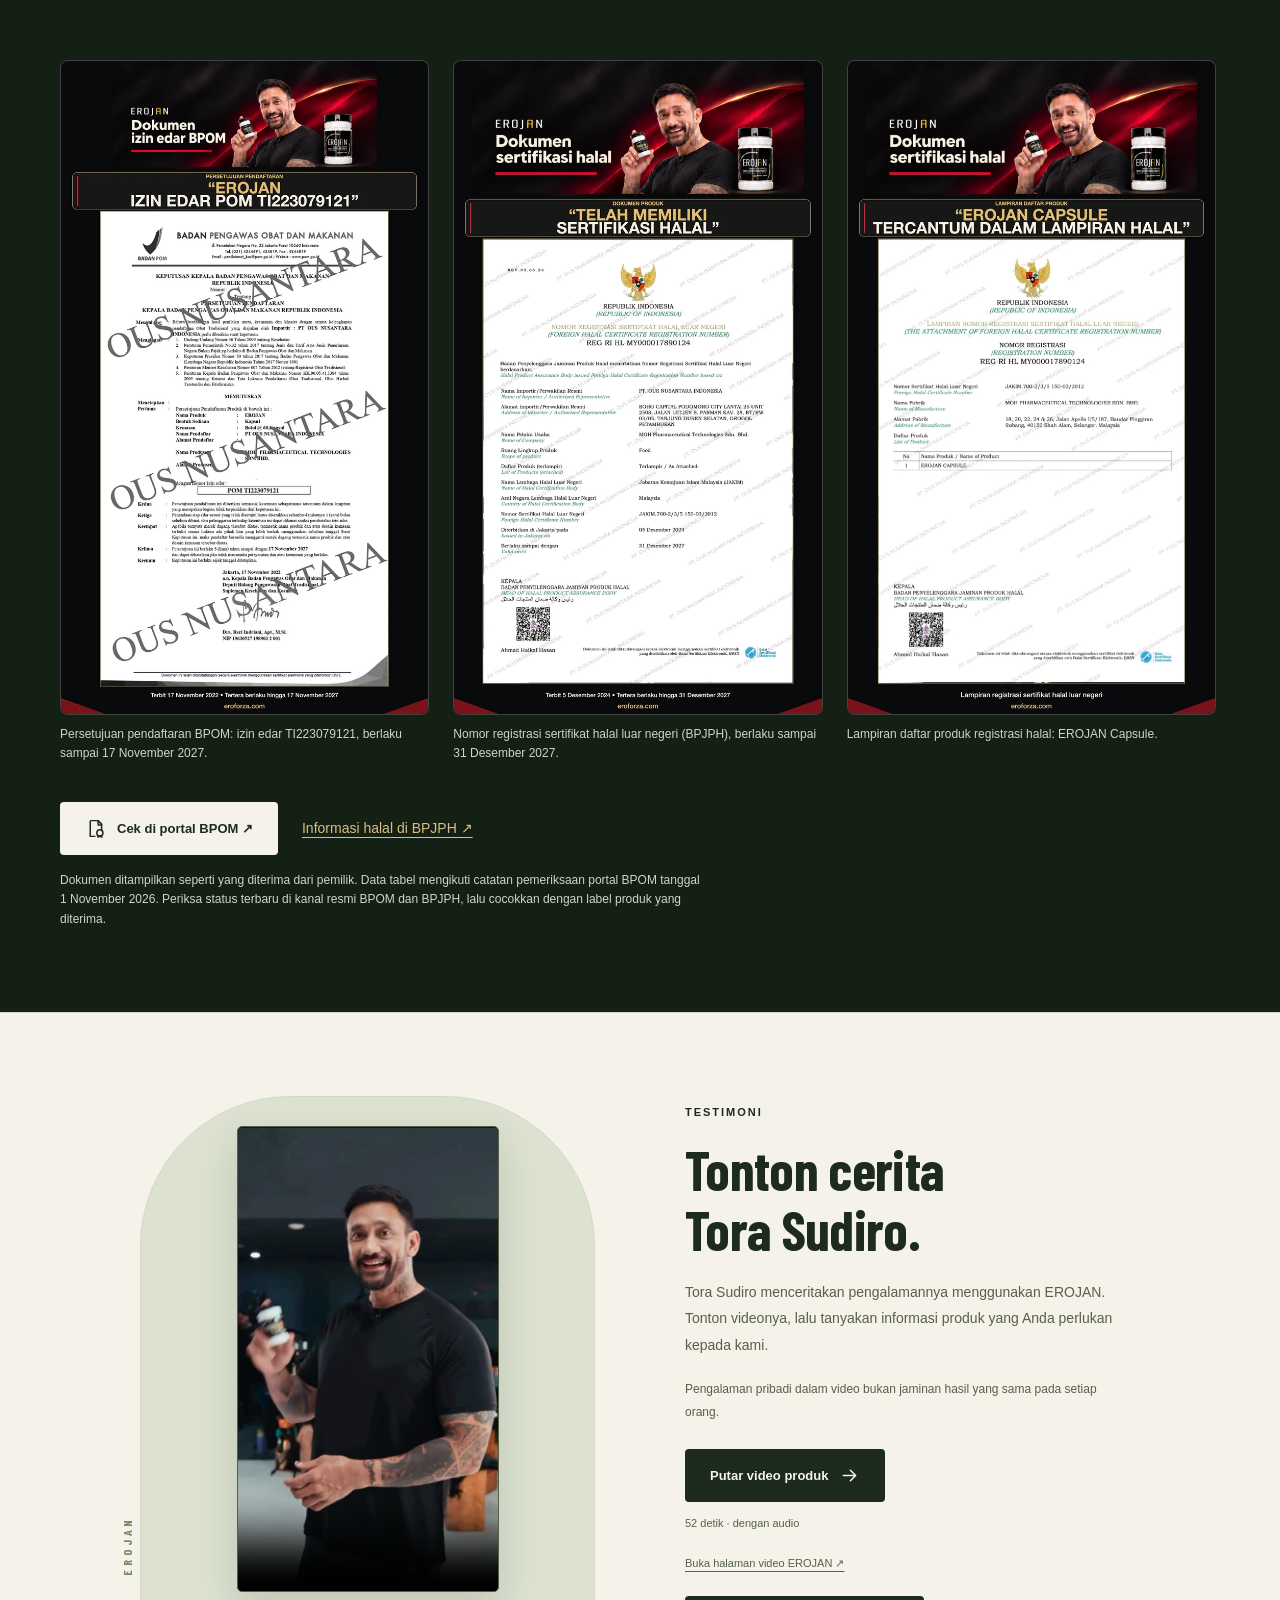
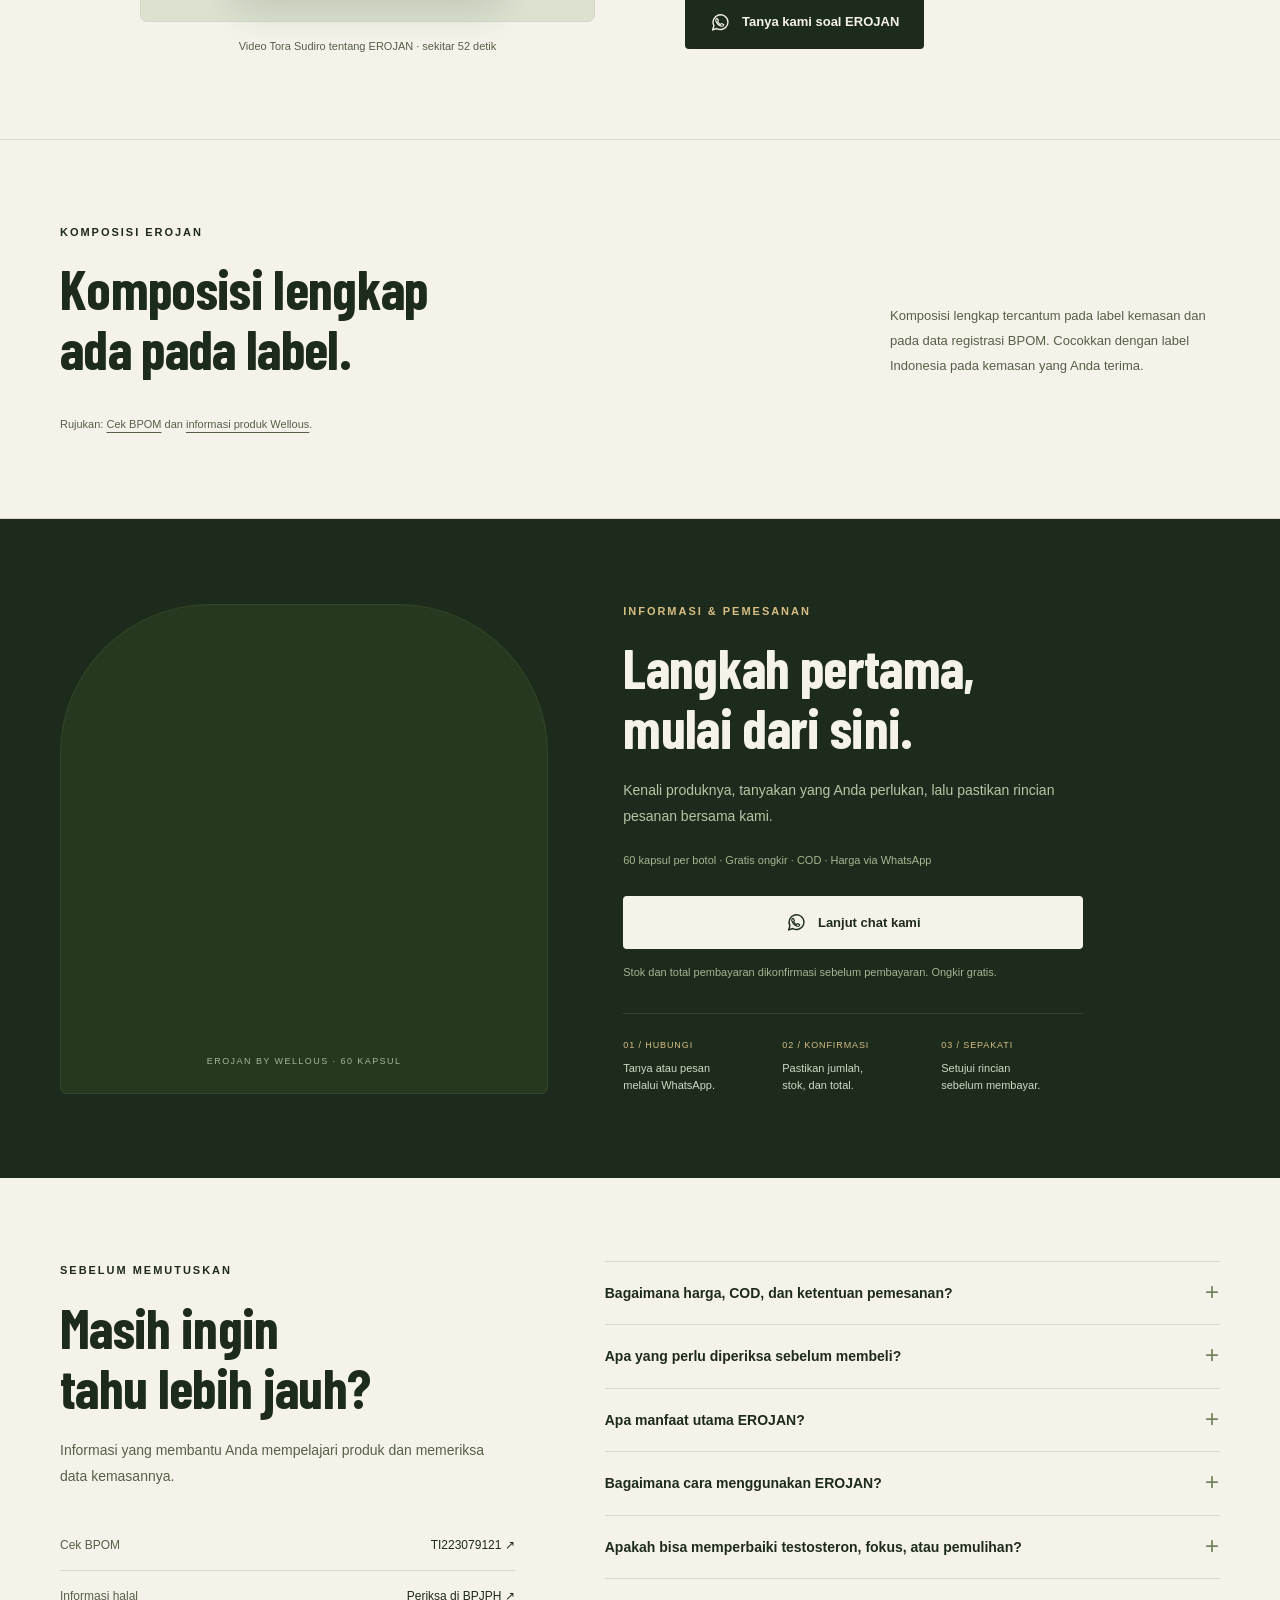
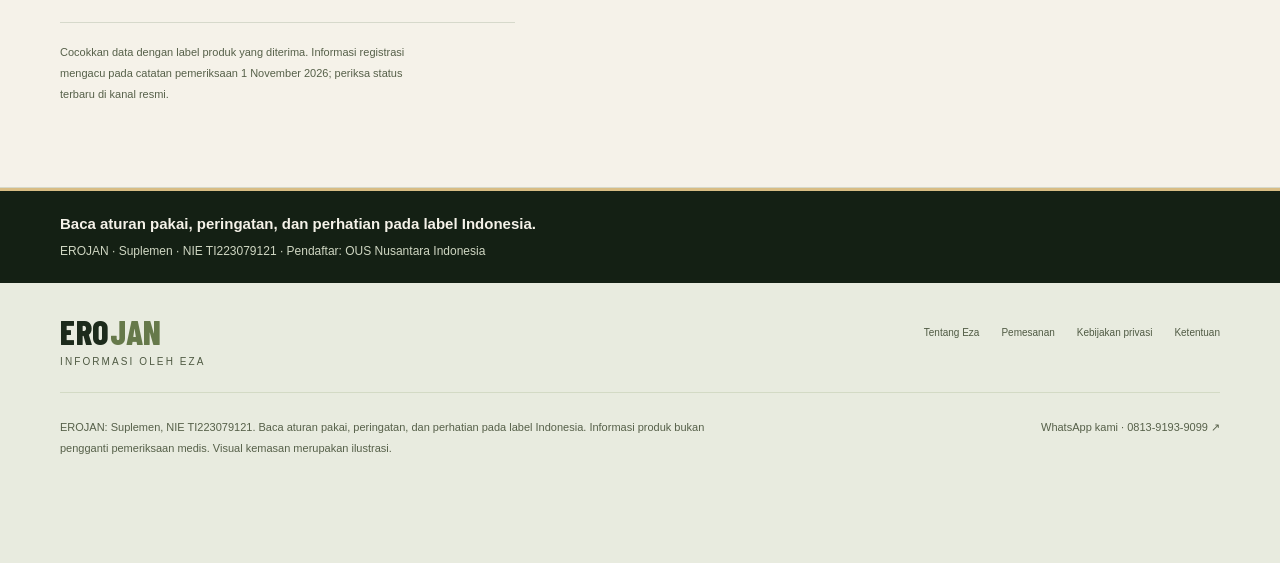
==== commit 2781b645: "Nomor WhatsApp kembali ke 0813-9193-9099 (6281391939099) atas permintaan pemilik Co-Authored-By: Cla" ====
--- a/erojan/1/index.html
+++ b/erojan/1/index.html
@@ -22,7 +22,7 @@
   <meta name="twitter:title" content="EROJAN by Wellous | Informasi Produk &amp; Pemesanan">
   <meta name="twitter:description" content="EROJAN by Wellous untuk membantu memelihara stamina pria. Kenali komposisi, tonton video Tora Sudiro, dan tanyakan informasi melalui WhatsApp kami.">
   <meta name="twitter:image" content="https://eroforza.com/assets/erojan-bottle.webp">
-  <script type="application/ld+json">{"@context":"https://schema.org","@graph":[{"@type":"WebSite","@id":"https://eroforza.com/#website","url":"https://eroforza.com/","name":"Eroforza — Informasi EROJAN oleh Eza","inLanguage":"id-ID","publisher":{"@id":"https://eroforza.com/tentang.html#eza"}},{"@type":"WebPage","@id":"https://eroforza.com/#webpage","url":"https://eroforza.com/","name":"EROJAN by Wellous | Informasi Produk & Pemesanan","isPartOf":{"@id":"https://eroforza.com/#website"},"about":{"@type":"Thing","name":"EROJAN by Wellous"},"inLanguage":"id-ID","video":{"@id":"https://eroforza.com/video.html#video"}},{"@type":"Person","@id":"https://eroforza.com/tentang.html#eza","name":"Eza","url":"https://eroforza.com/tentang.html","contactPoint":{"@type":"ContactPoint","telephone":"+62-896-8211-0081","contactType":"Informasi produk dan pemesanan","availableLanguage":"Indonesian"}},{"@type":"VideoObject","@id":"https://eroforza.com/video.html#video","name":"Video Tora Sudiro tentang EROJAN","description":"Video pengalaman pribadi Tora Sudiro mengenai EROJAN. Pengalaman dalam video bukan jaminan hasil yang sama.","thumbnailUrl":["https://eroforza.com/assets/video/erojan-tora-sudiro.jpg"],"uploadDate":"2026-10-27","duration":"PT52.034S","contentUrl":"https://eroforza.com/assets/video/erojan-tora-sudiro.mp4","inLanguage":"id-ID"},{"@type":"FAQPage","@id":"https://eroforza.com/#faq","inLanguage":"id-ID","isPartOf":{"@id":"https://eroforza.com/#webpage"},"mainEntity":[{"@type":"Question","name":"Bagaimana harga, COD, dan ketentuan pemesanan?","acceptedAnswer":{"@type":"Answer","text":"Hubungi kami melalui WhatsApp untuk informasi harga dan stok. Ongkir gratis, pembayaran bisa di tempat (COD), dan paket bisa dicek dulu sebelum dibayar. Pastikan rincian dan total pembayaran disepakati secara tertulis sebelum membayar. Baca panduan pemesanan dan ketentuan lengkap."}},{"@type":"Question","name":"Apa yang perlu diperiksa sebelum membeli?","acceptedAnswer":{"@type":"Answer","text":"Periksa kemasan, segel, label, nomor izin edar, komposisi, kode produksi, serta kedaluwarsa. Cocokkan identitas produk dengan kanal resmi dan minta rincian pesanan tertulis dari kami."}},{"@type":"Question","name":"Apa manfaat utama EROJAN?","acceptedAnswer":{"@type":"Answer","text":"EROJAN merupakan suplemen dengan kegunaan membantu memelihara stamina pria. Ikuti aturan pakai, peringatan, dan perhatian pada label Indonesia."}},{"@type":"Question","name":"Bagaimana cara menggunakan EROJAN?","acceptedAnswer":{"@type":"Answer","text":"Ikuti aturan pakai pada label Indonesia. Jangan melebihi aturan pakai. Jika memiliki kondisi medis atau sedang menggunakan obat lain, tanyakan kepada dokter atau apoteker sebelum menggunakan produk."}},{"@type":"Question","name":"Apakah bisa memperbaiki testosteron, fokus, atau pemulihan?","acceptedAnswer":{"@type":"Answer","text":"Bukti spesifik produk dalam materi yang diperiksa belum cukup untuk menjanjikan perbaikan testosteron, peningkatan fokus, atau percepatan pemulihan tubuh. Keluhan yang menetap perlu dinilai oleh tenaga kesehatan."}}]},{"@type":"Product","@id":"https://eroforza.com/#product","name":"EROJAN by Wellous","url":"https://eroforza.com/","brand":{"@type":"Brand","name":"Wellous"},"category":"Suplemen","description":"EROJAN adalah suplemen dengan kegunaan membantu memelihara stamina pria, kemasan botol 60 kapsul. Ikuti aturan pakai, peringatan, dan perhatian pada label Indonesia.","image":["https://eroforza.com/assets/erojan-bottle.webp"],"inLanguage":"id-ID","additionalProperty":[{"@type":"PropertyValue","name":"Nomor izin edar BPOM","value":"TI223079121"},{"@type":"PropertyValue","name":"Kemasan","value":"Botol 60 kapsul"}],"subjectOf":{"@id":"https://eroforza.com/video.html#video"}}]}</script>
+  <script type="application/ld+json">{"@context":"https://schema.org","@graph":[{"@type":"WebSite","@id":"https://eroforza.com/#website","url":"https://eroforza.com/","name":"Eroforza — Informasi EROJAN oleh Eza","inLanguage":"id-ID","publisher":{"@id":"https://eroforza.com/tentang.html#eza"}},{"@type":"WebPage","@id":"https://eroforza.com/#webpage","url":"https://eroforza.com/","name":"EROJAN by Wellous | Informasi Produk & Pemesanan","isPartOf":{"@id":"https://eroforza.com/#website"},"about":{"@type":"Thing","name":"EROJAN by Wellous"},"inLanguage":"id-ID","video":{"@id":"https://eroforza.com/video.html#video"}},{"@type":"Person","@id":"https://eroforza.com/tentang.html#eza","name":"Eza","url":"https://eroforza.com/tentang.html","contactPoint":{"@type":"ContactPoint","telephone":"+62-813-9193-9099","contactType":"Informasi produk dan pemesanan","availableLanguage":"Indonesian"}},{"@type":"VideoObject","@id":"https://eroforza.com/video.html#video","name":"Video Tora Sudiro tentang EROJAN","description":"Video pengalaman pribadi Tora Sudiro mengenai EROJAN. Pengalaman dalam video bukan jaminan hasil yang sama.","thumbnailUrl":["https://eroforza.com/assets/video/erojan-tora-sudiro.jpg"],"uploadDate":"2026-10-27","duration":"PT52.034S","contentUrl":"https://eroforza.com/assets/video/erojan-tora-sudiro.mp4","inLanguage":"id-ID"},{"@type":"FAQPage","@id":"https://eroforza.com/#faq","inLanguage":"id-ID","isPartOf":{"@id":"https://eroforza.com/#webpage"},"mainEntity":[{"@type":"Question","name":"Bagaimana harga, COD, dan ketentuan pemesanan?","acceptedAnswer":{"@type":"Answer","text":"Hubungi kami melalui WhatsApp untuk informasi harga dan stok. Ongkir gratis, pembayaran bisa di tempat (COD), dan paket bisa dicek dulu sebelum dibayar. Pastikan rincian dan total pembayaran disepakati secara tertulis sebelum membayar. Baca panduan pemesanan dan ketentuan lengkap."}},{"@type":"Question","name":"Apa yang perlu diperiksa sebelum membeli?","acceptedAnswer":{"@type":"Answer","text":"Periksa kemasan, segel, label, nomor izin edar, komposisi, kode produksi, serta kedaluwarsa. Cocokkan identitas produk dengan kanal resmi dan minta rincian pesanan tertulis dari kami."}},{"@type":"Question","name":"Apa manfaat utama EROJAN?","acceptedAnswer":{"@type":"Answer","text":"EROJAN merupakan suplemen dengan kegunaan membantu memelihara stamina pria. Ikuti aturan pakai, peringatan, dan perhatian pada label Indonesia."}},{"@type":"Question","name":"Bagaimana cara menggunakan EROJAN?","acceptedAnswer":{"@type":"Answer","text":"Ikuti aturan pakai pada label Indonesia. Jangan melebihi aturan pakai. Jika memiliki kondisi medis atau sedang menggunakan obat lain, tanyakan kepada dokter atau apoteker sebelum menggunakan produk."}},{"@type":"Question","name":"Apakah bisa memperbaiki testosteron, fokus, atau pemulihan?","acceptedAnswer":{"@type":"Answer","text":"Bukti spesifik produk dalam materi yang diperiksa belum cukup untuk menjanjikan perbaikan testosteron, peningkatan fokus, atau percepatan pemulihan tubuh. Keluhan yang menetap perlu dinilai oleh tenaga kesehatan."}}]},{"@type":"Product","@id":"https://eroforza.com/#product","name":"EROJAN by Wellous","url":"https://eroforza.com/","brand":{"@type":"Brand","name":"Wellous"},"category":"Suplemen","description":"EROJAN adalah suplemen dengan kegunaan membantu memelihara stamina pria, kemasan botol 60 kapsul. Ikuti aturan pakai, peringatan, dan perhatian pada label Indonesia.","image":["https://eroforza.com/assets/erojan-bottle.webp"],"inLanguage":"id-ID","additionalProperty":[{"@type":"PropertyValue","name":"Nomor izin edar BPOM","value":"TI223079121"},{"@type":"PropertyValue","name":"Kemasan","value":"Botol 60 kapsul"}],"subjectOf":{"@id":"https://eroforza.com/video.html#video"}}]}</script>
 <meta name="google-site-verification" content="LZf1OjLO3q_eCAP7fV5XMHIH5XS_ttx4I5mtoyTkKA8" />
 <link rel="stylesheet" href="/assets/redesign.css?v=20261110-conv14">
 <script src="/assets/redesign.js?v=20261110-conv14" defer></script>
@@ -37,7 +37,7 @@
   <header class="site-header"><div class="wrap header-inner">
     <a class="brand" href="#atas" aria-label="EROJAN, kembali ke atas">ERO<span>JAN</span><small>BY WELLOUS · EZA</small></a>
     <nav class="main-nav" aria-label="Navigasi utama"><a href="#testimoni">Testimoni</a><a href="#kenapa-eza">Keaslian penjual</a><a href="#sertifikat">Sertifikat</a><a href="#komposisi">Bahan</a><a href="#pemesanan">Pemesanan</a></nav>
-    <a class="button button-outline header-order" href="https://wa.me/6289682110081?text=Halo%2C%20saya%20mau%20tahu%20manfaat%20EROJAN%2060%20kapsul.%20Boleh%20sekalian%20info%20harga%20dan%20stoknya%3F%20Saya%20lihat%20dari%20website%20eroforza.com.%0A%0AAlamat%20pengiriman%20saya%3A%20">Tanya kami <svg class="icon" aria-hidden="true"><use href="/assets/erojan-icons.svg#arrow"></use></svg></a>
+    <a class="button button-outline header-order" href="https://wa.me/6281391939099?text=Halo%2C%20saya%20mau%20tahu%20manfaat%20EROJAN%2060%20kapsul.%20Boleh%20sekalian%20info%20harga%20dan%20stoknya%3F%20Saya%20lihat%20dari%20website%20eroforza.com.%0A%0AAlamat%20pengiriman%20saya%3A%20">Tanya kami <svg class="icon" aria-hidden="true"><use href="/assets/erojan-icons.svg#arrow"></use></svg></a>
   </div></header>
   <p class="top-notice">Tempat yang tepat untuk beli EROJAN</p>
   <main id="konten">
@@ -48,31 +48,31 @@
         <p class="hero-intro"><strong>Membantu memelihara stamina pria.</strong> Kenali EROJAN, suplemen dengan enam bahan botani dalam kemasan 60 kapsul.</p>
 
 
-        <div class="hero-actions"><a class="button button-light" href="https://wa.me/6289682110081?text=Halo%2C%20saya%20mau%20tahu%20manfaat%20EROJAN%2060%20kapsul.%20Boleh%20sekalian%20info%20harga%20dan%20stoknya%3F%20Saya%20lihat%20dari%20website%20eroforza.com.%0A%0AAlamat%20pengiriman%20saya%3A%20"><svg class="icon" aria-hidden="true"><use href="/assets/erojan-icons.svg#chat-phone"></use></svg>Chat kami, tanya dulu</a></div>
+        <div class="hero-actions"><a class="button button-light" href="https://wa.me/6281391939099?text=Halo%2C%20saya%20mau%20tahu%20manfaat%20EROJAN%2060%20kapsul.%20Boleh%20sekalian%20info%20harga%20dan%20stoknya%3F%20Saya%20lihat%20dari%20website%20eroforza.com.%0A%0AAlamat%20pengiriman%20saya%3A%20"><svg class="icon" aria-hidden="true"><use href="/assets/erojan-icons.svg#chat-phone"></use></svg>Chat kami, tanya dulu</a></div>
         <p class="hero-jump-label" id="hero-jump-label">Pilih untuk lompat langsung <span class="hero-jump-arrow" aria-hidden="true">↓</span></p>
         <nav class="hero-jump" aria-labelledby="hero-jump-label"><a href="#testimoni"><svg class="icon" aria-hidden="true"><use href="/assets/erojan-icons.svg#chat"></use></svg><span>Testimoni</span></a><a href="#komposisi"><svg class="icon" aria-hidden="true"><use href="/assets/erojan-icons.svg#leaf"></use></svg><span>Bahan</span></a><a href="#sertifikat"><svg class="icon" aria-hidden="true"><use href="/assets/erojan-icons.svg#certificate"></use></svg><span>Sertifikat</span></a><a href="#kenapa-eza"><svg class="icon" aria-hidden="true"><use href="/assets/erojan-icons.svg#shield"></use></svg><span>Keaslian penjual</span></a></nav>
         <div class="hero-proof"><svg class="icon" aria-hidden="true"><use href="/assets/erojan-icons.svg#certificate"></use></svg><span>Herbal Berstandar BPOM<small>Nomor izin edar TI223079121</small></span></div>
         <ul class="hero-assure" aria-label="Yang perlu Anda ketahui sebelum menghubungi"><li><svg class="icon" aria-hidden="true"><use href="/assets/erojan-icons.svg#check"></use></svg>Tanya dulu, tidak wajib membeli</li><li><svg class="icon" aria-hidden="true"><use href="/assets/erojan-icons.svg#check"></use></svg>Gratis ongkir, bayar di tempat (COD)</li><li><svg class="icon" aria-hidden="true"><use href="/assets/erojan-icons.svg#check"></use></svg>Paket bisa dicek dulu sebelum dibayar</li><li><svg class="icon" aria-hidden="true"><use href="/assets/erojan-icons.svg#check"></use></svg>Dikemas rapat tanpa keterangan isi</li></ul>
-        <p class="hero-seller">Chat dilayani 24 jam · WhatsApp 0896-8211-0081 · <a href="/tentang.html">kenali EROJAN</a></p>
+        <p class="hero-seller">Chat dilayani 24 jam · WhatsApp 0813-9193-9099 · <a href="/tentang.html">kenali EROJAN</a></p>
       </div>
       <figure class="hero-art"><span class="art-topline" aria-hidden="true">EROJAN · BY WELLOUS</span><img class="hero-bottle" src="/assets/erojan-cutout-800.webp" srcset="/assets/erojan-cutout-480.webp 480w, /assets/erojan-cutout-800.webp 800w, /assets/erojan-cutout-1200.webp 1200w" sizes="(max-width:720px) 70vw, 520px" width="1200" height="1310" alt="Ilustrasi kemasan botol EROJAN by Wellous" fetchpriority="high" decoding="async"><div class="art-seal"><strong>60</strong><span>KAPSUL<br>PER BOTOL</span></div><figcaption>Ilustrasi kemasan</figcaption></figure>
     </div></section>
     <section class="fact-bar" aria-label="Fakta singkat produk"><div class="wrap fact-grid"><div><svg class="icon" aria-hidden="true"><use href="/assets/erojan-icons.svg#leaf"></use></svg>Enam bahan botani</div><div class="fact-middle"><svg class="icon" aria-hidden="true"><use href="/assets/erojan-icons.svg#capsule"></use></svg>60 kapsul per botol</div><a href="#legalitas"><svg class="icon" aria-hidden="true"><use href="/assets/erojan-icons.svg#certificate"></use></svg>Cek BPOM TI223079121 <span aria-hidden="true">↗</span></a></div></section>
-    <section class="section kabar" id="kabar" aria-labelledby="kabar-heading"><span id="testimoni"></span><div class="wrap"><div class="kabar-head"><h2 class="section-title" id="kabar-heading">Kabar dari<br>pelanggan.</h2><p class="section-intro">Tangkapan layar chat WhatsApp pelanggan. Nama pelanggan disamarkan. Ketuk gambar untuk membuka ukuran penuh.</p><p class="video-personal-note">Pengalaman setiap orang dapat berbeda.</p></div><ul class="kabar-track" tabindex="0" aria-label="Tangkapan layar chat pelanggan, geser ke samping"><li><figure><a href="/assets/testimoni/pengiriman-03-1080.webp" target="_blank" rel="noopener noreferrer" aria-label="Buka tangkapan layar ukuran penuh"><img src="/assets/testimoni/pengiriman-03-720.webp" width="720" height="1280" alt="Tangkapan layar chat WhatsApp pelanggan: kabar paket EROJAN sudah sampai" loading="lazy" decoding="async"></a><figcaption>Kabar pengiriman: paket diterima dengan baik.</figcaption></figure></li><li><figure><a href="/assets/testimoni/testimoni-06-1080.webp" target="_blank" rel="noopener noreferrer" aria-label="Buka tangkapan layar ukuran penuh"><img src="/assets/testimoni/testimoni-06-720.webp" width="720" height="1280" alt="Tangkapan layar chat WhatsApp pelanggan EROJAN, cerita pelanggan 1" loading="lazy" decoding="async"></a><figcaption>Cerita pelanggan 1</figcaption></figure></li><li><figure><a href="/assets/testimoni/testimoni-07-1080.webp" target="_blank" rel="noopener noreferrer" aria-label="Buka tangkapan layar ukuran penuh"><img src="/assets/testimoni/testimoni-07-720.webp" width="720" height="1280" alt="Tangkapan layar chat WhatsApp pelanggan EROJAN, cerita pelanggan 2" loading="lazy" decoding="async"></a><figcaption>Cerita pelanggan 2</figcaption></figure></li><li><figure><a href="/assets/testimoni/testimoni-01-1080.webp" target="_blank" rel="noopener noreferrer" aria-label="Buka tangkapan layar ukuran penuh"><img src="/assets/testimoni/testimoni-01-720.webp" width="720" height="1280" alt="Tangkapan layar chat WhatsApp pelanggan EROJAN, cerita pelanggan 3" loading="lazy" decoding="async"></a><figcaption>Cerita pelanggan 3</figcaption></figure></li><li><figure><a href="/assets/testimoni/testimoni-05-1080.webp" target="_blank" rel="noopener noreferrer" aria-label="Buka tangkapan layar ukuran penuh"><img src="/assets/testimoni/testimoni-05-720.webp" width="720" height="1280" alt="Tangkapan layar chat WhatsApp pelanggan EROJAN, cerita pelanggan 4" loading="lazy" decoding="async"></a><figcaption>Cerita pelanggan 4</figcaption></figure></li></ul><p class="kabar-hint" aria-hidden="true">Geser ke samping untuk melihat lainnya →</p><a class="button button-olive kabar-cta" href="https://wa.me/6289682110081?text=Halo%2C%20saya%20mau%20tahu%20manfaat%20EROJAN%2060%20kapsul.%20Boleh%20sekalian%20info%20harga%20dan%20stoknya%3F%20Saya%20lihat%20dari%20website%20eroforza.com.%0A%0AAlamat%20pengiriman%20saya%3A%20"><svg class="icon" aria-hidden="true"><use href="/assets/erojan-icons.svg#chat-phone"></use></svg>Ngobrol dengan kami</a></div></section>
-    <section class="section assurance" id="kenapa-eza" aria-labelledby="assurance-heading"><div class="wrap assurance-grid"><figure class="assurance-photo"><img src="/assets/eza-erojan-event-640.webp" width="640" height="1138" alt="Eza pada kegiatan produk EROJAN" loading="lazy" decoding="async"><figcaption>Eza pada kegiatan produk EROJAN</figcaption></figure><div class="assurance-copy"><h2 class="section-title" id="assurance-heading">Anda beli di tempat<br>yang terpercaya.</h2><p class="assurance-lead">Tanya dulu, putuskan kemudian. Semua ini bisa Anda cek sendiri sebelum membayar.</p><ul class="assurance-list"><li><svg class="icon" aria-hidden="true"><use href="/assets/erojan-icons.svg#certificate"></use></svg><span>Nomor izin edar BPOM TI223079121 bisa Anda periksa sendiri di <a class="text-link" href="https://cekbpom.pom.go.id/all-produk?query=TI223079121" target="_blank" rel="noopener noreferrer">Cek BPOM</a>.</span></li><li><svg class="icon" aria-hidden="true"><use href="/assets/erojan-icons.svg#chat"></use></svg><span>Chat dilayani 24 jam. Harga dan stok dijelaskan tertulis, tanpa kewajiban membeli.</span></li><li><svg class="icon" aria-hidden="true"><use href="/assets/erojan-icons.svg#shield"></use></svg><span>Gratis ongkir. Bayar di tempat (COD) dan paket bisa dicek dulu sebelum dibayar. Baca <a class="text-link" href="/ketentuan.html">ketentuan pemesanan</a>.</span></li><li><svg class="icon" aria-hidden="true"><use href="/assets/erojan-icons.svg#capsule"></use></svg><span>Dikemas rapat tanpa keterangan isi.</span></li></ul><a class="button button-olive" href="https://wa.me/6289682110081?text=Halo%2C%20saya%20mau%20tahu%20manfaat%20EROJAN%2060%20kapsul.%20Boleh%20sekalian%20info%20harga%20dan%20stoknya%3F%20Saya%20lihat%20dari%20website%20eroforza.com.%0A%0AAlamat%20pengiriman%20saya%3A%20"><svg class="icon" aria-hidden="true"><use href="/assets/erojan-icons.svg#chat-phone"></use></svg>Tanya soal penjual</a></div></div></section>
+    <section class="section kabar" id="kabar" aria-labelledby="kabar-heading"><span id="testimoni"></span><div class="wrap"><div class="kabar-head"><h2 class="section-title" id="kabar-heading">Kabar dari<br>pelanggan.</h2><p class="section-intro">Tangkapan layar chat WhatsApp pelanggan. Nama pelanggan disamarkan. Ketuk gambar untuk membuka ukuran penuh.</p><p class="video-personal-note">Pengalaman setiap orang dapat berbeda.</p></div><ul class="kabar-track" tabindex="0" aria-label="Tangkapan layar chat pelanggan, geser ke samping"><li><figure><a href="/assets/testimoni/pengiriman-03-1080.webp" target="_blank" rel="noopener noreferrer" aria-label="Buka tangkapan layar ukuran penuh"><img src="/assets/testimoni/pengiriman-03-720.webp" width="720" height="1280" alt="Tangkapan layar chat WhatsApp pelanggan: kabar paket EROJAN sudah sampai" loading="lazy" decoding="async"></a><figcaption>Kabar pengiriman: paket diterima dengan baik.</figcaption></figure></li><li><figure><a href="/assets/testimoni/testimoni-06-1080.webp" target="_blank" rel="noopener noreferrer" aria-label="Buka tangkapan layar ukuran penuh"><img src="/assets/testimoni/testimoni-06-720.webp" width="720" height="1280" alt="Tangkapan layar chat WhatsApp pelanggan EROJAN, cerita pelanggan 1" loading="lazy" decoding="async"></a><figcaption>Cerita pelanggan 1</figcaption></figure></li><li><figure><a href="/assets/testimoni/testimoni-07-1080.webp" target="_blank" rel="noopener noreferrer" aria-label="Buka tangkapan layar ukuran penuh"><img src="/assets/testimoni/testimoni-07-720.webp" width="720" height="1280" alt="Tangkapan layar chat WhatsApp pelanggan EROJAN, cerita pelanggan 2" loading="lazy" decoding="async"></a><figcaption>Cerita pelanggan 2</figcaption></figure></li><li><figure><a href="/assets/testimoni/testimoni-01-1080.webp" target="_blank" rel="noopener noreferrer" aria-label="Buka tangkapan layar ukuran penuh"><img src="/assets/testimoni/testimoni-01-720.webp" width="720" height="1280" alt="Tangkapan layar chat WhatsApp pelanggan EROJAN, cerita pelanggan 3" loading="lazy" decoding="async"></a><figcaption>Cerita pelanggan 3</figcaption></figure></li><li><figure><a href="/assets/testimoni/testimoni-05-1080.webp" target="_blank" rel="noopener noreferrer" aria-label="Buka tangkapan layar ukuran penuh"><img src="/assets/testimoni/testimoni-05-720.webp" width="720" height="1280" alt="Tangkapan layar chat WhatsApp pelanggan EROJAN, cerita pelanggan 4" loading="lazy" decoding="async"></a><figcaption>Cerita pelanggan 4</figcaption></figure></li></ul><p class="kabar-hint" aria-hidden="true">Geser ke samping untuk melihat lainnya →</p><a class="button button-olive kabar-cta" href="https://wa.me/6281391939099?text=Halo%2C%20saya%20mau%20tahu%20manfaat%20EROJAN%2060%20kapsul.%20Boleh%20sekalian%20info%20harga%20dan%20stoknya%3F%20Saya%20lihat%20dari%20website%20eroforza.com.%0A%0AAlamat%20pengiriman%20saya%3A%20"><svg class="icon" aria-hidden="true"><use href="/assets/erojan-icons.svg#chat-phone"></use></svg>Ngobrol dengan kami</a></div></section>
+    <section class="section assurance" id="kenapa-eza" aria-labelledby="assurance-heading"><div class="wrap assurance-grid"><figure class="assurance-photo"><img src="/assets/eza-erojan-event-640.webp" width="640" height="1138" alt="Eza pada kegiatan produk EROJAN" loading="lazy" decoding="async"><figcaption>Eza pada kegiatan produk EROJAN</figcaption></figure><div class="assurance-copy"><h2 class="section-title" id="assurance-heading">Anda beli di tempat<br>yang terpercaya.</h2><p class="assurance-lead">Tanya dulu, putuskan kemudian. Semua ini bisa Anda cek sendiri sebelum membayar.</p><ul class="assurance-list"><li><svg class="icon" aria-hidden="true"><use href="/assets/erojan-icons.svg#certificate"></use></svg><span>Nomor izin edar BPOM TI223079121 bisa Anda periksa sendiri di <a class="text-link" href="https://cekbpom.pom.go.id/all-produk?query=TI223079121" target="_blank" rel="noopener noreferrer">Cek BPOM</a>.</span></li><li><svg class="icon" aria-hidden="true"><use href="/assets/erojan-icons.svg#chat"></use></svg><span>Chat dilayani 24 jam. Harga dan stok dijelaskan tertulis, tanpa kewajiban membeli.</span></li><li><svg class="icon" aria-hidden="true"><use href="/assets/erojan-icons.svg#shield"></use></svg><span>Gratis ongkir. Bayar di tempat (COD) dan paket bisa dicek dulu sebelum dibayar. Baca <a class="text-link" href="/ketentuan.html">ketentuan pemesanan</a>.</span></li><li><svg class="icon" aria-hidden="true"><use href="/assets/erojan-icons.svg#capsule"></use></svg><span>Dikemas rapat tanpa keterangan isi.</span></li></ul><a class="button button-olive" href="https://wa.me/6281391939099?text=Halo%2C%20saya%20mau%20tahu%20manfaat%20EROJAN%2060%20kapsul.%20Boleh%20sekalian%20info%20harga%20dan%20stoknya%3F%20Saya%20lihat%20dari%20website%20eroforza.com.%0A%0AAlamat%20pengiriman%20saya%3A%20"><svg class="icon" aria-hidden="true"><use href="/assets/erojan-icons.svg#chat-phone"></use></svg>Tanya soal penjual</a></div></div></section>
     <section class="section sertifikat" id="sertifikat" aria-labelledby="sertifikat-heading"><div class="wrap"><div class="sertifikat-head"><h2 class="section-title" id="sertifikat-heading">Sertifikat BPOM<br>dan halal EROJAN.</h2><p class="section-intro">Data registrasi dan dokumen resmi EROJAN. Periksa sendiri nomornya di portal BPOM dan BPJPH sebelum memutuskan.</p></div><div class="sertifikat-grid"><dl class="sertifikat-data"><div><dt>Nomor izin edar (NIE)</dt><dd>TI223079121</dd></div><div><dt>Kategori</dt><dd>Suplemen</dd></div><div><dt>Kemasan</dt><dd>Botol 60 kapsul</dd></div><div><dt>Kegunaan terdaftar</dt><dd>Membantu memelihara stamina pria</dd></div><div><dt>Pendaftar</dt><dd>OUS Nusantara Indonesia</dd></div><div><dt>Produsen</dt><dd>MOH Pharmaceutical Technologies Sdn. Bhd.</dd></div><div><dt>Registrasi halal luar negeri (BPJPH)</dt><dd>REG RI HL MY000017890124 · berlaku sampai 31 Desember 2027</dd></div></dl><ul class="sertifikat-gallery" tabindex="0" aria-label="Dokumen sertifikat, geser ke samping"><li><figure><a href="/assets/sertifikat/izin-edar-bpom-1440.webp" target="_blank" rel="noopener noreferrer" aria-label="Buka dokumen ukuran penuh"><img src="/assets/sertifikat/izin-edar-bpom-720.webp" width="720" height="1280" alt="Dokumen persetujuan pendaftaran BPOM untuk EROJAN dengan nomor izin edar TI223079121" loading="lazy" decoding="async"></a><figcaption>Persetujuan pendaftaran BPOM: izin edar TI223079121, berlaku sampai 17 November 2027.</figcaption></figure></li><li><figure><a href="/assets/sertifikat/halal-registrasi-1440.webp" target="_blank" rel="noopener noreferrer" aria-label="Buka dokumen ukuran penuh"><img src="/assets/sertifikat/halal-registrasi-720.webp" width="720" height="1280" alt="Dokumen nomor registrasi sertifikat halal luar negeri BPJPH untuk produk EROJAN" loading="lazy" decoding="async"></a><figcaption>Nomor registrasi sertifikat halal luar negeri (BPJPH), berlaku sampai 31 Desember 2027.</figcaption></figure></li><li><figure><a href="/assets/sertifikat/halal-lampiran-1440.webp" target="_blank" rel="noopener noreferrer" aria-label="Buka dokumen ukuran penuh"><img src="/assets/sertifikat/halal-lampiran-720.webp" width="720" height="1280" alt="Lampiran daftar produk pada registrasi sertifikat halal luar negeri, memuat EROJAN Capsule" loading="lazy" decoding="async"></a><figcaption>Lampiran daftar produk registrasi halal: EROJAN Capsule.</figcaption></figure></li></ul><p class="sertifikat-hint" aria-hidden="true">Ketuk dokumen untuk membuka ukuran penuh.</p></div><div class="sertifikat-actions"><a class="button button-light" href="https://cekbpom.pom.go.id/all-produk?query=TI223079121" target="_blank" rel="noopener noreferrer"><svg class="icon" aria-hidden="true"><use href="/assets/erojan-icons.svg#certificate"></use></svg>Cek di portal BPOM ↗</a><a class="text-link sertifikat-halal" href="https://bpjph.halal.go.id/cari/produk-halal-ln?produk=EROJAN" target="_blank" rel="noopener noreferrer">Informasi halal di BPJPH ↗</a></div><p class="sertifikat-note">Dokumen ditampilkan seperti yang diterima dari pemilik. Data tabel mengikuti catatan pemeriksaan portal BPOM tanggal 1 November 2026. Periksa status terbaru di kanal resmi BPOM dan BPJPH, lalu cocokkan dengan label produk yang diterima.</p></div></section>
     <section class="section video-section" id="video" aria-labelledby="video-heading"><div class="wrap video-grid">
       <div class="video-media"><div class="video-stage"><video id="product-video" class="product-video" controls playsinline preload="metadata" width="720" height="1280" poster="/assets/video/erojan-tora-sudiro.jpg" aria-label="Video Tora Sudiro tentang EROJAN"><source src="/assets/video/erojan-tora-sudiro.mp4" type="video/mp4">Browser Anda tidak mendukung pemutar video. <a href="/assets/video/erojan-tora-sudiro.mp4">Buka video EROJAN</a>.</video></div><p class="video-caption">Video Tora Sudiro tentang EROJAN · sekitar 52 detik</p></div>
-      <div class="video-copy"><p class="kicker">TESTIMONI</p><h2 class="section-title" id="video-heading">Tonton cerita<br>Tora Sudiro.</h2><p class="section-intro">Tora Sudiro menceritakan pengalamannya menggunakan EROJAN. Tonton videonya, lalu tanyakan informasi produk yang Anda perlukan kepada kami.</p><p class="video-personal-note">Pengalaman pribadi dalam video bukan jaminan hasil yang sama pada setiap orang.</p><button id="video-play" class="button button-olive" type="button" aria-controls="product-video" aria-pressed="false"><span>Putar video produk</span><svg class="icon" aria-hidden="true"><use href="/assets/erojan-icons.svg#arrow"></use></svg></button><small class="play-note" id="video-status" role="status" aria-live="polite">52 detik · dengan audio</small><p class="source-note"><a class="text-link" href="/video.html">Buka halaman video EROJAN ↗</a></p><a class="button button-olive video-cta" href="https://wa.me/6289682110081?text=Halo%2C%20saya%20mau%20tahu%20manfaat%20EROJAN%2060%20kapsul.%20Boleh%20sekalian%20info%20harga%20dan%20stoknya%3F%20Saya%20lihat%20dari%20website%20eroforza.com.%0A%0AAlamat%20pengiriman%20saya%3A%20"><svg class="icon" aria-hidden="true"><use href="/assets/erojan-icons.svg#chat-phone"></use></svg>Tanya kami soal EROJAN</a></div>
+      <div class="video-copy"><p class="kicker">TESTIMONI</p><h2 class="section-title" id="video-heading">Tonton cerita<br>Tora Sudiro.</h2><p class="section-intro">Tora Sudiro menceritakan pengalamannya menggunakan EROJAN. Tonton videonya, lalu tanyakan informasi produk yang Anda perlukan kepada kami.</p><p class="video-personal-note">Pengalaman pribadi dalam video bukan jaminan hasil yang sama pada setiap orang.</p><button id="video-play" class="button button-olive" type="button" aria-controls="product-video" aria-pressed="false"><span>Putar video produk</span><svg class="icon" aria-hidden="true"><use href="/assets/erojan-icons.svg#arrow"></use></svg></button><small class="play-note" id="video-status" role="status" aria-live="polite">52 detik · dengan audio</small><p class="source-note"><a class="text-link" href="/video.html">Buka halaman video EROJAN ↗</a></p><a class="button button-olive video-cta" href="https://wa.me/6281391939099?text=Halo%2C%20saya%20mau%20tahu%20manfaat%20EROJAN%2060%20kapsul.%20Boleh%20sekalian%20info%20harga%20dan%20stoknya%3F%20Saya%20lihat%20dari%20website%20eroforza.com.%0A%0AAlamat%20pengiriman%20saya%3A%20"><svg class="icon" aria-hidden="true"><use href="/assets/erojan-icons.svg#chat-phone"></use></svg>Tanya kami soal EROJAN</a></div>
     </div></section>
     
     <section class="section ingredients" id="komposisi" aria-labelledby="ingredients-heading"><div class="wrap"><div class="section-topline"><div><p class="kicker">KOMPOSISI EROJAN</p><h2 class="section-title" id="ingredients-heading">Komposisi lengkap<br>ada pada label.</h2></div><p>Komposisi lengkap tercantum pada label kemasan dan pada data registrasi BPOM. Cocokkan dengan label Indonesia pada kemasan yang Anda terima.</p></div><p class="source-note">Rujukan: <a class="text-link" href="https://cekbpom.pom.go.id/all-produk?query=TI223079121" target="_blank" rel="noopener noreferrer">Cek BPOM</a> dan <a class="text-link" href="https://www.wellous.com/product/erojan/" target="_blank" rel="noopener noreferrer">informasi produk Wellous</a>.</p></div></section>
-    <section class="section order-section" id="pemesanan" aria-labelledby="order-heading"><div class="wrap order-card"><div class="order-visual"><img src="/assets/erojan-cutout-800.webp" srcset="/assets/erojan-cutout-480.webp 480w, /assets/erojan-cutout-800.webp 800w, /assets/erojan-cutout-1200.webp 1200w" sizes="(max-width:720px) 70vw, 420px" width="1200" height="1310" alt="Ilustrasi botol EROJAN berisi 60 kapsul" loading="lazy" decoding="async"><span class="order-visual-note">EROJAN BY WELLOUS · 60 KAPSUL</span></div><div class="order-copy"><p class="kicker gold">INFORMASI & PEMESANAN</p><h2 class="section-title" id="order-heading">Langkah pertama,<br>mulai dari sini.</h2><p>Kenali produknya, tanyakan yang Anda perlukan, lalu pastikan rincian pesanan bersama kami.</p><div class="order-includes">60 kapsul per botol · Gratis ongkir · COD · Harga via WhatsApp</div><a class="button button-light order-button" href="https://wa.me/6289682110081?text=Halo%2C%20saya%20mau%20tahu%20manfaat%20EROJAN%2060%20kapsul.%20Boleh%20sekalian%20info%20harga%20dan%20stoknya%3F%20Saya%20lihat%20dari%20website%20eroforza.com.%0A%0AAlamat%20pengiriman%20saya%3A%20"><svg class="icon" aria-hidden="true"><use href="/assets/erojan-icons.svg#chat-phone"></use></svg>Lanjut chat kami</a><p class="order-footnote">Stok dan total pembayaran dikonfirmasi sebelum pembayaran. Ongkir gratis.</p><div class="order-steps" aria-label="Alur pemesanan"><div><span>01 / HUBUNGI</span><strong>Tanya atau pesan<br>melalui WhatsApp.</strong></div><div><span>02 / KONFIRMASI</span><strong>Pastikan jumlah,<br>stok, dan total.</strong></div><div><span>03 / SEPAKATI</span><strong>Setujui rincian<br>sebelum membayar.</strong></div></div></div></div></section>
+    <section class="section order-section" id="pemesanan" aria-labelledby="order-heading"><div class="wrap order-card"><div class="order-visual"><img src="/assets/erojan-cutout-800.webp" srcset="/assets/erojan-cutout-480.webp 480w, /assets/erojan-cutout-800.webp 800w, /assets/erojan-cutout-1200.webp 1200w" sizes="(max-width:720px) 70vw, 420px" width="1200" height="1310" alt="Ilustrasi botol EROJAN berisi 60 kapsul" loading="lazy" decoding="async"><span class="order-visual-note">EROJAN BY WELLOUS · 60 KAPSUL</span></div><div class="order-copy"><p class="kicker gold">INFORMASI & PEMESANAN</p><h2 class="section-title" id="order-heading">Langkah pertama,<br>mulai dari sini.</h2><p>Kenali produknya, tanyakan yang Anda perlukan, lalu pastikan rincian pesanan bersama kami.</p><div class="order-includes">60 kapsul per botol · Gratis ongkir · COD · Harga via WhatsApp</div><a class="button button-light order-button" href="https://wa.me/6281391939099?text=Halo%2C%20saya%20mau%20tahu%20manfaat%20EROJAN%2060%20kapsul.%20Boleh%20sekalian%20info%20harga%20dan%20stoknya%3F%20Saya%20lihat%20dari%20website%20eroforza.com.%0A%0AAlamat%20pengiriman%20saya%3A%20"><svg class="icon" aria-hidden="true"><use href="/assets/erojan-icons.svg#chat-phone"></use></svg>Lanjut chat kami</a><p class="order-footnote">Stok dan total pembayaran dikonfirmasi sebelum pembayaran. Ongkir gratis.</p><div class="order-steps" aria-label="Alur pemesanan"><div><span>01 / HUBUNGI</span><strong>Tanya atau pesan<br>melalui WhatsApp.</strong></div><div><span>02 / KONFIRMASI</span><strong>Pastikan jumlah,<br>stok, dan total.</strong></div><div><span>03 / SEPAKATI</span><strong>Setujui rincian<br>sebelum membayar.</strong></div></div></div></div></section>
     <section class="section" id="legalitas" aria-labelledby="faq-heading"><div class="wrap info-grid"><div><p class="kicker">SEBELUM MEMUTUSKAN</p><h2 class="section-title" id="faq-heading">Masih ingin<br>tahu lebih jauh?</h2><p class="section-intro">Informasi yang membantu Anda mempelajari produk dan memeriksa data kemasannya.</p><div class="registry-links"><a href="https://cekbpom.pom.go.id/all-produk?query=TI223079121" target="_blank" rel="noopener noreferrer"><span>Cek BPOM</span><strong>TI223079121 ↗</strong></a><a href="https://bpjph.halal.go.id/cari/produk-halal-ln?produk=EROJAN" target="_blank" rel="noopener noreferrer"><span>Informasi halal</span><strong>Periksa di BPJPH ↗</strong></a></div><p class="registry-caption">Cocokkan data dengan label produk yang diterima. Informasi registrasi mengacu pada catatan pemeriksaan 1 November 2026; periksa status terbaru di kanal resmi.</p></div><div class="faq-list" id="faq"><details id="ketentuan-pemesanan"><summary>Bagaimana harga, COD, dan ketentuan pemesanan?</summary><p>Hubungi kami melalui WhatsApp untuk informasi harga dan stok. Ongkir gratis, pembayaran bisa di tempat (COD), dan paket bisa dicek dulu sebelum dibayar. Pastikan rincian dan total pembayaran disepakati secara tertulis sebelum membayar. <a class="text-link" href="/pemesanan.html">Baca panduan pemesanan</a> dan <a class="text-link" href="/ketentuan.html">ketentuan lengkap</a>.</p></details><details><summary>Apa yang perlu diperiksa sebelum membeli?</summary><p>Periksa kemasan, segel, label, nomor izin edar, komposisi, kode produksi, serta kedaluwarsa. Cocokkan identitas produk dengan kanal resmi dan minta rincian pesanan tertulis dari kami.</p></details><details><summary>Apa manfaat utama EROJAN?</summary><p>EROJAN merupakan suplemen dengan kegunaan membantu memelihara stamina pria. Ikuti aturan pakai, peringatan, dan perhatian pada label Indonesia.</p></details><details><summary>Bagaimana cara menggunakan EROJAN?</summary><p>Ikuti aturan pakai pada label Indonesia. Jangan melebihi aturan pakai. Jika memiliki kondisi medis atau sedang menggunakan obat lain, tanyakan kepada dokter atau apoteker sebelum menggunakan produk.</p></details><details><summary>Apakah bisa memperbaiki testosteron, fokus, atau pemulihan?</summary><p>Bukti spesifik produk dalam materi yang diperiksa belum cukup untuk menjanjikan perbaikan testosteron, peningkatan fokus, atau percepatan pemulihan tubuh. Keluhan yang menetap perlu dinilai oleh tenaga kesehatan.</p></details></div></div></section>
   <aside class="usage-notice" aria-label="Aturan pakai dan peringatan"><div class="wrap"><strong>Baca aturan pakai, peringatan, dan perhatian pada label Indonesia.</strong><span>EROJAN · Suplemen · NIE TI223079121 · Pendaftar: OUS Nusantara Indonesia</span></div></aside>
   </main>
-  <footer class="footer" id="kontak-eza"><div class="wrap"><div class="footer-top"><a class="brand" href="#atas" aria-label="EROJAN kembali ke atas">ERO<span>JAN</span><small>INFORMASI OLEH EZA</small></a><nav class="footer-links" aria-label="Informasi pengelola"><a href="/tentang.html">Tentang Eza</a><a href="/pemesanan.html">Pemesanan</a><a href="/kebijakan-privasi.html">Kebijakan privasi</a><a href="/ketentuan.html">Ketentuan</a></nav></div><div class="footer-copy"><p>EROJAN: Suplemen, NIE TI223079121. Baca aturan pakai, peringatan, dan perhatian pada label Indonesia. Informasi produk bukan pengganti pemeriksaan medis. Visual kemasan merupakan ilustrasi.</p><a href="https://wa.me/6289682110081?text=Halo%2C%20saya%20mau%20tahu%20manfaat%20EROJAN%2060%20kapsul.%20Boleh%20sekalian%20info%20harga%20dan%20stoknya%3F%20Saya%20lihat%20dari%20website%20eroforza.com.%0A%0AAlamat%20pengiriman%20saya%3A%20">WhatsApp kami · 0896-8211-0081 ↗</a></div></div></footer>
-  <a class="contact-float" id="waFloat" href="https://wa.me/6289682110081?text=Halo%2C%20saya%20mau%20tahu%20manfaat%20EROJAN%2060%20kapsul.%20Boleh%20sekalian%20info%20harga%20dan%20stoknya%3F%20Saya%20lihat%20dari%20website%20eroforza.com.%0A%0AAlamat%20pengiriman%20saya%3A%20"><img src="/assets/whatsapp.svg" width="21" height="21" alt="">Tanya dulu</a>
-  <div class="mobile-order" aria-label="Informasi dan pemesanan WhatsApp"><span>Tanya EROJAN<small>Gratis ongkir · COD</small></span><a class="button button-olive" href="https://wa.me/6289682110081?text=Halo%2C%20saya%20mau%20tahu%20manfaat%20EROJAN%2060%20kapsul.%20Boleh%20sekalian%20info%20harga%20dan%20stoknya%3F%20Saya%20lihat%20dari%20website%20eroforza.com.%0A%0AAlamat%20pengiriman%20saya%3A%20">Tanya dulu <span aria-hidden="true">↗</span></a></div>
+  <footer class="footer" id="kontak-eza"><div class="wrap"><div class="footer-top"><a class="brand" href="#atas" aria-label="EROJAN kembali ke atas">ERO<span>JAN</span><small>INFORMASI OLEH EZA</small></a><nav class="footer-links" aria-label="Informasi pengelola"><a href="/tentang.html">Tentang Eza</a><a href="/pemesanan.html">Pemesanan</a><a href="/kebijakan-privasi.html">Kebijakan privasi</a><a href="/ketentuan.html">Ketentuan</a></nav></div><div class="footer-copy"><p>EROJAN: Suplemen, NIE TI223079121. Baca aturan pakai, peringatan, dan perhatian pada label Indonesia. Informasi produk bukan pengganti pemeriksaan medis. Visual kemasan merupakan ilustrasi.</p><a href="https://wa.me/6281391939099?text=Halo%2C%20saya%20mau%20tahu%20manfaat%20EROJAN%2060%20kapsul.%20Boleh%20sekalian%20info%20harga%20dan%20stoknya%3F%20Saya%20lihat%20dari%20website%20eroforza.com.%0A%0AAlamat%20pengiriman%20saya%3A%20">WhatsApp kami · 0813-9193-9099 ↗</a></div></div></footer>
+  <a class="contact-float" id="waFloat" href="https://wa.me/6281391939099?text=Halo%2C%20saya%20mau%20tahu%20manfaat%20EROJAN%2060%20kapsul.%20Boleh%20sekalian%20info%20harga%20dan%20stoknya%3F%20Saya%20lihat%20dari%20website%20eroforza.com.%0A%0AAlamat%20pengiriman%20saya%3A%20"><img src="/assets/whatsapp.svg" width="21" height="21" alt="">Tanya dulu</a>
+  <div class="mobile-order" aria-label="Informasi dan pemesanan WhatsApp"><span>Tanya EROJAN<small>Gratis ongkir · COD</small></span><a class="button button-olive" href="https://wa.me/6281391939099?text=Halo%2C%20saya%20mau%20tahu%20manfaat%20EROJAN%2060%20kapsul.%20Boleh%20sekalian%20info%20harga%20dan%20stoknya%3F%20Saya%20lihat%20dari%20website%20eroforza.com.%0A%0AAlamat%20pengiriman%20saya%3A%20">Tanya dulu <span aria-hidden="true">↗</span></a></div>
 </body>
 </html>
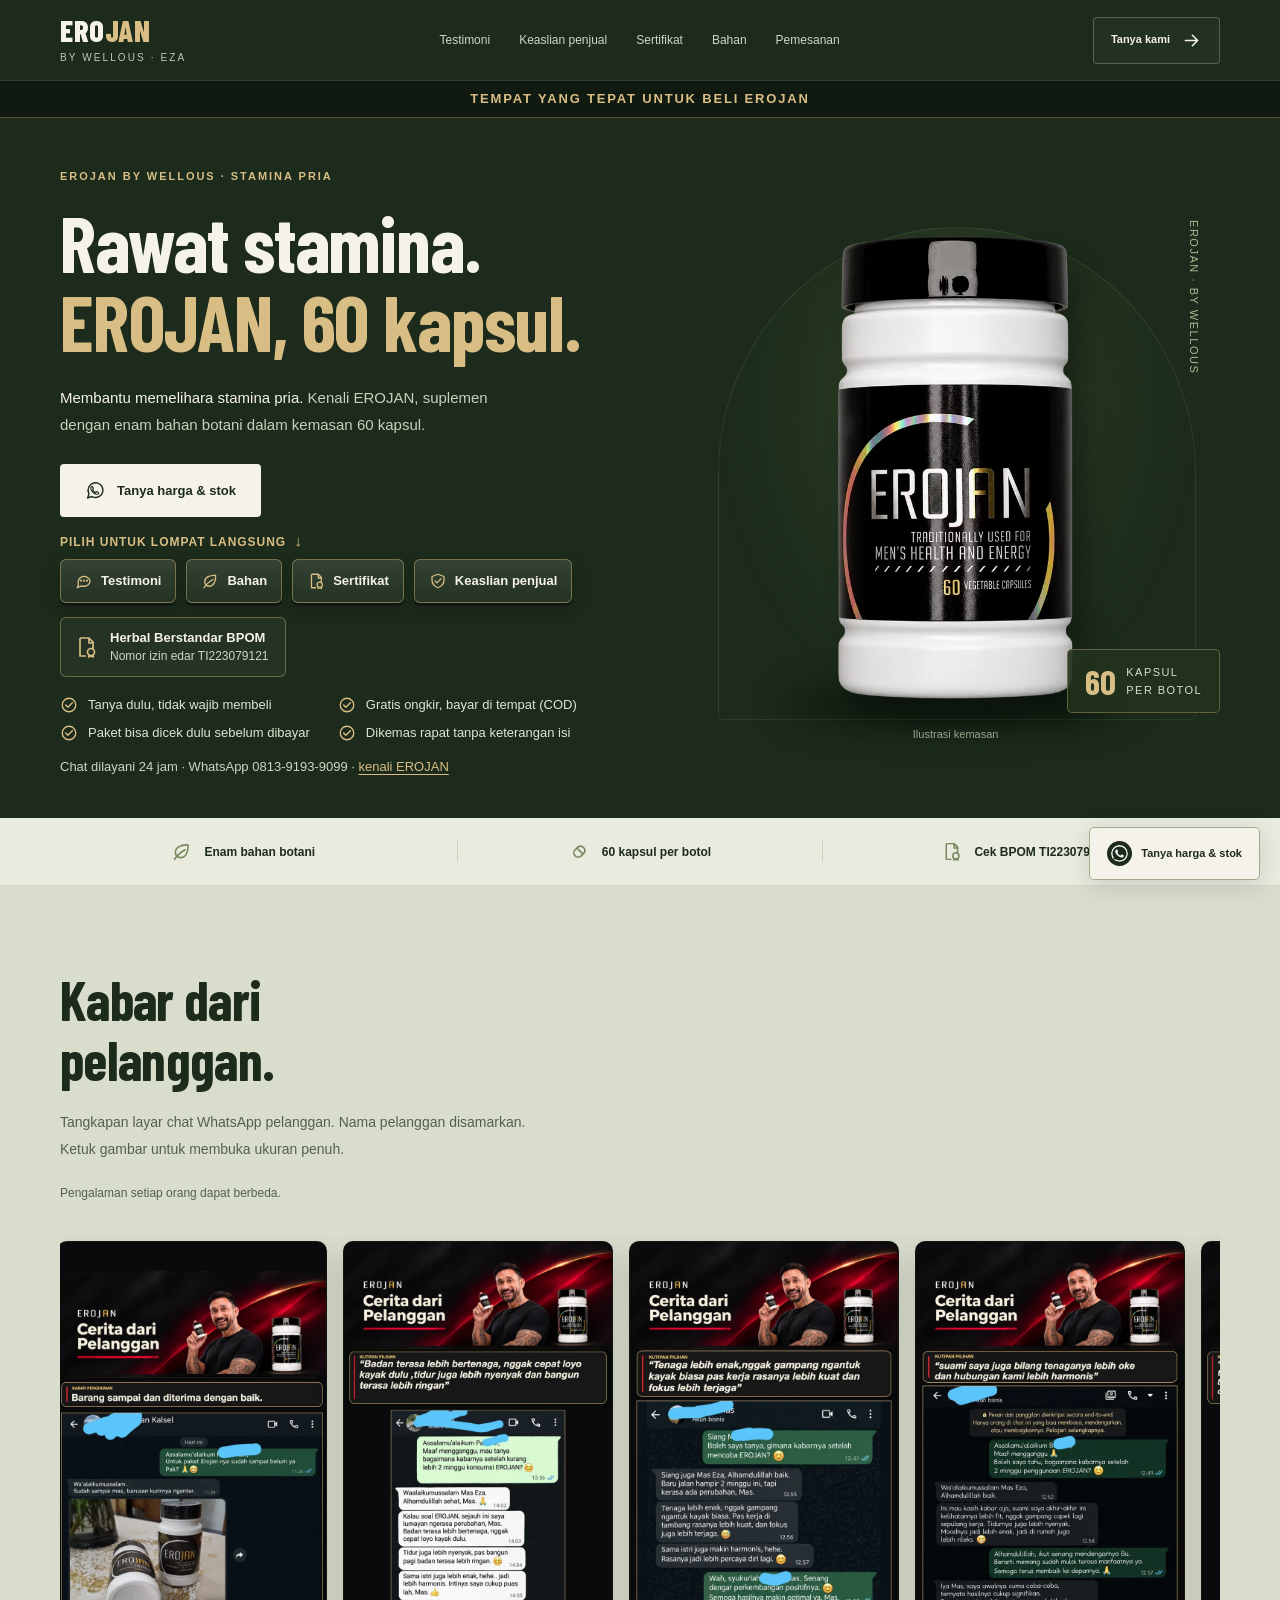
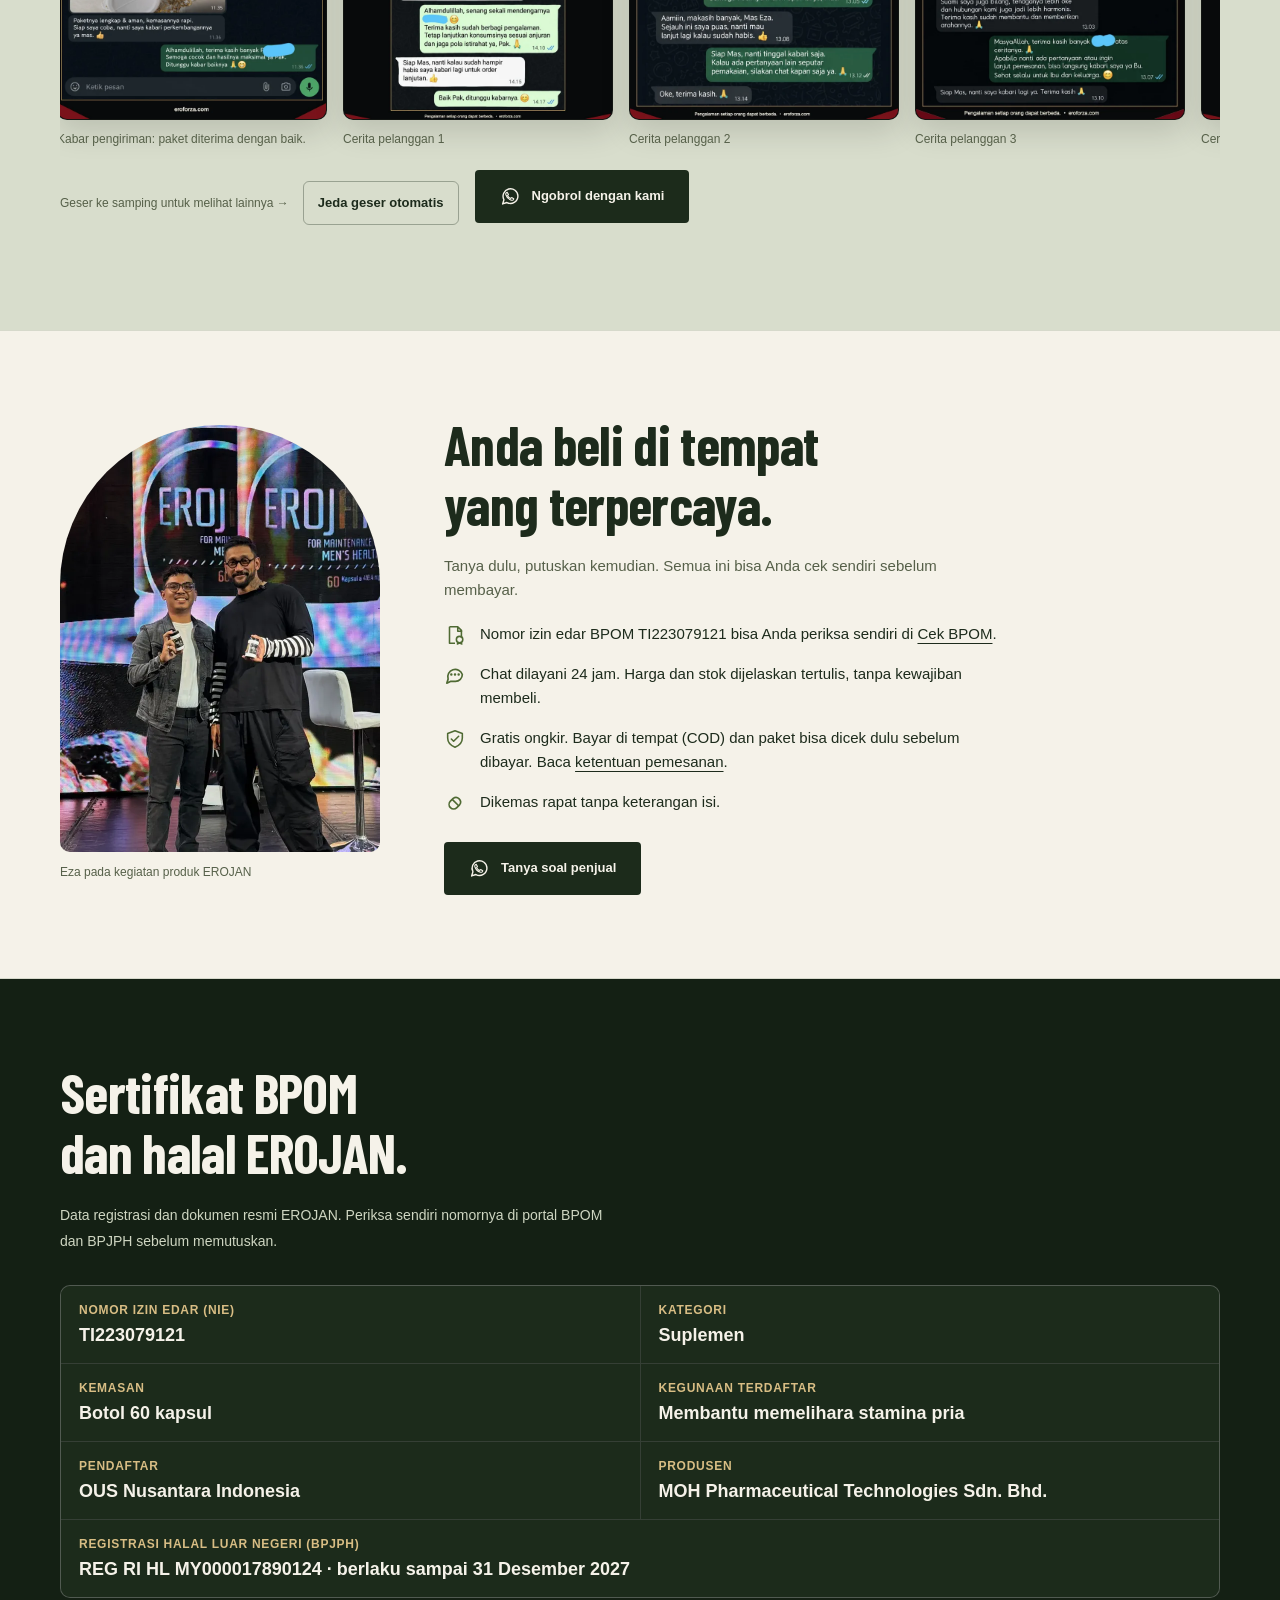
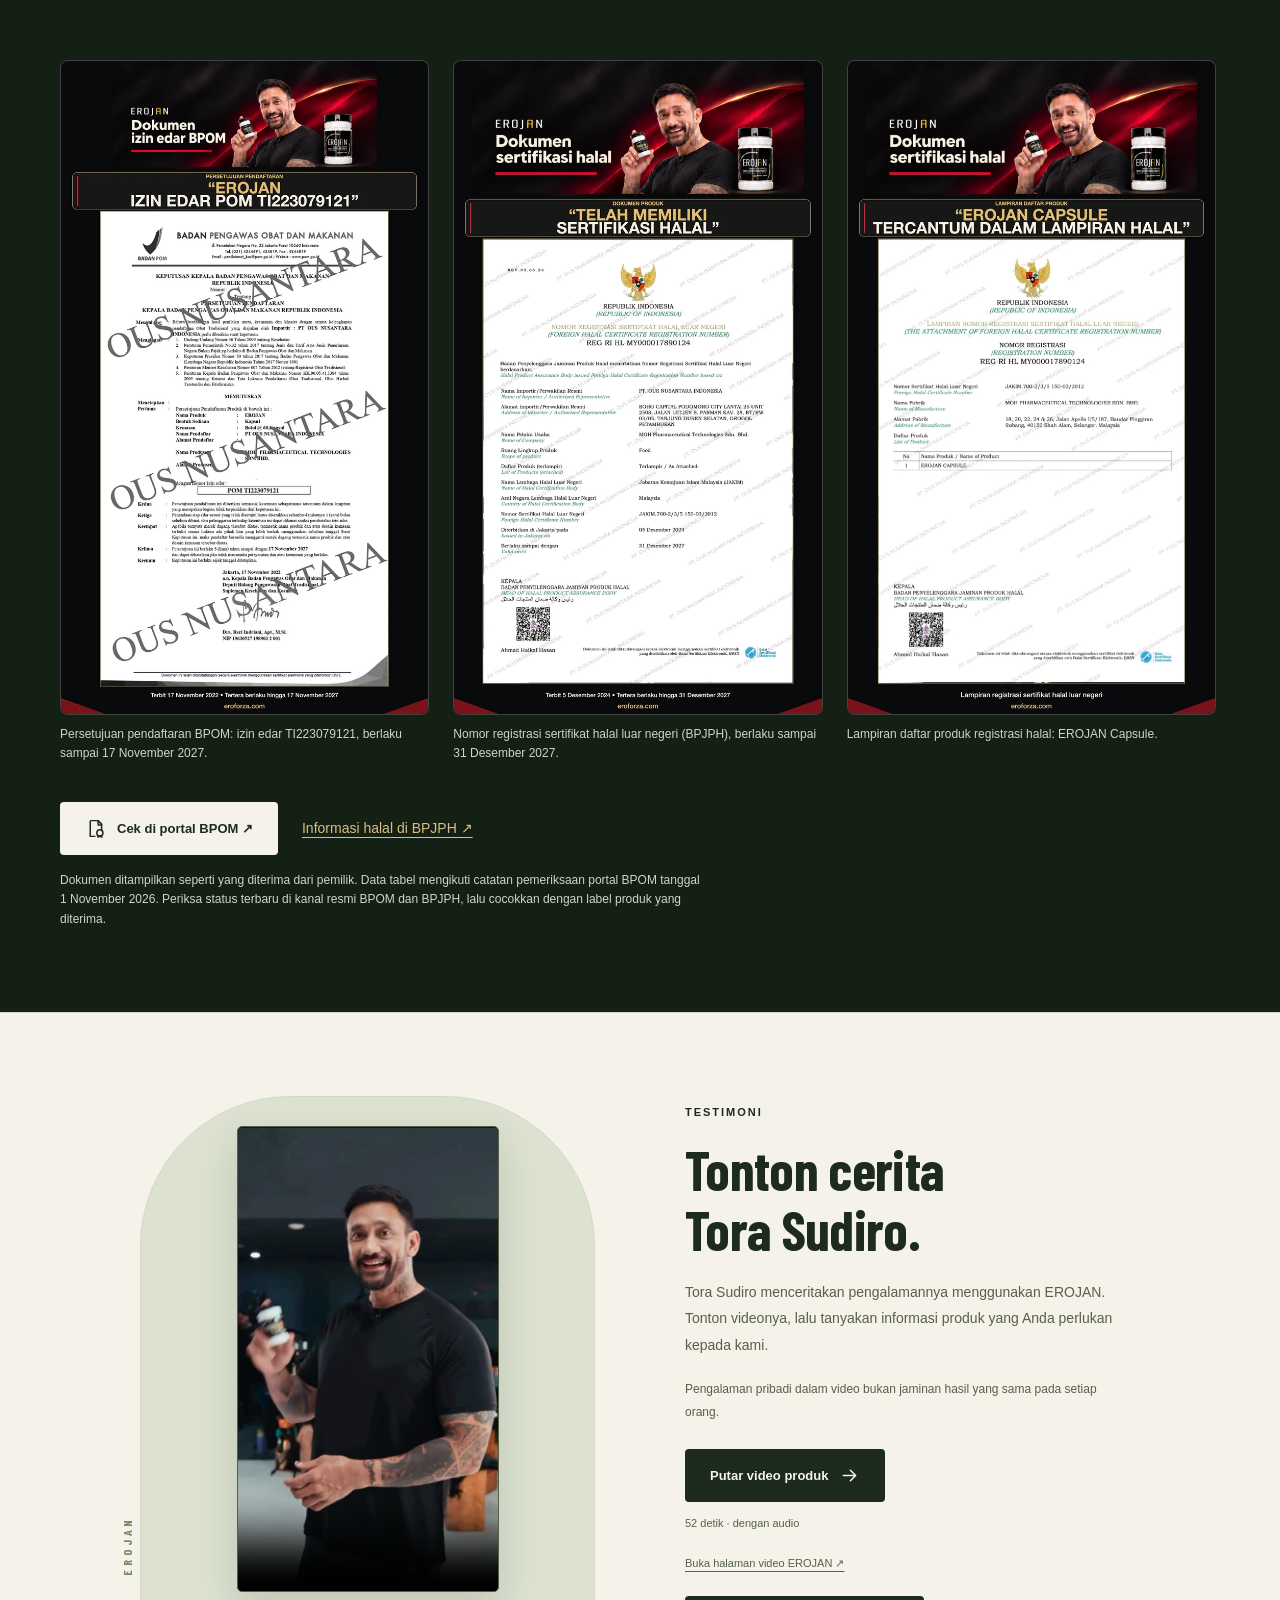
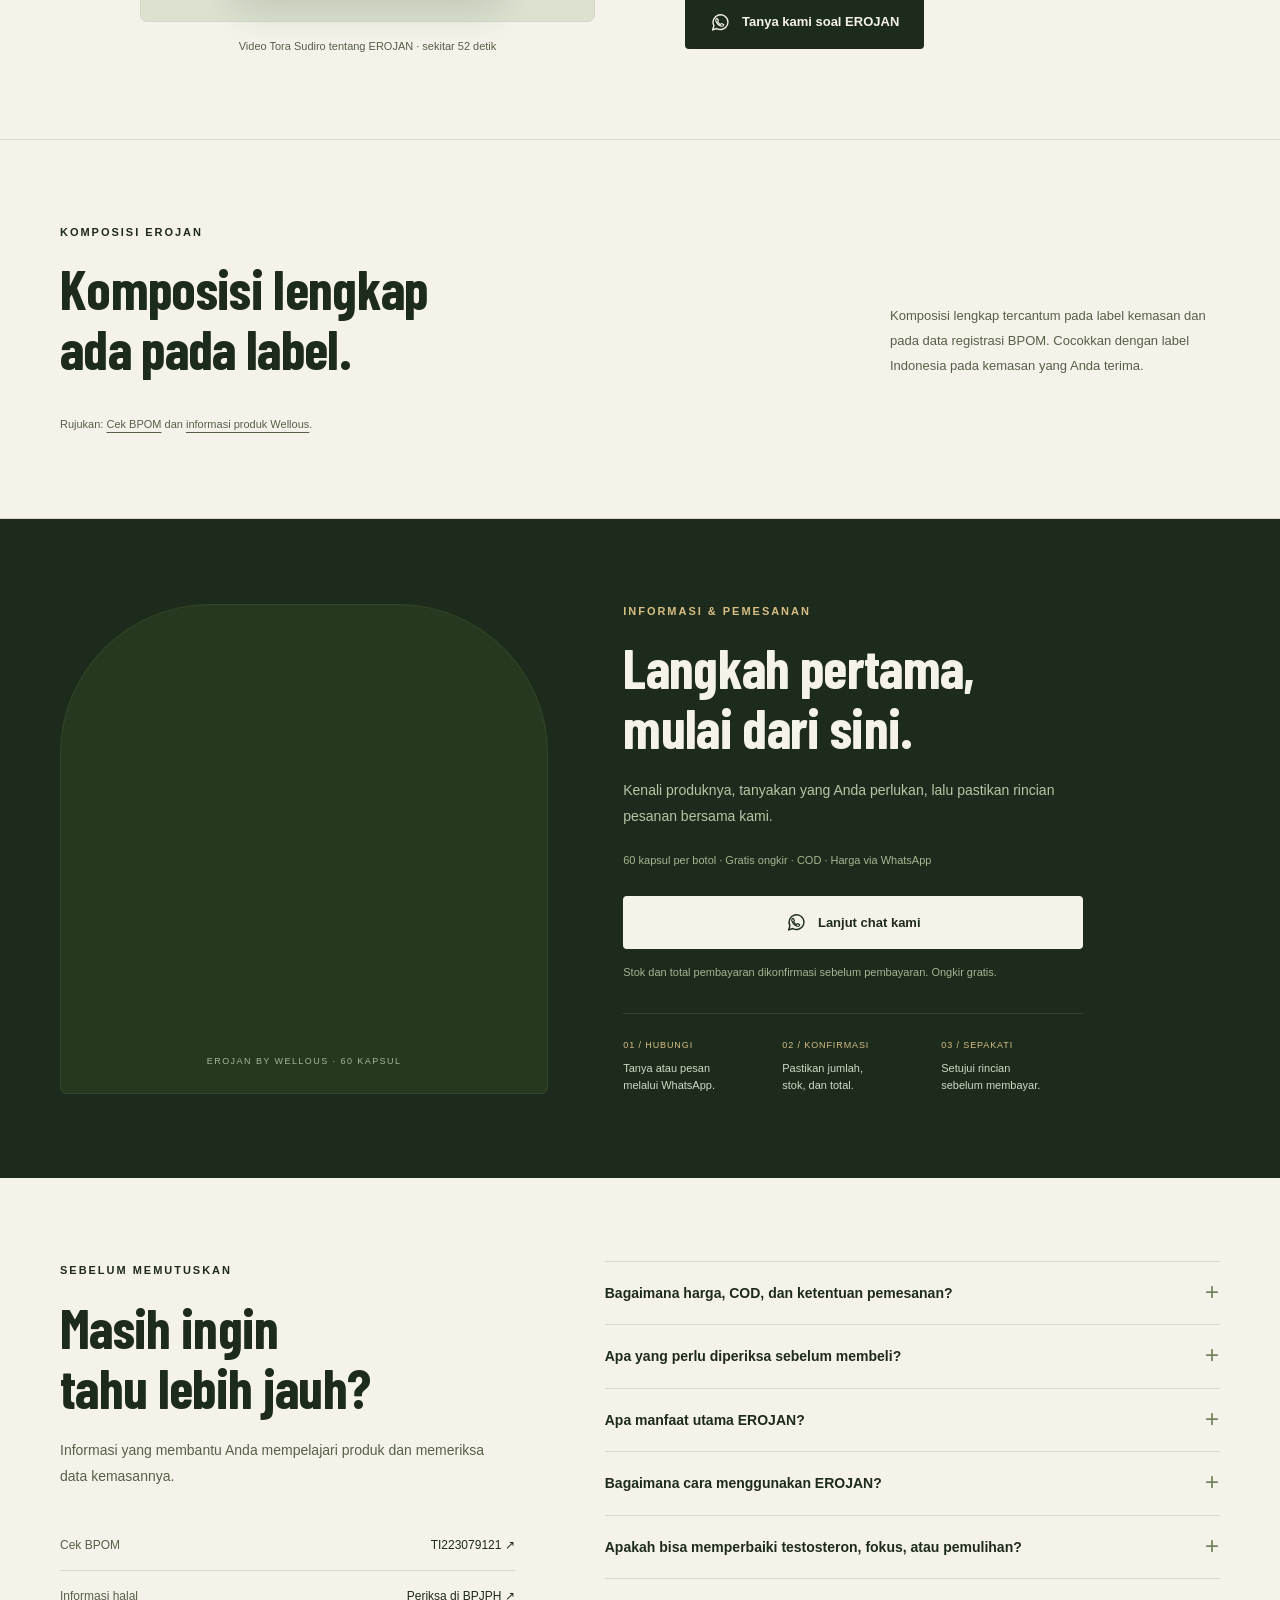
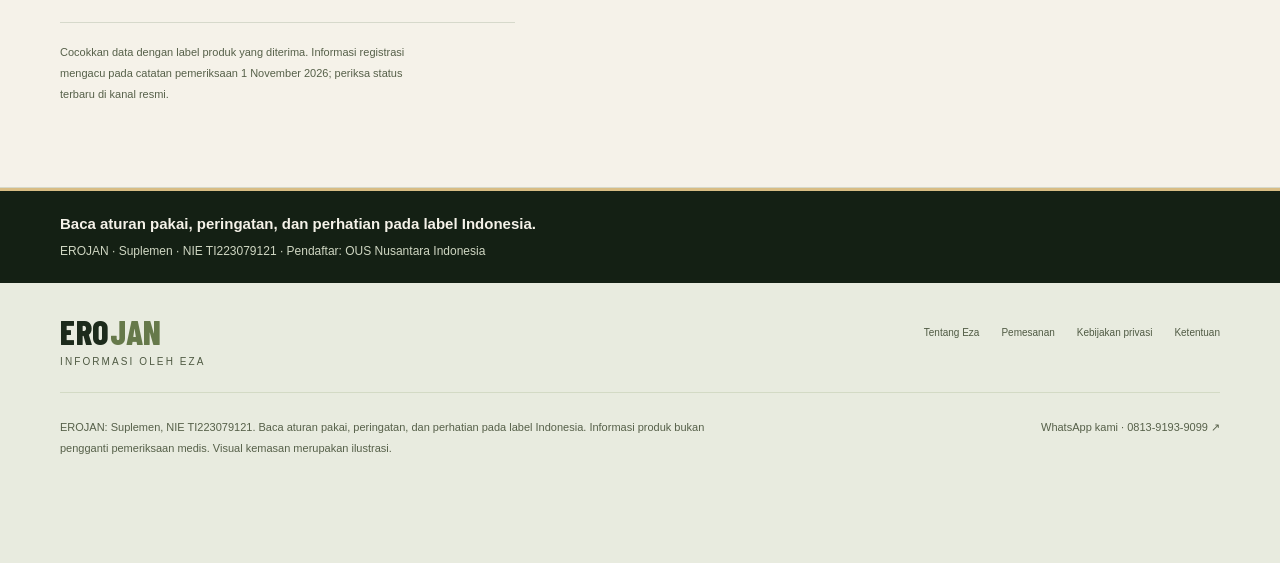
==== commit 03178ede: "Tombol WhatsApp: teks 'Tanya harga & stok' dan bar WA tampil di layar pertama HP pendek Co-Authored-" ====
--- a/erojan/1/index.html
+++ b/erojan/1/index.html
@@ -25,7 +25,7 @@
   <script type="application/ld+json">{"@context":"https://schema.org","@graph":[{"@type":"WebSite","@id":"https://eroforza.com/#website","url":"https://eroforza.com/","name":"Eroforza — Informasi EROJAN oleh Eza","inLanguage":"id-ID","publisher":{"@id":"https://eroforza.com/tentang.html#eza"}},{"@type":"WebPage","@id":"https://eroforza.com/#webpage","url":"https://eroforza.com/","name":"EROJAN by Wellous | Informasi Produk & Pemesanan","isPartOf":{"@id":"https://eroforza.com/#website"},"about":{"@type":"Thing","name":"EROJAN by Wellous"},"inLanguage":"id-ID","video":{"@id":"https://eroforza.com/video.html#video"}},{"@type":"Person","@id":"https://eroforza.com/tentang.html#eza","name":"Eza","url":"https://eroforza.com/tentang.html","contactPoint":{"@type":"ContactPoint","telephone":"+62-813-9193-9099","contactType":"Informasi produk dan pemesanan","availableLanguage":"Indonesian"}},{"@type":"VideoObject","@id":"https://eroforza.com/video.html#video","name":"Video Tora Sudiro tentang EROJAN","description":"Video pengalaman pribadi Tora Sudiro mengenai EROJAN. Pengalaman dalam video bukan jaminan hasil yang sama.","thumbnailUrl":["https://eroforza.com/assets/video/erojan-tora-sudiro.jpg"],"uploadDate":"2026-10-27","duration":"PT52.034S","contentUrl":"https://eroforza.com/assets/video/erojan-tora-sudiro.mp4","inLanguage":"id-ID"},{"@type":"FAQPage","@id":"https://eroforza.com/#faq","inLanguage":"id-ID","isPartOf":{"@id":"https://eroforza.com/#webpage"},"mainEntity":[{"@type":"Question","name":"Bagaimana harga, COD, dan ketentuan pemesanan?","acceptedAnswer":{"@type":"Answer","text":"Hubungi kami melalui WhatsApp untuk informasi harga dan stok. Ongkir gratis, pembayaran bisa di tempat (COD), dan paket bisa dicek dulu sebelum dibayar. Pastikan rincian dan total pembayaran disepakati secara tertulis sebelum membayar. Baca panduan pemesanan dan ketentuan lengkap."}},{"@type":"Question","name":"Apa yang perlu diperiksa sebelum membeli?","acceptedAnswer":{"@type":"Answer","text":"Periksa kemasan, segel, label, nomor izin edar, komposisi, kode produksi, serta kedaluwarsa. Cocokkan identitas produk dengan kanal resmi dan minta rincian pesanan tertulis dari kami."}},{"@type":"Question","name":"Apa manfaat utama EROJAN?","acceptedAnswer":{"@type":"Answer","text":"EROJAN merupakan suplemen dengan kegunaan membantu memelihara stamina pria. Ikuti aturan pakai, peringatan, dan perhatian pada label Indonesia."}},{"@type":"Question","name":"Bagaimana cara menggunakan EROJAN?","acceptedAnswer":{"@type":"Answer","text":"Ikuti aturan pakai pada label Indonesia. Jangan melebihi aturan pakai. Jika memiliki kondisi medis atau sedang menggunakan obat lain, tanyakan kepada dokter atau apoteker sebelum menggunakan produk."}},{"@type":"Question","name":"Apakah bisa memperbaiki testosteron, fokus, atau pemulihan?","acceptedAnswer":{"@type":"Answer","text":"Bukti spesifik produk dalam materi yang diperiksa belum cukup untuk menjanjikan perbaikan testosteron, peningkatan fokus, atau percepatan pemulihan tubuh. Keluhan yang menetap perlu dinilai oleh tenaga kesehatan."}}]},{"@type":"Product","@id":"https://eroforza.com/#product","name":"EROJAN by Wellous","url":"https://eroforza.com/","brand":{"@type":"Brand","name":"Wellous"},"category":"Suplemen","description":"EROJAN adalah suplemen dengan kegunaan membantu memelihara stamina pria, kemasan botol 60 kapsul. Ikuti aturan pakai, peringatan, dan perhatian pada label Indonesia.","image":["https://eroforza.com/assets/erojan-bottle.webp"],"inLanguage":"id-ID","additionalProperty":[{"@type":"PropertyValue","name":"Nomor izin edar BPOM","value":"TI223079121"},{"@type":"PropertyValue","name":"Kemasan","value":"Botol 60 kapsul"}],"subjectOf":{"@id":"https://eroforza.com/video.html#video"}}]}</script>
 <meta name="google-site-verification" content="LZf1OjLO3q_eCAP7fV5XMHIH5XS_ttx4I5mtoyTkKA8" />
 <link rel="stylesheet" href="/assets/redesign.css?v=20261110-conv14">
-<script src="/assets/redesign.js?v=20261110-conv14" defer></script>
+<script src="/assets/redesign.js?v=20261125-wa1" defer></script>
 <link rel="preconnect" href="https://www.googletagmanager.com" crossorigin><link rel="preconnect" href="https://www.google-analytics.com" crossorigin>
   <link rel="preload" as="font" type="font/woff2" href="/assets/barlow-condensed-800-latin.woff2" crossorigin><link rel="preload" as="font" type="font/woff2" href="/assets/barlow-condensed-700-latin.woff2" crossorigin>
   <link rel="preload" as="image" href="/assets/erojan-cutout-800.webp" imagesrcset="/assets/erojan-cutout-480.webp 480w, /assets/erojan-cutout-800.webp 800w, /assets/erojan-cutout-1200.webp 1200w" imagesizes="(max-width:720px) 70vw, 520px">
@@ -48,7 +48,7 @@
         <p class="hero-intro"><strong>Membantu memelihara stamina pria.</strong> Kenali EROJAN, suplemen dengan enam bahan botani dalam kemasan 60 kapsul.</p>
 
 
-        <div class="hero-actions"><a class="button button-light" href="https://wa.me/6281391939099?text=Halo%2C%20saya%20mau%20tahu%20manfaat%20EROJAN%2060%20kapsul.%20Boleh%20sekalian%20info%20harga%20dan%20stoknya%3F%20Saya%20lihat%20dari%20website%20eroforza.com.%0A%0AAlamat%20pengiriman%20saya%3A%20"><svg class="icon" aria-hidden="true"><use href="/assets/erojan-icons.svg#chat-phone"></use></svg>Chat kami, tanya dulu</a></div>
+        <div class="hero-actions"><a class="button button-light" href="https://wa.me/6281391939099?text=Halo%2C%20saya%20mau%20tahu%20manfaat%20EROJAN%2060%20kapsul.%20Boleh%20sekalian%20info%20harga%20dan%20stoknya%3F%20Saya%20lihat%20dari%20website%20eroforza.com.%0A%0AAlamat%20pengiriman%20saya%3A%20"><svg class="icon" aria-hidden="true"><use href="/assets/erojan-icons.svg#chat-phone"></use></svg>Tanya harga &amp; stok</a></div>
         <p class="hero-jump-label" id="hero-jump-label">Pilih untuk lompat langsung <span class="hero-jump-arrow" aria-hidden="true">↓</span></p>
         <nav class="hero-jump" aria-labelledby="hero-jump-label"><a href="#testimoni"><svg class="icon" aria-hidden="true"><use href="/assets/erojan-icons.svg#chat"></use></svg><span>Testimoni</span></a><a href="#komposisi"><svg class="icon" aria-hidden="true"><use href="/assets/erojan-icons.svg#leaf"></use></svg><span>Bahan</span></a><a href="#sertifikat"><svg class="icon" aria-hidden="true"><use href="/assets/erojan-icons.svg#certificate"></use></svg><span>Sertifikat</span></a><a href="#kenapa-eza"><svg class="icon" aria-hidden="true"><use href="/assets/erojan-icons.svg#shield"></use></svg><span>Keaslian penjual</span></a></nav>
         <div class="hero-proof"><svg class="icon" aria-hidden="true"><use href="/assets/erojan-icons.svg#certificate"></use></svg><span>Herbal Berstandar BPOM<small>Nomor izin edar TI223079121</small></span></div>
@@ -72,7 +72,7 @@
   <aside class="usage-notice" aria-label="Aturan pakai dan peringatan"><div class="wrap"><strong>Baca aturan pakai, peringatan, dan perhatian pada label Indonesia.</strong><span>EROJAN · Suplemen · NIE TI223079121 · Pendaftar: OUS Nusantara Indonesia</span></div></aside>
   </main>
   <footer class="footer" id="kontak-eza"><div class="wrap"><div class="footer-top"><a class="brand" href="#atas" aria-label="EROJAN kembali ke atas">ERO<span>JAN</span><small>INFORMASI OLEH EZA</small></a><nav class="footer-links" aria-label="Informasi pengelola"><a href="/tentang.html">Tentang Eza</a><a href="/pemesanan.html">Pemesanan</a><a href="/kebijakan-privasi.html">Kebijakan privasi</a><a href="/ketentuan.html">Ketentuan</a></nav></div><div class="footer-copy"><p>EROJAN: Suplemen, NIE TI223079121. Baca aturan pakai, peringatan, dan perhatian pada label Indonesia. Informasi produk bukan pengganti pemeriksaan medis. Visual kemasan merupakan ilustrasi.</p><a href="https://wa.me/6281391939099?text=Halo%2C%20saya%20mau%20tahu%20manfaat%20EROJAN%2060%20kapsul.%20Boleh%20sekalian%20info%20harga%20dan%20stoknya%3F%20Saya%20lihat%20dari%20website%20eroforza.com.%0A%0AAlamat%20pengiriman%20saya%3A%20">WhatsApp kami · 0813-9193-9099 ↗</a></div></div></footer>
-  <a class="contact-float" id="waFloat" href="https://wa.me/6281391939099?text=Halo%2C%20saya%20mau%20tahu%20manfaat%20EROJAN%2060%20kapsul.%20Boleh%20sekalian%20info%20harga%20dan%20stoknya%3F%20Saya%20lihat%20dari%20website%20eroforza.com.%0A%0AAlamat%20pengiriman%20saya%3A%20"><img src="/assets/whatsapp.svg" width="21" height="21" alt="">Tanya dulu</a>
-  <div class="mobile-order" aria-label="Informasi dan pemesanan WhatsApp"><span>Tanya EROJAN<small>Gratis ongkir · COD</small></span><a class="button button-olive" href="https://wa.me/6281391939099?text=Halo%2C%20saya%20mau%20tahu%20manfaat%20EROJAN%2060%20kapsul.%20Boleh%20sekalian%20info%20harga%20dan%20stoknya%3F%20Saya%20lihat%20dari%20website%20eroforza.com.%0A%0AAlamat%20pengiriman%20saya%3A%20">Tanya dulu <span aria-hidden="true">↗</span></a></div>
+  <a class="contact-float" id="waFloat" href="https://wa.me/6281391939099?text=Halo%2C%20saya%20mau%20tahu%20manfaat%20EROJAN%2060%20kapsul.%20Boleh%20sekalian%20info%20harga%20dan%20stoknya%3F%20Saya%20lihat%20dari%20website%20eroforza.com.%0A%0AAlamat%20pengiriman%20saya%3A%20"><img src="/assets/whatsapp.svg" width="21" height="21" alt="">Tanya harga &amp; stok</a>
+  <div class="mobile-order" aria-label="Informasi dan pemesanan WhatsApp"><span>Tanya EROJAN<small>Gratis ongkir · COD</small></span><a class="button button-olive" href="https://wa.me/6281391939099?text=Halo%2C%20saya%20mau%20tahu%20manfaat%20EROJAN%2060%20kapsul.%20Boleh%20sekalian%20info%20harga%20dan%20stoknya%3F%20Saya%20lihat%20dari%20website%20eroforza.com.%0A%0AAlamat%20pengiriman%20saya%3A%20">Tanya harga <span aria-hidden="true">↗</span></a></div>
 </body>
 </html>
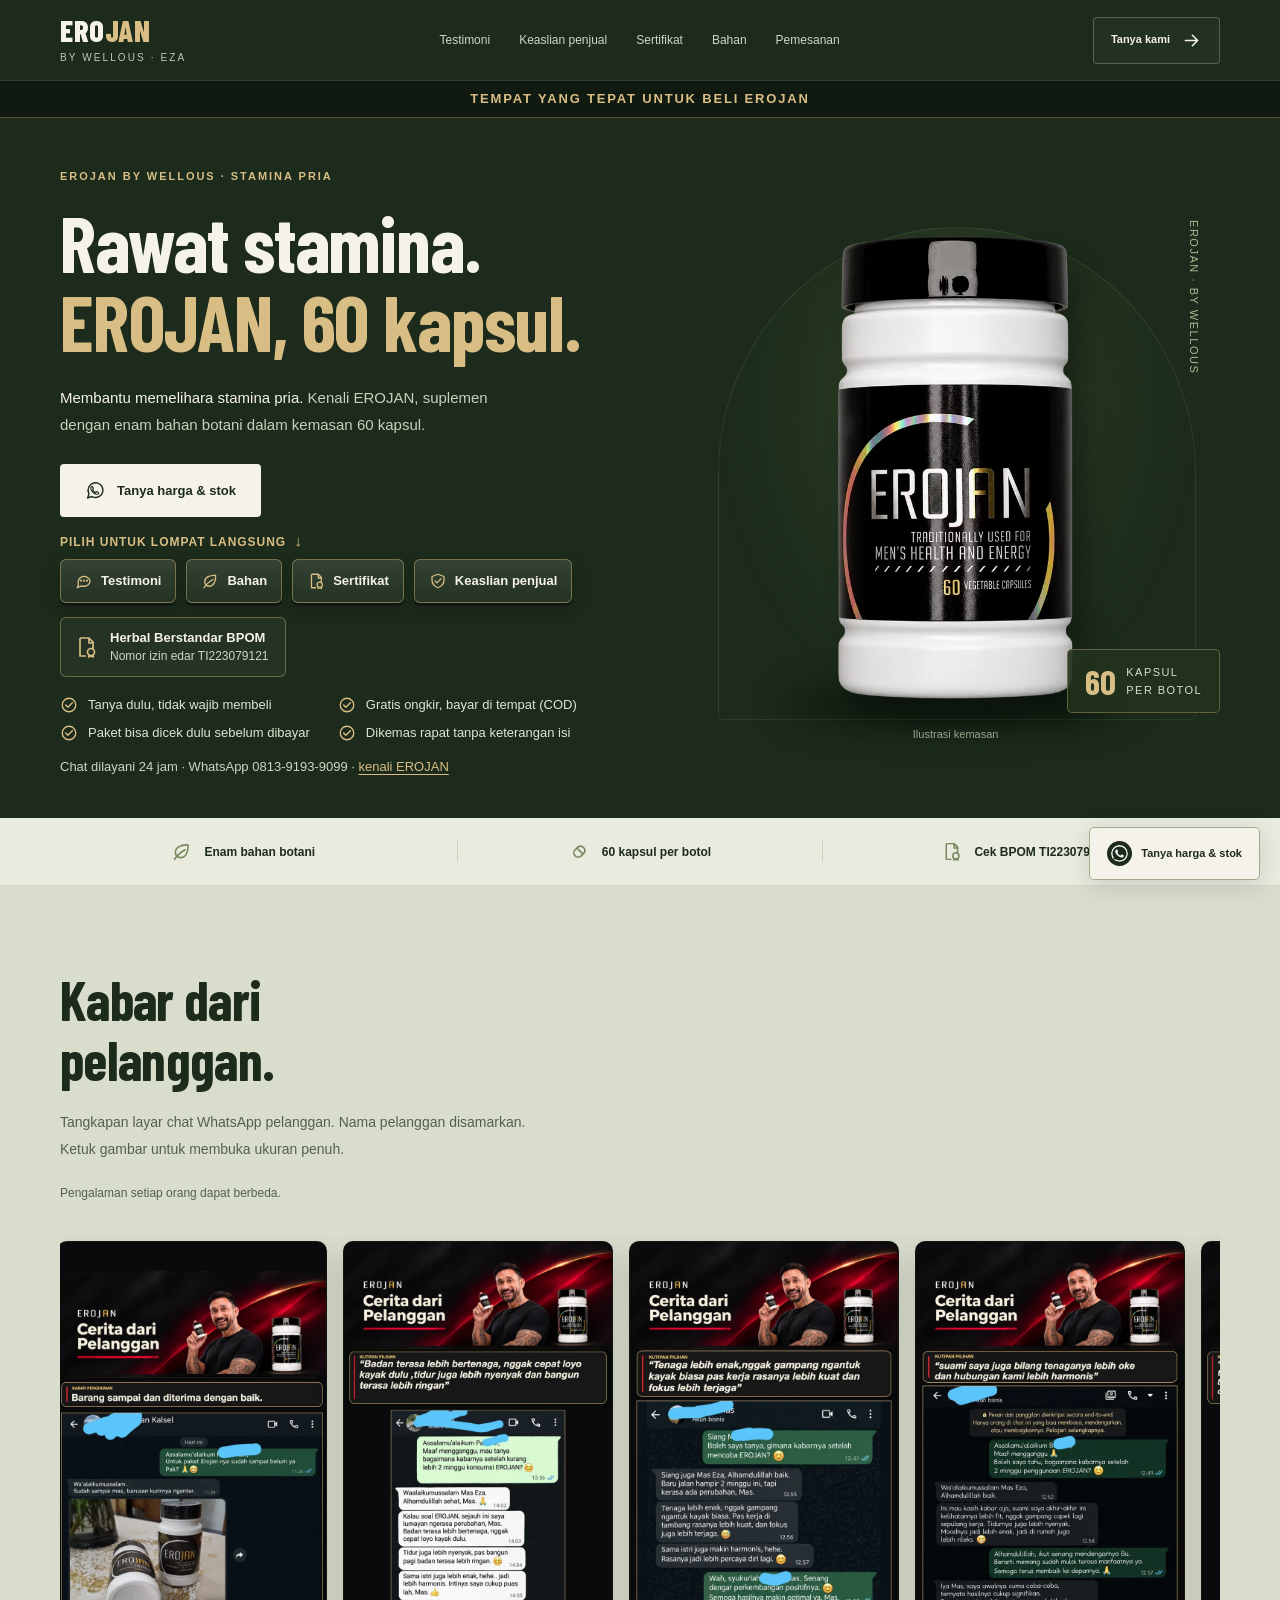
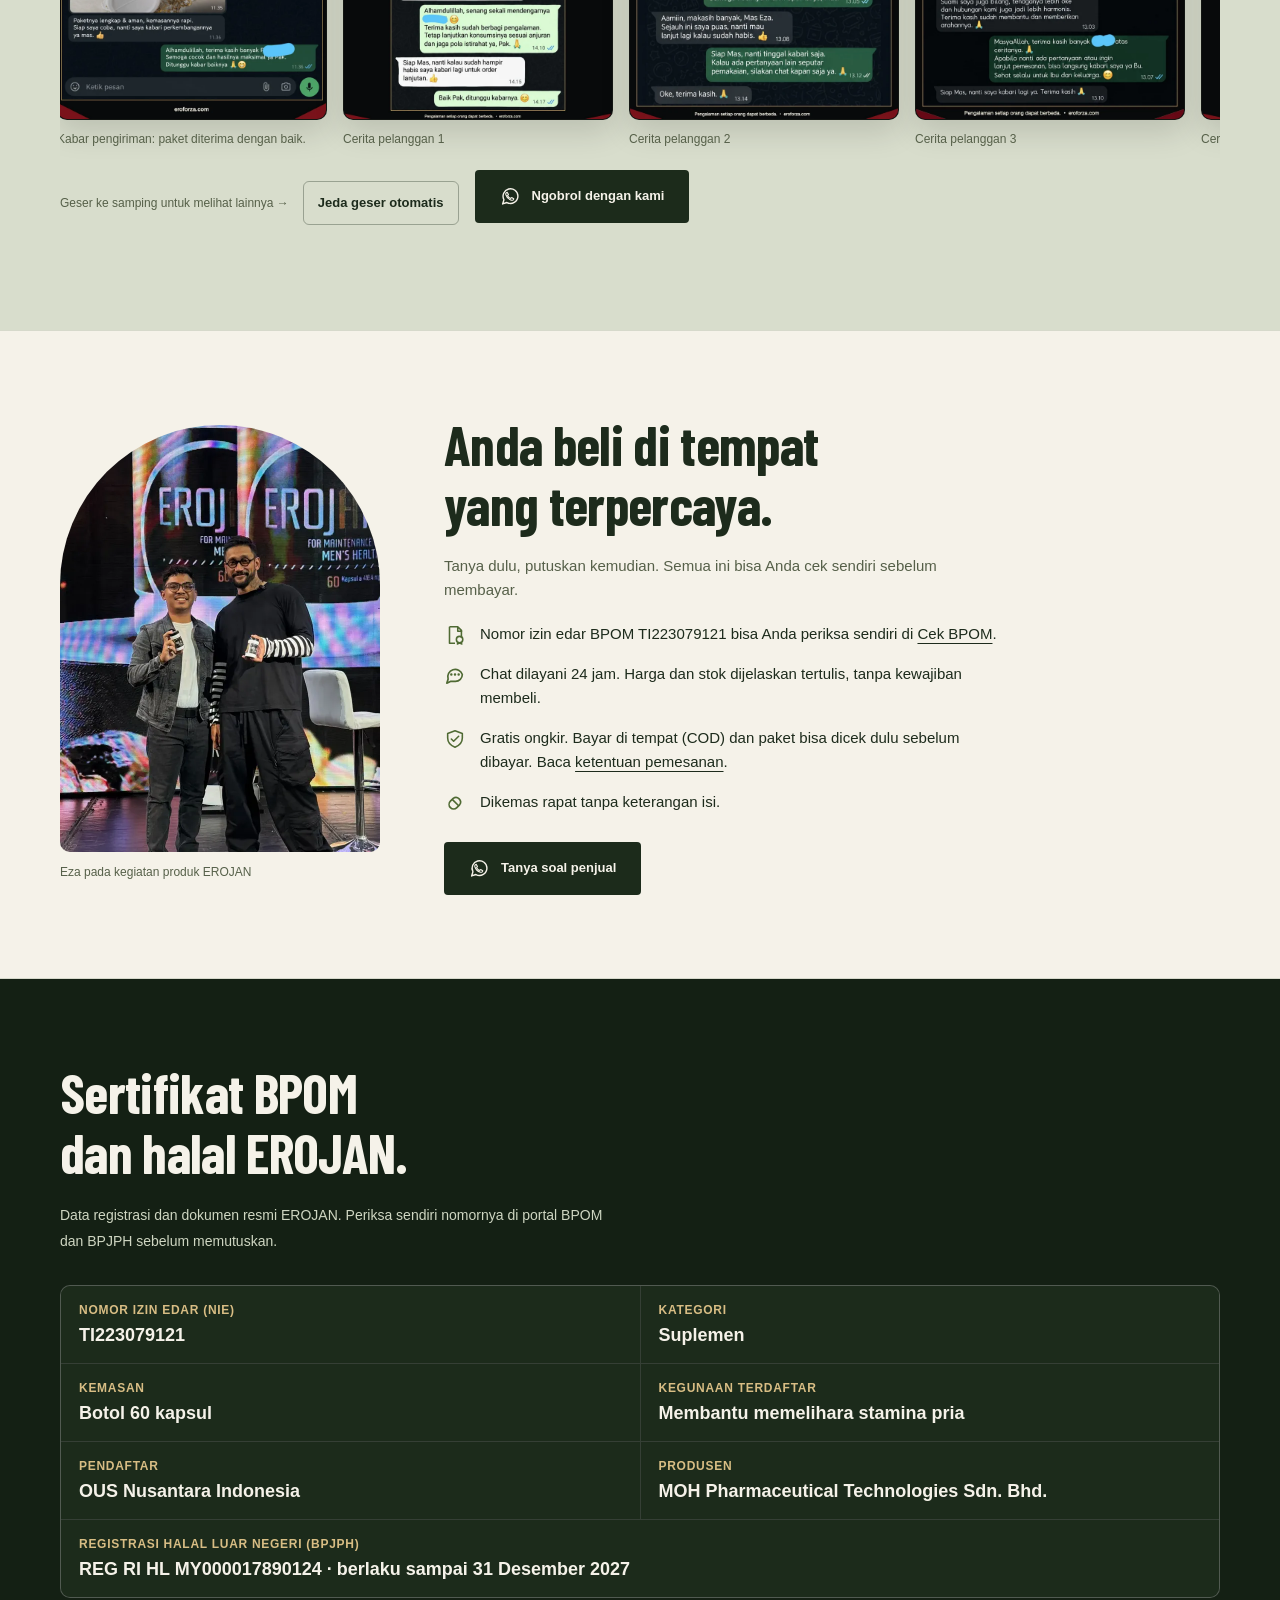
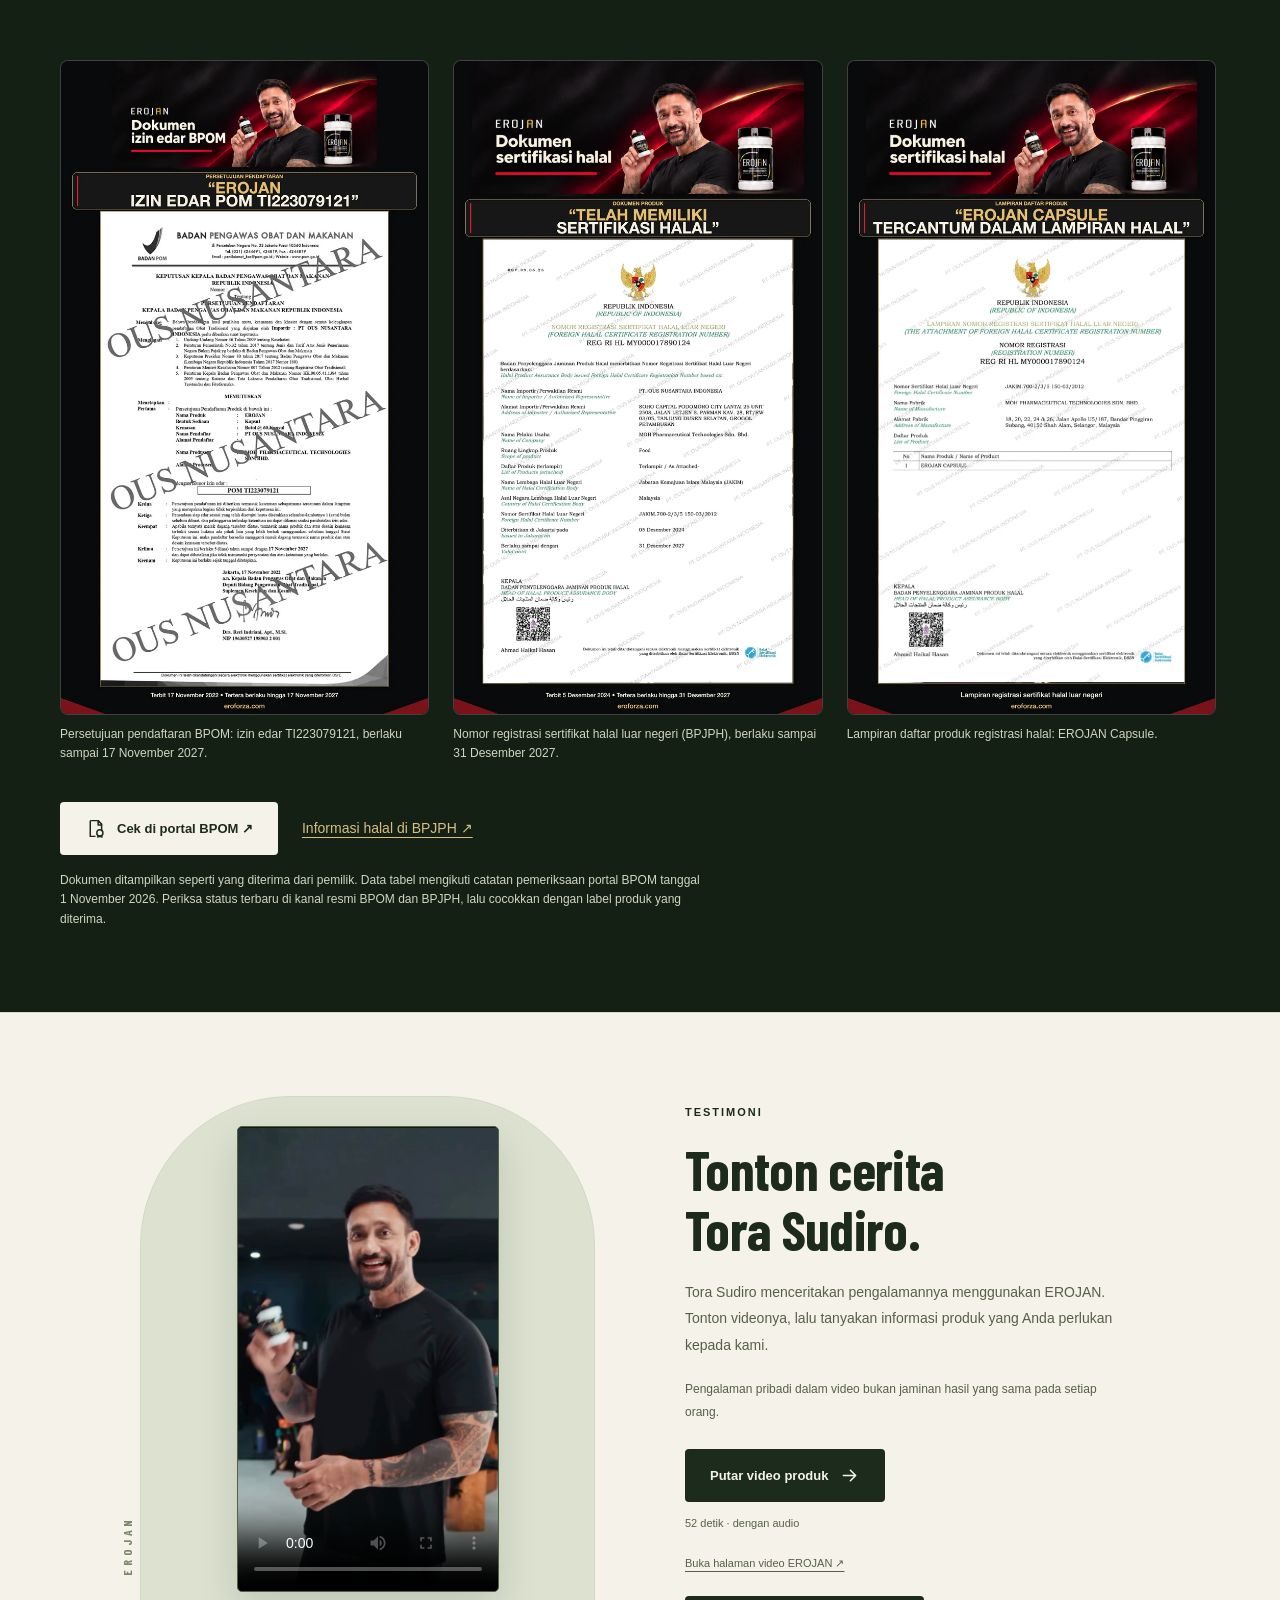
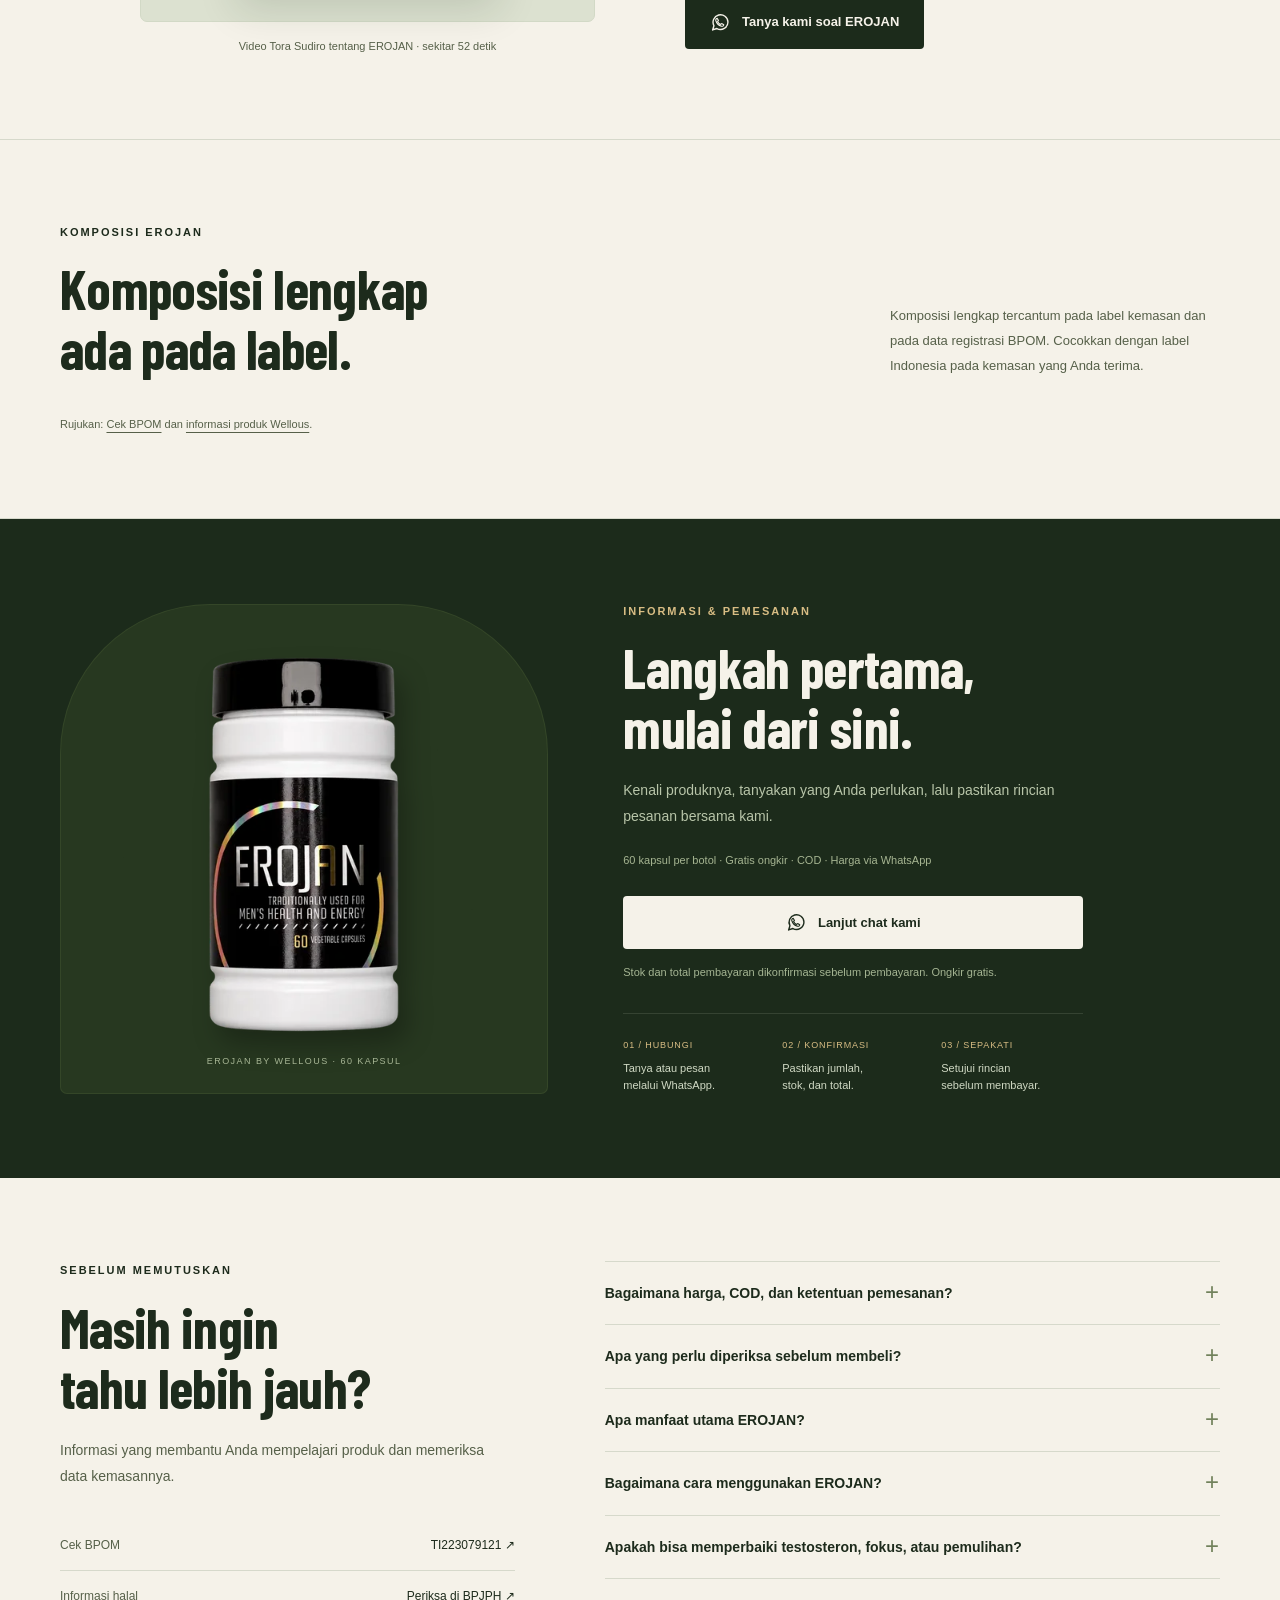
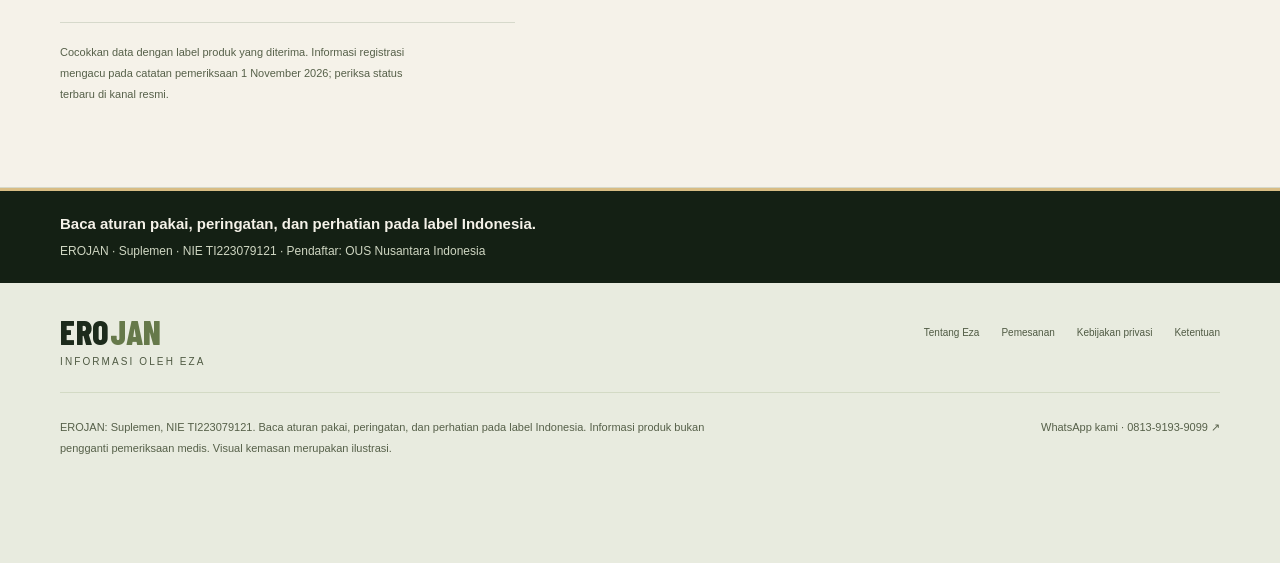
==== commit f6cdcb25: "Pesan WhatsApp lebih singkat: tanya manfaat dan harga, tanpa baris alamat Co-Authored-By: Claude Opu" ====
--- a/erojan/1/index.html
+++ b/erojan/1/index.html
@@ -30,14 +30,14 @@
   <link rel="preload" as="font" type="font/woff2" href="/assets/barlow-condensed-800-latin.woff2" crossorigin><link rel="preload" as="font" type="font/woff2" href="/assets/barlow-condensed-700-latin.woff2" crossorigin>
   <link rel="preload" as="image" href="/assets/erojan-cutout-800.webp" imagesrcset="/assets/erojan-cutout-480.webp 480w, /assets/erojan-cutout-800.webp 800w, /assets/erojan-cutout-1200.webp 1200w" imagesizes="(max-width:720px) 70vw, 520px">
 <script src="/assets/site-config.js?v=20261110-conv14" defer></script>
-<script src="/assets/measurement-consent.js?v=20261110-conv14" defer></script><script src="/assets/wa-ref.js?v=20261112-wa3" defer></script><script src="/assets/tracking.js?v=20261113-ac3" defer></script><script src="/assets/adcuan.js?v=20261113-ac7" defer></script>
+<script src="/assets/measurement-consent.js?v=20261110-conv14" defer></script><script src="/assets/wa-ref.js?v=20261112-wa3" defer></script><script src="/assets/tracking.js?v=20261113-ac3" defer></script><script src="/assets/adcuan.js?v=20261125-ac8" defer></script>
 </head>
 <body>
   <a class="skip-link" href="#konten">Lewati ke konten</a>
   <header class="site-header"><div class="wrap header-inner">
     <a class="brand" href="#atas" aria-label="EROJAN, kembali ke atas">ERO<span>JAN</span><small>BY WELLOUS · EZA</small></a>
     <nav class="main-nav" aria-label="Navigasi utama"><a href="#testimoni">Testimoni</a><a href="#kenapa-eza">Keaslian penjual</a><a href="#sertifikat">Sertifikat</a><a href="#komposisi">Bahan</a><a href="#pemesanan">Pemesanan</a></nav>
-    <a class="button button-outline header-order" href="https://wa.me/6281391939099?text=Halo%2C%20saya%20mau%20tahu%20manfaat%20EROJAN%2060%20kapsul.%20Boleh%20sekalian%20info%20harga%20dan%20stoknya%3F%20Saya%20lihat%20dari%20website%20eroforza.com.%0A%0AAlamat%20pengiriman%20saya%3A%20">Tanya kami <svg class="icon" aria-hidden="true"><use href="/assets/erojan-icons.svg#arrow"></use></svg></a>
+    <a class="button button-outline header-order" href="https://wa.me/6281391939099?text=Halo%2C%20saya%20mau%20tahu%20manfaat%20EROJAN%2060%20kapsul.%20Boleh%20sekalian%20info%20harga%3F">Tanya kami <svg class="icon" aria-hidden="true"><use href="/assets/erojan-icons.svg#arrow"></use></svg></a>
   </div></header>
   <p class="top-notice">Tempat yang tepat untuk beli EROJAN</p>
   <main id="konten">
@@ -48,7 +48,7 @@
         <p class="hero-intro"><strong>Membantu memelihara stamina pria.</strong> Kenali EROJAN, suplemen dengan enam bahan botani dalam kemasan 60 kapsul.</p>
 
 
-        <div class="hero-actions"><a class="button button-light" href="https://wa.me/6281391939099?text=Halo%2C%20saya%20mau%20tahu%20manfaat%20EROJAN%2060%20kapsul.%20Boleh%20sekalian%20info%20harga%20dan%20stoknya%3F%20Saya%20lihat%20dari%20website%20eroforza.com.%0A%0AAlamat%20pengiriman%20saya%3A%20"><svg class="icon" aria-hidden="true"><use href="/assets/erojan-icons.svg#chat-phone"></use></svg>Tanya harga &amp; stok</a></div>
+        <div class="hero-actions"><a class="button button-light" href="https://wa.me/6281391939099?text=Halo%2C%20saya%20mau%20tahu%20manfaat%20EROJAN%2060%20kapsul.%20Boleh%20sekalian%20info%20harga%3F"><svg class="icon" aria-hidden="true"><use href="/assets/erojan-icons.svg#chat-phone"></use></svg>Tanya harga &amp; stok</a></div>
         <p class="hero-jump-label" id="hero-jump-label">Pilih untuk lompat langsung <span class="hero-jump-arrow" aria-hidden="true">↓</span></p>
         <nav class="hero-jump" aria-labelledby="hero-jump-label"><a href="#testimoni"><svg class="icon" aria-hidden="true"><use href="/assets/erojan-icons.svg#chat"></use></svg><span>Testimoni</span></a><a href="#komposisi"><svg class="icon" aria-hidden="true"><use href="/assets/erojan-icons.svg#leaf"></use></svg><span>Bahan</span></a><a href="#sertifikat"><svg class="icon" aria-hidden="true"><use href="/assets/erojan-icons.svg#certificate"></use></svg><span>Sertifikat</span></a><a href="#kenapa-eza"><svg class="icon" aria-hidden="true"><use href="/assets/erojan-icons.svg#shield"></use></svg><span>Keaslian penjual</span></a></nav>
         <div class="hero-proof"><svg class="icon" aria-hidden="true"><use href="/assets/erojan-icons.svg#certificate"></use></svg><span>Herbal Berstandar BPOM<small>Nomor izin edar TI223079121</small></span></div>
@@ -58,21 +58,21 @@
       <figure class="hero-art"><span class="art-topline" aria-hidden="true">EROJAN · BY WELLOUS</span><img class="hero-bottle" src="/assets/erojan-cutout-800.webp" srcset="/assets/erojan-cutout-480.webp 480w, /assets/erojan-cutout-800.webp 800w, /assets/erojan-cutout-1200.webp 1200w" sizes="(max-width:720px) 70vw, 520px" width="1200" height="1310" alt="Ilustrasi kemasan botol EROJAN by Wellous" fetchpriority="high" decoding="async"><div class="art-seal"><strong>60</strong><span>KAPSUL<br>PER BOTOL</span></div><figcaption>Ilustrasi kemasan</figcaption></figure>
     </div></section>
     <section class="fact-bar" aria-label="Fakta singkat produk"><div class="wrap fact-grid"><div><svg class="icon" aria-hidden="true"><use href="/assets/erojan-icons.svg#leaf"></use></svg>Enam bahan botani</div><div class="fact-middle"><svg class="icon" aria-hidden="true"><use href="/assets/erojan-icons.svg#capsule"></use></svg>60 kapsul per botol</div><a href="#legalitas"><svg class="icon" aria-hidden="true"><use href="/assets/erojan-icons.svg#certificate"></use></svg>Cek BPOM TI223079121 <span aria-hidden="true">↗</span></a></div></section>
-    <section class="section kabar" id="kabar" aria-labelledby="kabar-heading"><span id="testimoni"></span><div class="wrap"><div class="kabar-head"><h2 class="section-title" id="kabar-heading">Kabar dari<br>pelanggan.</h2><p class="section-intro">Tangkapan layar chat WhatsApp pelanggan. Nama pelanggan disamarkan. Ketuk gambar untuk membuka ukuran penuh.</p><p class="video-personal-note">Pengalaman setiap orang dapat berbeda.</p></div><ul class="kabar-track" tabindex="0" aria-label="Tangkapan layar chat pelanggan, geser ke samping"><li><figure><a href="/assets/testimoni/pengiriman-03-1080.webp" target="_blank" rel="noopener noreferrer" aria-label="Buka tangkapan layar ukuran penuh"><img src="/assets/testimoni/pengiriman-03-720.webp" width="720" height="1280" alt="Tangkapan layar chat WhatsApp pelanggan: kabar paket EROJAN sudah sampai" loading="lazy" decoding="async"></a><figcaption>Kabar pengiriman: paket diterima dengan baik.</figcaption></figure></li><li><figure><a href="/assets/testimoni/testimoni-06-1080.webp" target="_blank" rel="noopener noreferrer" aria-label="Buka tangkapan layar ukuran penuh"><img src="/assets/testimoni/testimoni-06-720.webp" width="720" height="1280" alt="Tangkapan layar chat WhatsApp pelanggan EROJAN, cerita pelanggan 1" loading="lazy" decoding="async"></a><figcaption>Cerita pelanggan 1</figcaption></figure></li><li><figure><a href="/assets/testimoni/testimoni-07-1080.webp" target="_blank" rel="noopener noreferrer" aria-label="Buka tangkapan layar ukuran penuh"><img src="/assets/testimoni/testimoni-07-720.webp" width="720" height="1280" alt="Tangkapan layar chat WhatsApp pelanggan EROJAN, cerita pelanggan 2" loading="lazy" decoding="async"></a><figcaption>Cerita pelanggan 2</figcaption></figure></li><li><figure><a href="/assets/testimoni/testimoni-01-1080.webp" target="_blank" rel="noopener noreferrer" aria-label="Buka tangkapan layar ukuran penuh"><img src="/assets/testimoni/testimoni-01-720.webp" width="720" height="1280" alt="Tangkapan layar chat WhatsApp pelanggan EROJAN, cerita pelanggan 3" loading="lazy" decoding="async"></a><figcaption>Cerita pelanggan 3</figcaption></figure></li><li><figure><a href="/assets/testimoni/testimoni-05-1080.webp" target="_blank" rel="noopener noreferrer" aria-label="Buka tangkapan layar ukuran penuh"><img src="/assets/testimoni/testimoni-05-720.webp" width="720" height="1280" alt="Tangkapan layar chat WhatsApp pelanggan EROJAN, cerita pelanggan 4" loading="lazy" decoding="async"></a><figcaption>Cerita pelanggan 4</figcaption></figure></li></ul><p class="kabar-hint" aria-hidden="true">Geser ke samping untuk melihat lainnya →</p><a class="button button-olive kabar-cta" href="https://wa.me/6281391939099?text=Halo%2C%20saya%20mau%20tahu%20manfaat%20EROJAN%2060%20kapsul.%20Boleh%20sekalian%20info%20harga%20dan%20stoknya%3F%20Saya%20lihat%20dari%20website%20eroforza.com.%0A%0AAlamat%20pengiriman%20saya%3A%20"><svg class="icon" aria-hidden="true"><use href="/assets/erojan-icons.svg#chat-phone"></use></svg>Ngobrol dengan kami</a></div></section>
-    <section class="section assurance" id="kenapa-eza" aria-labelledby="assurance-heading"><div class="wrap assurance-grid"><figure class="assurance-photo"><img src="/assets/eza-erojan-event-640.webp" width="640" height="1138" alt="Eza pada kegiatan produk EROJAN" loading="lazy" decoding="async"><figcaption>Eza pada kegiatan produk EROJAN</figcaption></figure><div class="assurance-copy"><h2 class="section-title" id="assurance-heading">Anda beli di tempat<br>yang terpercaya.</h2><p class="assurance-lead">Tanya dulu, putuskan kemudian. Semua ini bisa Anda cek sendiri sebelum membayar.</p><ul class="assurance-list"><li><svg class="icon" aria-hidden="true"><use href="/assets/erojan-icons.svg#certificate"></use></svg><span>Nomor izin edar BPOM TI223079121 bisa Anda periksa sendiri di <a class="text-link" href="https://cekbpom.pom.go.id/all-produk?query=TI223079121" target="_blank" rel="noopener noreferrer">Cek BPOM</a>.</span></li><li><svg class="icon" aria-hidden="true"><use href="/assets/erojan-icons.svg#chat"></use></svg><span>Chat dilayani 24 jam. Harga dan stok dijelaskan tertulis, tanpa kewajiban membeli.</span></li><li><svg class="icon" aria-hidden="true"><use href="/assets/erojan-icons.svg#shield"></use></svg><span>Gratis ongkir. Bayar di tempat (COD) dan paket bisa dicek dulu sebelum dibayar. Baca <a class="text-link" href="/ketentuan.html">ketentuan pemesanan</a>.</span></li><li><svg class="icon" aria-hidden="true"><use href="/assets/erojan-icons.svg#capsule"></use></svg><span>Dikemas rapat tanpa keterangan isi.</span></li></ul><a class="button button-olive" href="https://wa.me/6281391939099?text=Halo%2C%20saya%20mau%20tahu%20manfaat%20EROJAN%2060%20kapsul.%20Boleh%20sekalian%20info%20harga%20dan%20stoknya%3F%20Saya%20lihat%20dari%20website%20eroforza.com.%0A%0AAlamat%20pengiriman%20saya%3A%20"><svg class="icon" aria-hidden="true"><use href="/assets/erojan-icons.svg#chat-phone"></use></svg>Tanya soal penjual</a></div></div></section>
+    <section class="section kabar" id="kabar" aria-labelledby="kabar-heading"><span id="testimoni"></span><div class="wrap"><div class="kabar-head"><h2 class="section-title" id="kabar-heading">Kabar dari<br>pelanggan.</h2><p class="section-intro">Tangkapan layar chat WhatsApp pelanggan. Nama pelanggan disamarkan. Ketuk gambar untuk membuka ukuran penuh.</p><p class="video-personal-note">Pengalaman setiap orang dapat berbeda.</p></div><ul class="kabar-track" tabindex="0" aria-label="Tangkapan layar chat pelanggan, geser ke samping"><li><figure><a href="/assets/testimoni/pengiriman-03-1080.webp" target="_blank" rel="noopener noreferrer" aria-label="Buka tangkapan layar ukuran penuh"><img src="/assets/testimoni/pengiriman-03-720.webp" width="720" height="1280" alt="Tangkapan layar chat WhatsApp pelanggan: kabar paket EROJAN sudah sampai" loading="lazy" decoding="async"></a><figcaption>Kabar pengiriman: paket diterima dengan baik.</figcaption></figure></li><li><figure><a href="/assets/testimoni/testimoni-06-1080.webp" target="_blank" rel="noopener noreferrer" aria-label="Buka tangkapan layar ukuran penuh"><img src="/assets/testimoni/testimoni-06-720.webp" width="720" height="1280" alt="Tangkapan layar chat WhatsApp pelanggan EROJAN, cerita pelanggan 1" loading="lazy" decoding="async"></a><figcaption>Cerita pelanggan 1</figcaption></figure></li><li><figure><a href="/assets/testimoni/testimoni-07-1080.webp" target="_blank" rel="noopener noreferrer" aria-label="Buka tangkapan layar ukuran penuh"><img src="/assets/testimoni/testimoni-07-720.webp" width="720" height="1280" alt="Tangkapan layar chat WhatsApp pelanggan EROJAN, cerita pelanggan 2" loading="lazy" decoding="async"></a><figcaption>Cerita pelanggan 2</figcaption></figure></li><li><figure><a href="/assets/testimoni/testimoni-01-1080.webp" target="_blank" rel="noopener noreferrer" aria-label="Buka tangkapan layar ukuran penuh"><img src="/assets/testimoni/testimoni-01-720.webp" width="720" height="1280" alt="Tangkapan layar chat WhatsApp pelanggan EROJAN, cerita pelanggan 3" loading="lazy" decoding="async"></a><figcaption>Cerita pelanggan 3</figcaption></figure></li><li><figure><a href="/assets/testimoni/testimoni-05-1080.webp" target="_blank" rel="noopener noreferrer" aria-label="Buka tangkapan layar ukuran penuh"><img src="/assets/testimoni/testimoni-05-720.webp" width="720" height="1280" alt="Tangkapan layar chat WhatsApp pelanggan EROJAN, cerita pelanggan 4" loading="lazy" decoding="async"></a><figcaption>Cerita pelanggan 4</figcaption></figure></li></ul><p class="kabar-hint" aria-hidden="true">Geser ke samping untuk melihat lainnya →</p><a class="button button-olive kabar-cta" href="https://wa.me/6281391939099?text=Halo%2C%20saya%20mau%20tahu%20manfaat%20EROJAN%2060%20kapsul.%20Boleh%20sekalian%20info%20harga%3F"><svg class="icon" aria-hidden="true"><use href="/assets/erojan-icons.svg#chat-phone"></use></svg>Ngobrol dengan kami</a></div></section>
+    <section class="section assurance" id="kenapa-eza" aria-labelledby="assurance-heading"><div class="wrap assurance-grid"><figure class="assurance-photo"><img src="/assets/eza-erojan-event-640.webp" width="640" height="1138" alt="Eza pada kegiatan produk EROJAN" loading="lazy" decoding="async"><figcaption>Eza pada kegiatan produk EROJAN</figcaption></figure><div class="assurance-copy"><h2 class="section-title" id="assurance-heading">Anda beli di tempat<br>yang terpercaya.</h2><p class="assurance-lead">Tanya dulu, putuskan kemudian. Semua ini bisa Anda cek sendiri sebelum membayar.</p><ul class="assurance-list"><li><svg class="icon" aria-hidden="true"><use href="/assets/erojan-icons.svg#certificate"></use></svg><span>Nomor izin edar BPOM TI223079121 bisa Anda periksa sendiri di <a class="text-link" href="https://cekbpom.pom.go.id/all-produk?query=TI223079121" target="_blank" rel="noopener noreferrer">Cek BPOM</a>.</span></li><li><svg class="icon" aria-hidden="true"><use href="/assets/erojan-icons.svg#chat"></use></svg><span>Chat dilayani 24 jam. Harga dan stok dijelaskan tertulis, tanpa kewajiban membeli.</span></li><li><svg class="icon" aria-hidden="true"><use href="/assets/erojan-icons.svg#shield"></use></svg><span>Gratis ongkir. Bayar di tempat (COD) dan paket bisa dicek dulu sebelum dibayar. Baca <a class="text-link" href="/ketentuan.html">ketentuan pemesanan</a>.</span></li><li><svg class="icon" aria-hidden="true"><use href="/assets/erojan-icons.svg#capsule"></use></svg><span>Dikemas rapat tanpa keterangan isi.</span></li></ul><a class="button button-olive" href="https://wa.me/6281391939099?text=Halo%2C%20saya%20mau%20tahu%20manfaat%20EROJAN%2060%20kapsul.%20Boleh%20sekalian%20info%20harga%3F"><svg class="icon" aria-hidden="true"><use href="/assets/erojan-icons.svg#chat-phone"></use></svg>Tanya soal penjual</a></div></div></section>
     <section class="section sertifikat" id="sertifikat" aria-labelledby="sertifikat-heading"><div class="wrap"><div class="sertifikat-head"><h2 class="section-title" id="sertifikat-heading">Sertifikat BPOM<br>dan halal EROJAN.</h2><p class="section-intro">Data registrasi dan dokumen resmi EROJAN. Periksa sendiri nomornya di portal BPOM dan BPJPH sebelum memutuskan.</p></div><div class="sertifikat-grid"><dl class="sertifikat-data"><div><dt>Nomor izin edar (NIE)</dt><dd>TI223079121</dd></div><div><dt>Kategori</dt><dd>Suplemen</dd></div><div><dt>Kemasan</dt><dd>Botol 60 kapsul</dd></div><div><dt>Kegunaan terdaftar</dt><dd>Membantu memelihara stamina pria</dd></div><div><dt>Pendaftar</dt><dd>OUS Nusantara Indonesia</dd></div><div><dt>Produsen</dt><dd>MOH Pharmaceutical Technologies Sdn. Bhd.</dd></div><div><dt>Registrasi halal luar negeri (BPJPH)</dt><dd>REG RI HL MY000017890124 · berlaku sampai 31 Desember 2027</dd></div></dl><ul class="sertifikat-gallery" tabindex="0" aria-label="Dokumen sertifikat, geser ke samping"><li><figure><a href="/assets/sertifikat/izin-edar-bpom-1440.webp" target="_blank" rel="noopener noreferrer" aria-label="Buka dokumen ukuran penuh"><img src="/assets/sertifikat/izin-edar-bpom-720.webp" width="720" height="1280" alt="Dokumen persetujuan pendaftaran BPOM untuk EROJAN dengan nomor izin edar TI223079121" loading="lazy" decoding="async"></a><figcaption>Persetujuan pendaftaran BPOM: izin edar TI223079121, berlaku sampai 17 November 2027.</figcaption></figure></li><li><figure><a href="/assets/sertifikat/halal-registrasi-1440.webp" target="_blank" rel="noopener noreferrer" aria-label="Buka dokumen ukuran penuh"><img src="/assets/sertifikat/halal-registrasi-720.webp" width="720" height="1280" alt="Dokumen nomor registrasi sertifikat halal luar negeri BPJPH untuk produk EROJAN" loading="lazy" decoding="async"></a><figcaption>Nomor registrasi sertifikat halal luar negeri (BPJPH), berlaku sampai 31 Desember 2027.</figcaption></figure></li><li><figure><a href="/assets/sertifikat/halal-lampiran-1440.webp" target="_blank" rel="noopener noreferrer" aria-label="Buka dokumen ukuran penuh"><img src="/assets/sertifikat/halal-lampiran-720.webp" width="720" height="1280" alt="Lampiran daftar produk pada registrasi sertifikat halal luar negeri, memuat EROJAN Capsule" loading="lazy" decoding="async"></a><figcaption>Lampiran daftar produk registrasi halal: EROJAN Capsule.</figcaption></figure></li></ul><p class="sertifikat-hint" aria-hidden="true">Ketuk dokumen untuk membuka ukuran penuh.</p></div><div class="sertifikat-actions"><a class="button button-light" href="https://cekbpom.pom.go.id/all-produk?query=TI223079121" target="_blank" rel="noopener noreferrer"><svg class="icon" aria-hidden="true"><use href="/assets/erojan-icons.svg#certificate"></use></svg>Cek di portal BPOM ↗</a><a class="text-link sertifikat-halal" href="https://bpjph.halal.go.id/cari/produk-halal-ln?produk=EROJAN" target="_blank" rel="noopener noreferrer">Informasi halal di BPJPH ↗</a></div><p class="sertifikat-note">Dokumen ditampilkan seperti yang diterima dari pemilik. Data tabel mengikuti catatan pemeriksaan portal BPOM tanggal 1 November 2026. Periksa status terbaru di kanal resmi BPOM dan BPJPH, lalu cocokkan dengan label produk yang diterima.</p></div></section>
     <section class="section video-section" id="video" aria-labelledby="video-heading"><div class="wrap video-grid">
       <div class="video-media"><div class="video-stage"><video id="product-video" class="product-video" controls playsinline preload="metadata" width="720" height="1280" poster="/assets/video/erojan-tora-sudiro.jpg" aria-label="Video Tora Sudiro tentang EROJAN"><source src="/assets/video/erojan-tora-sudiro.mp4" type="video/mp4">Browser Anda tidak mendukung pemutar video. <a href="/assets/video/erojan-tora-sudiro.mp4">Buka video EROJAN</a>.</video></div><p class="video-caption">Video Tora Sudiro tentang EROJAN · sekitar 52 detik</p></div>
-      <div class="video-copy"><p class="kicker">TESTIMONI</p><h2 class="section-title" id="video-heading">Tonton cerita<br>Tora Sudiro.</h2><p class="section-intro">Tora Sudiro menceritakan pengalamannya menggunakan EROJAN. Tonton videonya, lalu tanyakan informasi produk yang Anda perlukan kepada kami.</p><p class="video-personal-note">Pengalaman pribadi dalam video bukan jaminan hasil yang sama pada setiap orang.</p><button id="video-play" class="button button-olive" type="button" aria-controls="product-video" aria-pressed="false"><span>Putar video produk</span><svg class="icon" aria-hidden="true"><use href="/assets/erojan-icons.svg#arrow"></use></svg></button><small class="play-note" id="video-status" role="status" aria-live="polite">52 detik · dengan audio</small><p class="source-note"><a class="text-link" href="/video.html">Buka halaman video EROJAN ↗</a></p><a class="button button-olive video-cta" href="https://wa.me/6281391939099?text=Halo%2C%20saya%20mau%20tahu%20manfaat%20EROJAN%2060%20kapsul.%20Boleh%20sekalian%20info%20harga%20dan%20stoknya%3F%20Saya%20lihat%20dari%20website%20eroforza.com.%0A%0AAlamat%20pengiriman%20saya%3A%20"><svg class="icon" aria-hidden="true"><use href="/assets/erojan-icons.svg#chat-phone"></use></svg>Tanya kami soal EROJAN</a></div>
+      <div class="video-copy"><p class="kicker">TESTIMONI</p><h2 class="section-title" id="video-heading">Tonton cerita<br>Tora Sudiro.</h2><p class="section-intro">Tora Sudiro menceritakan pengalamannya menggunakan EROJAN. Tonton videonya, lalu tanyakan informasi produk yang Anda perlukan kepada kami.</p><p class="video-personal-note">Pengalaman pribadi dalam video bukan jaminan hasil yang sama pada setiap orang.</p><button id="video-play" class="button button-olive" type="button" aria-controls="product-video" aria-pressed="false"><span>Putar video produk</span><svg class="icon" aria-hidden="true"><use href="/assets/erojan-icons.svg#arrow"></use></svg></button><small class="play-note" id="video-status" role="status" aria-live="polite">52 detik · dengan audio</small><p class="source-note"><a class="text-link" href="/video.html">Buka halaman video EROJAN ↗</a></p><a class="button button-olive video-cta" href="https://wa.me/6281391939099?text=Halo%2C%20saya%20mau%20tahu%20manfaat%20EROJAN%2060%20kapsul.%20Boleh%20sekalian%20info%20harga%3F"><svg class="icon" aria-hidden="true"><use href="/assets/erojan-icons.svg#chat-phone"></use></svg>Tanya kami soal EROJAN</a></div>
     </div></section>
     
     <section class="section ingredients" id="komposisi" aria-labelledby="ingredients-heading"><div class="wrap"><div class="section-topline"><div><p class="kicker">KOMPOSISI EROJAN</p><h2 class="section-title" id="ingredients-heading">Komposisi lengkap<br>ada pada label.</h2></div><p>Komposisi lengkap tercantum pada label kemasan dan pada data registrasi BPOM. Cocokkan dengan label Indonesia pada kemasan yang Anda terima.</p></div><p class="source-note">Rujukan: <a class="text-link" href="https://cekbpom.pom.go.id/all-produk?query=TI223079121" target="_blank" rel="noopener noreferrer">Cek BPOM</a> dan <a class="text-link" href="https://www.wellous.com/product/erojan/" target="_blank" rel="noopener noreferrer">informasi produk Wellous</a>.</p></div></section>
-    <section class="section order-section" id="pemesanan" aria-labelledby="order-heading"><div class="wrap order-card"><div class="order-visual"><img src="/assets/erojan-cutout-800.webp" srcset="/assets/erojan-cutout-480.webp 480w, /assets/erojan-cutout-800.webp 800w, /assets/erojan-cutout-1200.webp 1200w" sizes="(max-width:720px) 70vw, 420px" width="1200" height="1310" alt="Ilustrasi botol EROJAN berisi 60 kapsul" loading="lazy" decoding="async"><span class="order-visual-note">EROJAN BY WELLOUS · 60 KAPSUL</span></div><div class="order-copy"><p class="kicker gold">INFORMASI & PEMESANAN</p><h2 class="section-title" id="order-heading">Langkah pertama,<br>mulai dari sini.</h2><p>Kenali produknya, tanyakan yang Anda perlukan, lalu pastikan rincian pesanan bersama kami.</p><div class="order-includes">60 kapsul per botol · Gratis ongkir · COD · Harga via WhatsApp</div><a class="button button-light order-button" href="https://wa.me/6281391939099?text=Halo%2C%20saya%20mau%20tahu%20manfaat%20EROJAN%2060%20kapsul.%20Boleh%20sekalian%20info%20harga%20dan%20stoknya%3F%20Saya%20lihat%20dari%20website%20eroforza.com.%0A%0AAlamat%20pengiriman%20saya%3A%20"><svg class="icon" aria-hidden="true"><use href="/assets/erojan-icons.svg#chat-phone"></use></svg>Lanjut chat kami</a><p class="order-footnote">Stok dan total pembayaran dikonfirmasi sebelum pembayaran. Ongkir gratis.</p><div class="order-steps" aria-label="Alur pemesanan"><div><span>01 / HUBUNGI</span><strong>Tanya atau pesan<br>melalui WhatsApp.</strong></div><div><span>02 / KONFIRMASI</span><strong>Pastikan jumlah,<br>stok, dan total.</strong></div><div><span>03 / SEPAKATI</span><strong>Setujui rincian<br>sebelum membayar.</strong></div></div></div></div></section>
+    <section class="section order-section" id="pemesanan" aria-labelledby="order-heading"><div class="wrap order-card"><div class="order-visual"><img src="/assets/erojan-cutout-800.webp" srcset="/assets/erojan-cutout-480.webp 480w, /assets/erojan-cutout-800.webp 800w, /assets/erojan-cutout-1200.webp 1200w" sizes="(max-width:720px) 70vw, 420px" width="1200" height="1310" alt="Ilustrasi botol EROJAN berisi 60 kapsul" loading="lazy" decoding="async"><span class="order-visual-note">EROJAN BY WELLOUS · 60 KAPSUL</span></div><div class="order-copy"><p class="kicker gold">INFORMASI & PEMESANAN</p><h2 class="section-title" id="order-heading">Langkah pertama,<br>mulai dari sini.</h2><p>Kenali produknya, tanyakan yang Anda perlukan, lalu pastikan rincian pesanan bersama kami.</p><div class="order-includes">60 kapsul per botol · Gratis ongkir · COD · Harga via WhatsApp</div><a class="button button-light order-button" href="https://wa.me/6281391939099?text=Halo%2C%20saya%20mau%20tahu%20manfaat%20EROJAN%2060%20kapsul.%20Boleh%20sekalian%20info%20harga%3F"><svg class="icon" aria-hidden="true"><use href="/assets/erojan-icons.svg#chat-phone"></use></svg>Lanjut chat kami</a><p class="order-footnote">Stok dan total pembayaran dikonfirmasi sebelum pembayaran. Ongkir gratis.</p><div class="order-steps" aria-label="Alur pemesanan"><div><span>01 / HUBUNGI</span><strong>Tanya atau pesan<br>melalui WhatsApp.</strong></div><div><span>02 / KONFIRMASI</span><strong>Pastikan jumlah,<br>stok, dan total.</strong></div><div><span>03 / SEPAKATI</span><strong>Setujui rincian<br>sebelum membayar.</strong></div></div></div></div></section>
     <section class="section" id="legalitas" aria-labelledby="faq-heading"><div class="wrap info-grid"><div><p class="kicker">SEBELUM MEMUTUSKAN</p><h2 class="section-title" id="faq-heading">Masih ingin<br>tahu lebih jauh?</h2><p class="section-intro">Informasi yang membantu Anda mempelajari produk dan memeriksa data kemasannya.</p><div class="registry-links"><a href="https://cekbpom.pom.go.id/all-produk?query=TI223079121" target="_blank" rel="noopener noreferrer"><span>Cek BPOM</span><strong>TI223079121 ↗</strong></a><a href="https://bpjph.halal.go.id/cari/produk-halal-ln?produk=EROJAN" target="_blank" rel="noopener noreferrer"><span>Informasi halal</span><strong>Periksa di BPJPH ↗</strong></a></div><p class="registry-caption">Cocokkan data dengan label produk yang diterima. Informasi registrasi mengacu pada catatan pemeriksaan 1 November 2026; periksa status terbaru di kanal resmi.</p></div><div class="faq-list" id="faq"><details id="ketentuan-pemesanan"><summary>Bagaimana harga, COD, dan ketentuan pemesanan?</summary><p>Hubungi kami melalui WhatsApp untuk informasi harga dan stok. Ongkir gratis, pembayaran bisa di tempat (COD), dan paket bisa dicek dulu sebelum dibayar. Pastikan rincian dan total pembayaran disepakati secara tertulis sebelum membayar. <a class="text-link" href="/pemesanan.html">Baca panduan pemesanan</a> dan <a class="text-link" href="/ketentuan.html">ketentuan lengkap</a>.</p></details><details><summary>Apa yang perlu diperiksa sebelum membeli?</summary><p>Periksa kemasan, segel, label, nomor izin edar, komposisi, kode produksi, serta kedaluwarsa. Cocokkan identitas produk dengan kanal resmi dan minta rincian pesanan tertulis dari kami.</p></details><details><summary>Apa manfaat utama EROJAN?</summary><p>EROJAN merupakan suplemen dengan kegunaan membantu memelihara stamina pria. Ikuti aturan pakai, peringatan, dan perhatian pada label Indonesia.</p></details><details><summary>Bagaimana cara menggunakan EROJAN?</summary><p>Ikuti aturan pakai pada label Indonesia. Jangan melebihi aturan pakai. Jika memiliki kondisi medis atau sedang menggunakan obat lain, tanyakan kepada dokter atau apoteker sebelum menggunakan produk.</p></details><details><summary>Apakah bisa memperbaiki testosteron, fokus, atau pemulihan?</summary><p>Bukti spesifik produk dalam materi yang diperiksa belum cukup untuk menjanjikan perbaikan testosteron, peningkatan fokus, atau percepatan pemulihan tubuh. Keluhan yang menetap perlu dinilai oleh tenaga kesehatan.</p></details></div></div></section>
   <aside class="usage-notice" aria-label="Aturan pakai dan peringatan"><div class="wrap"><strong>Baca aturan pakai, peringatan, dan perhatian pada label Indonesia.</strong><span>EROJAN · Suplemen · NIE TI223079121 · Pendaftar: OUS Nusantara Indonesia</span></div></aside>
   </main>
-  <footer class="footer" id="kontak-eza"><div class="wrap"><div class="footer-top"><a class="brand" href="#atas" aria-label="EROJAN kembali ke atas">ERO<span>JAN</span><small>INFORMASI OLEH EZA</small></a><nav class="footer-links" aria-label="Informasi pengelola"><a href="/tentang.html">Tentang Eza</a><a href="/pemesanan.html">Pemesanan</a><a href="/kebijakan-privasi.html">Kebijakan privasi</a><a href="/ketentuan.html">Ketentuan</a></nav></div><div class="footer-copy"><p>EROJAN: Suplemen, NIE TI223079121. Baca aturan pakai, peringatan, dan perhatian pada label Indonesia. Informasi produk bukan pengganti pemeriksaan medis. Visual kemasan merupakan ilustrasi.</p><a href="https://wa.me/6281391939099?text=Halo%2C%20saya%20mau%20tahu%20manfaat%20EROJAN%2060%20kapsul.%20Boleh%20sekalian%20info%20harga%20dan%20stoknya%3F%20Saya%20lihat%20dari%20website%20eroforza.com.%0A%0AAlamat%20pengiriman%20saya%3A%20">WhatsApp kami · 0813-9193-9099 ↗</a></div></div></footer>
-  <a class="contact-float" id="waFloat" href="https://wa.me/6281391939099?text=Halo%2C%20saya%20mau%20tahu%20manfaat%20EROJAN%2060%20kapsul.%20Boleh%20sekalian%20info%20harga%20dan%20stoknya%3F%20Saya%20lihat%20dari%20website%20eroforza.com.%0A%0AAlamat%20pengiriman%20saya%3A%20"><img src="/assets/whatsapp.svg" width="21" height="21" alt="">Tanya harga &amp; stok</a>
-  <div class="mobile-order" aria-label="Informasi dan pemesanan WhatsApp"><span>Tanya EROJAN<small>Gratis ongkir · COD</small></span><a class="button button-olive" href="https://wa.me/6281391939099?text=Halo%2C%20saya%20mau%20tahu%20manfaat%20EROJAN%2060%20kapsul.%20Boleh%20sekalian%20info%20harga%20dan%20stoknya%3F%20Saya%20lihat%20dari%20website%20eroforza.com.%0A%0AAlamat%20pengiriman%20saya%3A%20">Tanya harga <span aria-hidden="true">↗</span></a></div>
+  <footer class="footer" id="kontak-eza"><div class="wrap"><div class="footer-top"><a class="brand" href="#atas" aria-label="EROJAN kembali ke atas">ERO<span>JAN</span><small>INFORMASI OLEH EZA</small></a><nav class="footer-links" aria-label="Informasi pengelola"><a href="/tentang.html">Tentang Eza</a><a href="/pemesanan.html">Pemesanan</a><a href="/kebijakan-privasi.html">Kebijakan privasi</a><a href="/ketentuan.html">Ketentuan</a></nav></div><div class="footer-copy"><p>EROJAN: Suplemen, NIE TI223079121. Baca aturan pakai, peringatan, dan perhatian pada label Indonesia. Informasi produk bukan pengganti pemeriksaan medis. Visual kemasan merupakan ilustrasi.</p><a href="https://wa.me/6281391939099?text=Halo%2C%20saya%20mau%20tahu%20manfaat%20EROJAN%2060%20kapsul.%20Boleh%20sekalian%20info%20harga%3F">WhatsApp kami · 0813-9193-9099 ↗</a></div></div></footer>
+  <a class="contact-float" id="waFloat" href="https://wa.me/6281391939099?text=Halo%2C%20saya%20mau%20tahu%20manfaat%20EROJAN%2060%20kapsul.%20Boleh%20sekalian%20info%20harga%3F"><img src="/assets/whatsapp.svg" width="21" height="21" alt="">Tanya harga &amp; stok</a>
+  <div class="mobile-order" aria-label="Informasi dan pemesanan WhatsApp"><span>Tanya EROJAN<small>Gratis ongkir · COD</small></span><a class="button button-olive" href="https://wa.me/6281391939099?text=Halo%2C%20saya%20mau%20tahu%20manfaat%20EROJAN%2060%20kapsul.%20Boleh%20sekalian%20info%20harga%3F">Tanya harga <span aria-hidden="true">↗</span></a></div>
 </body>
 </html>
